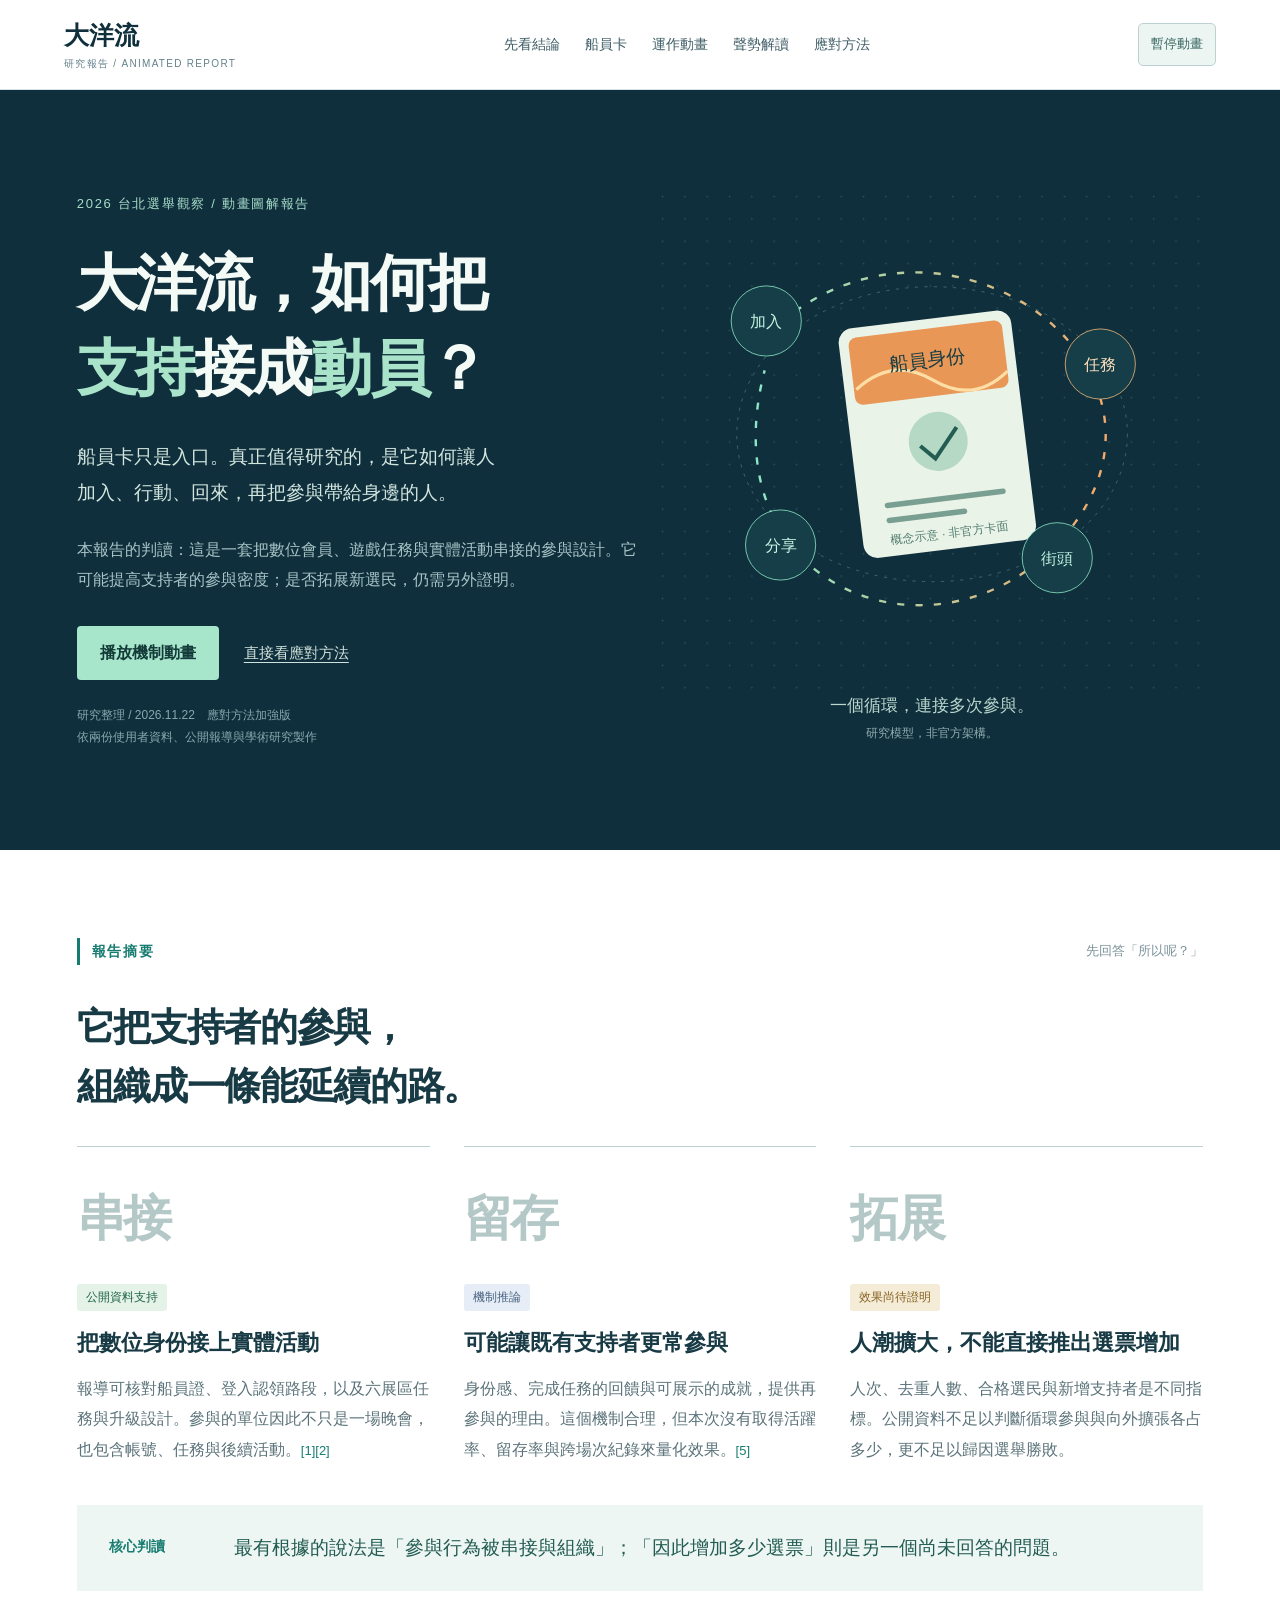
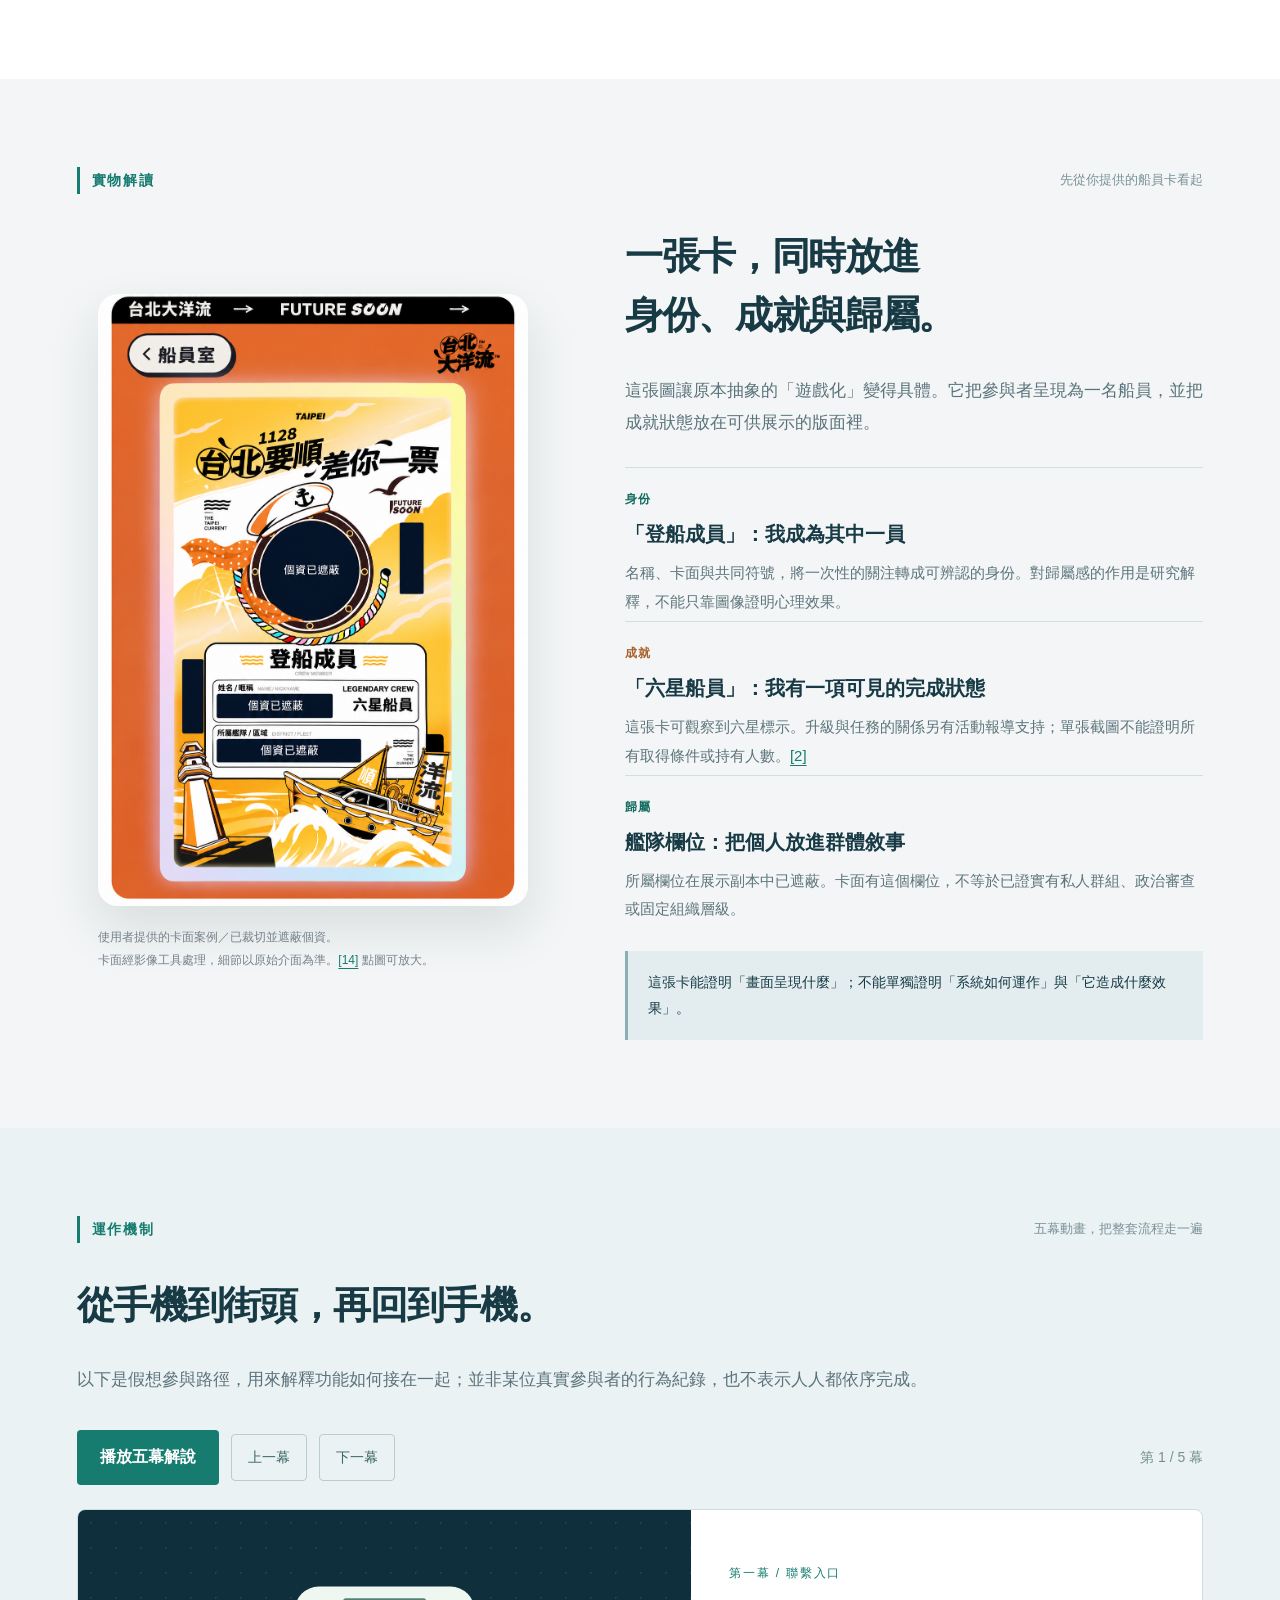
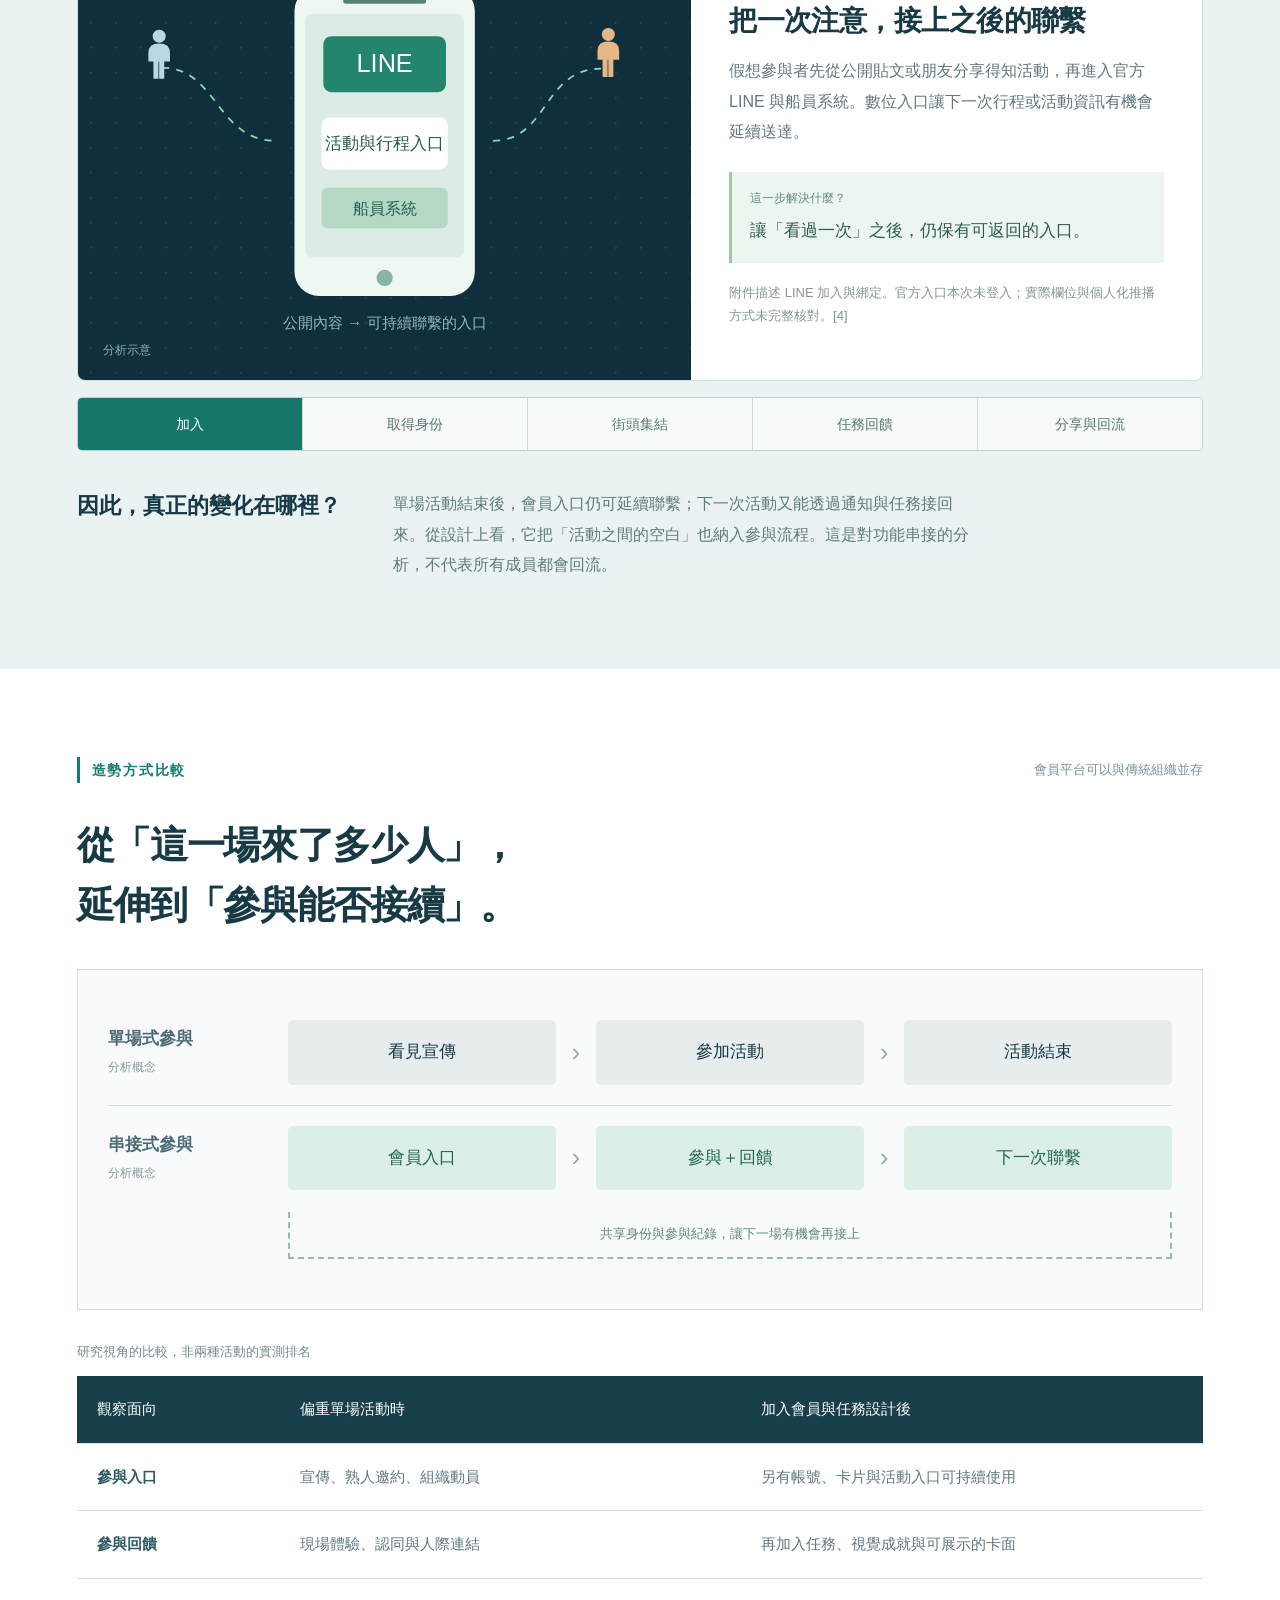
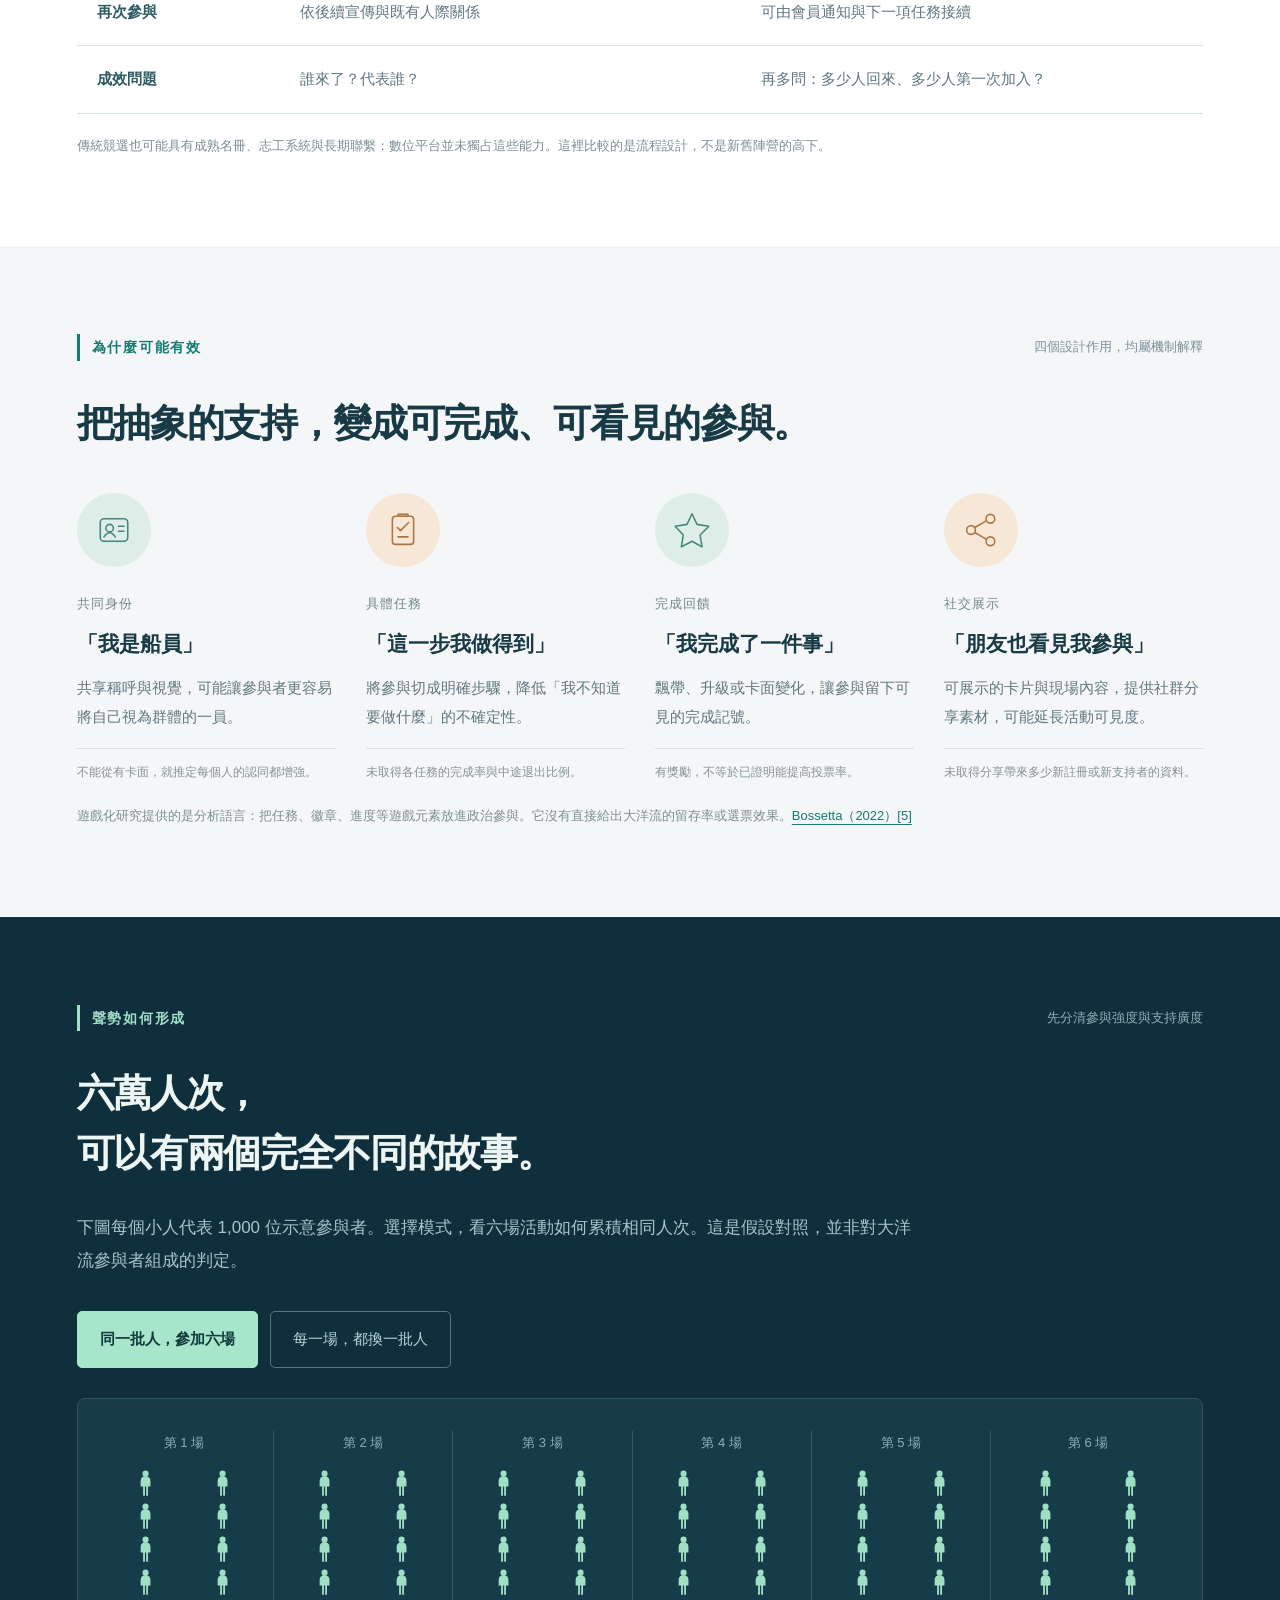
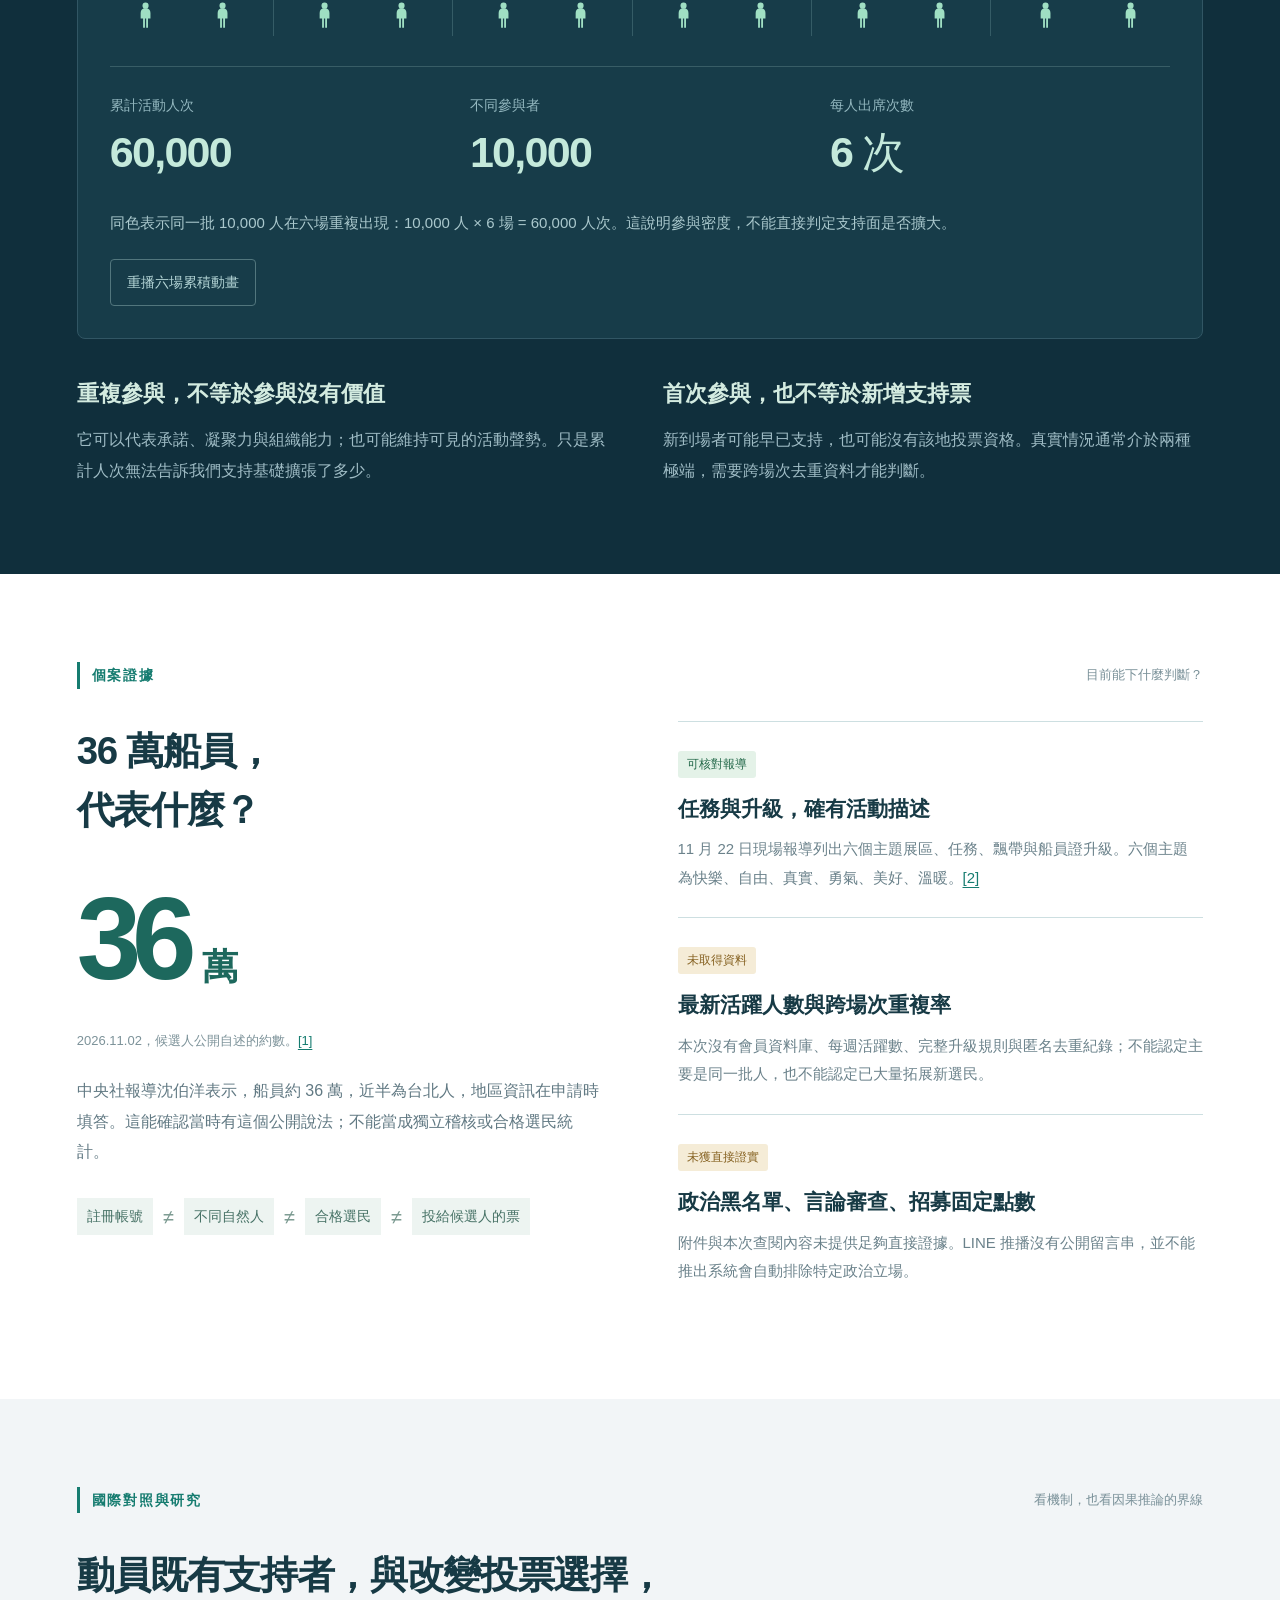
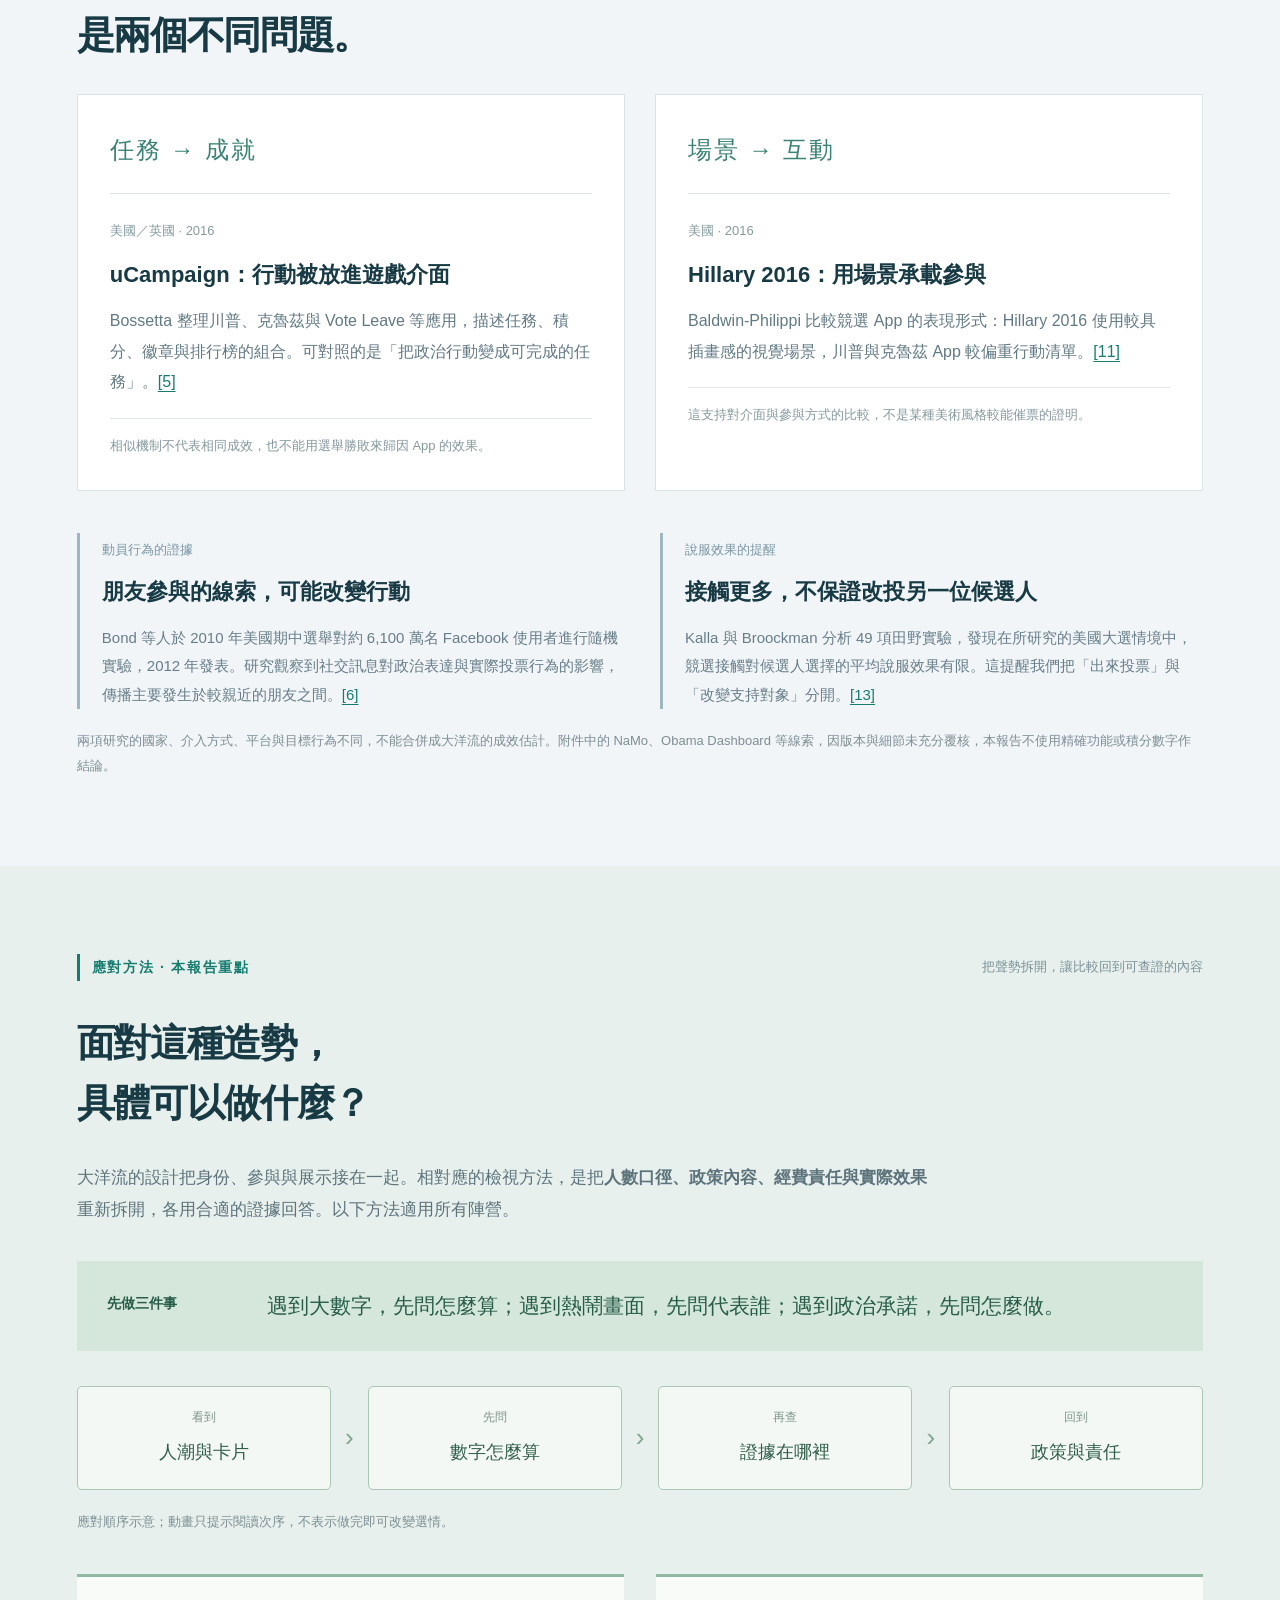
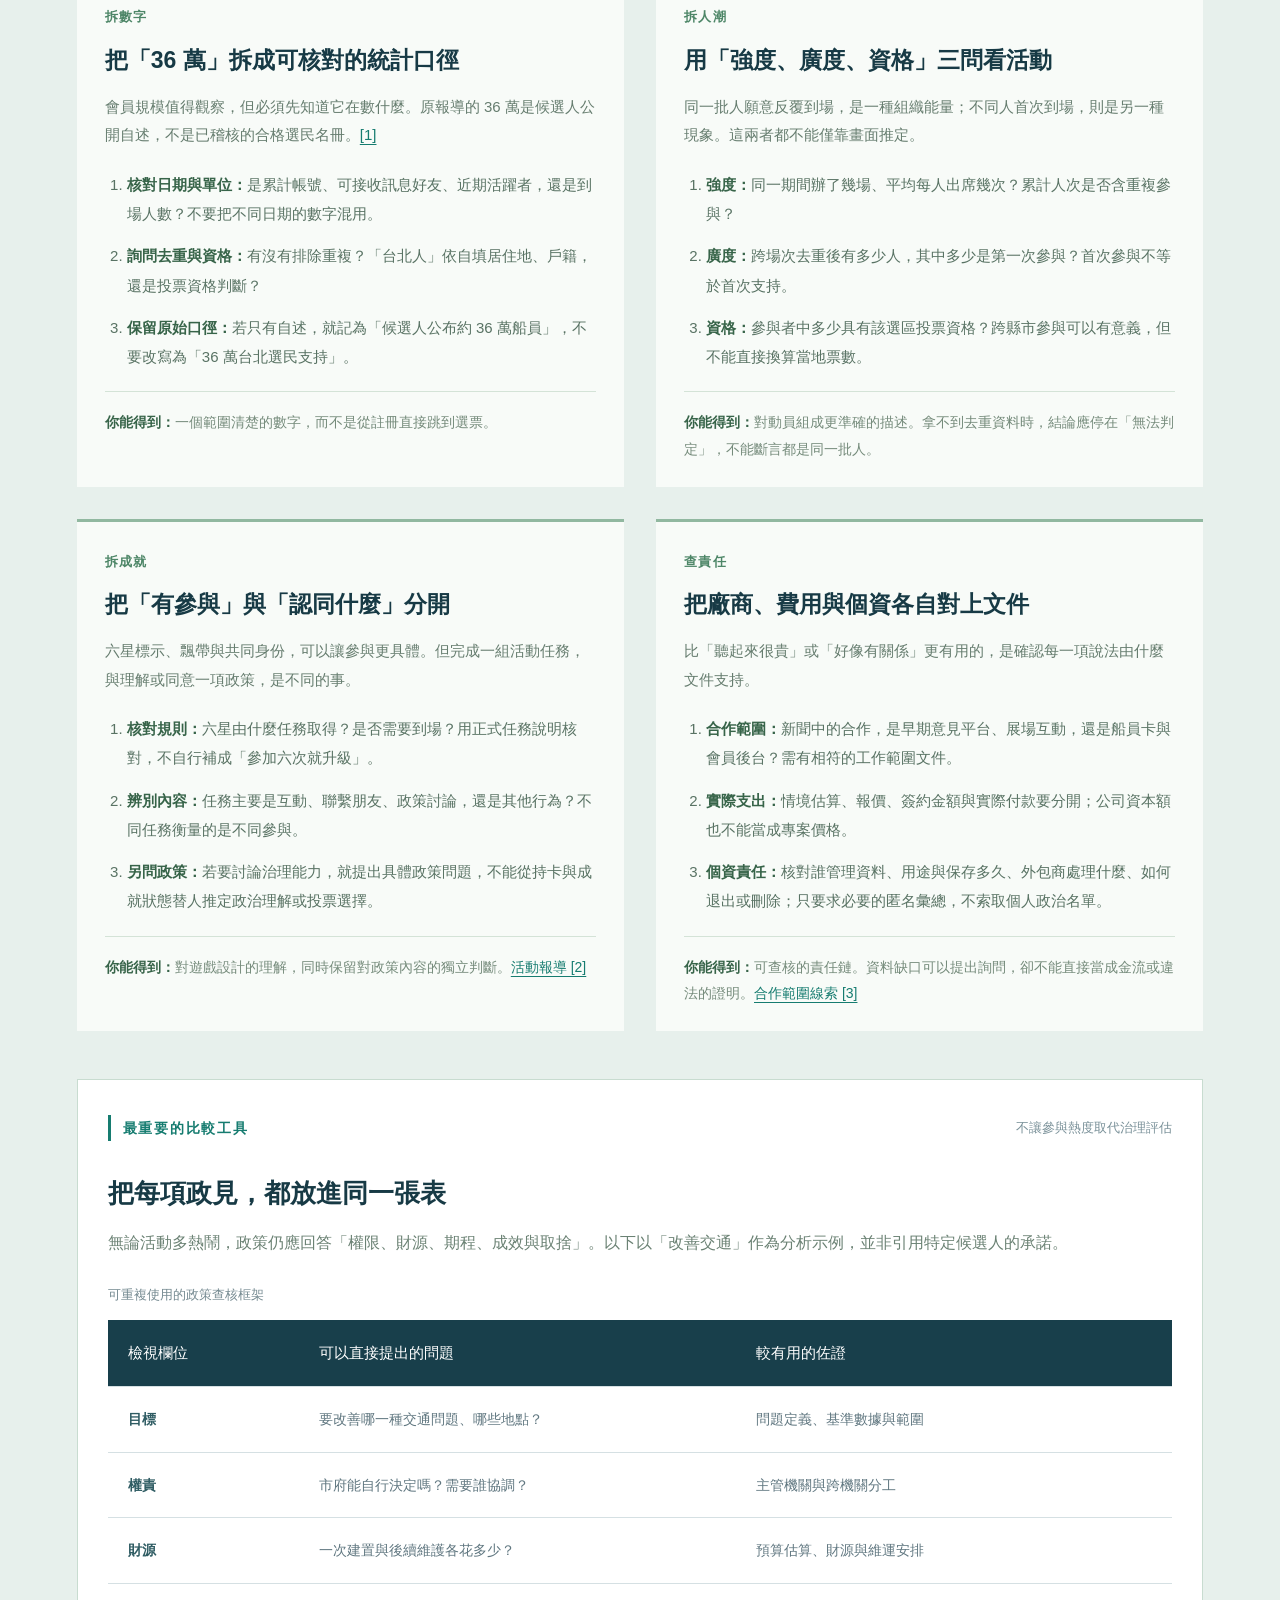
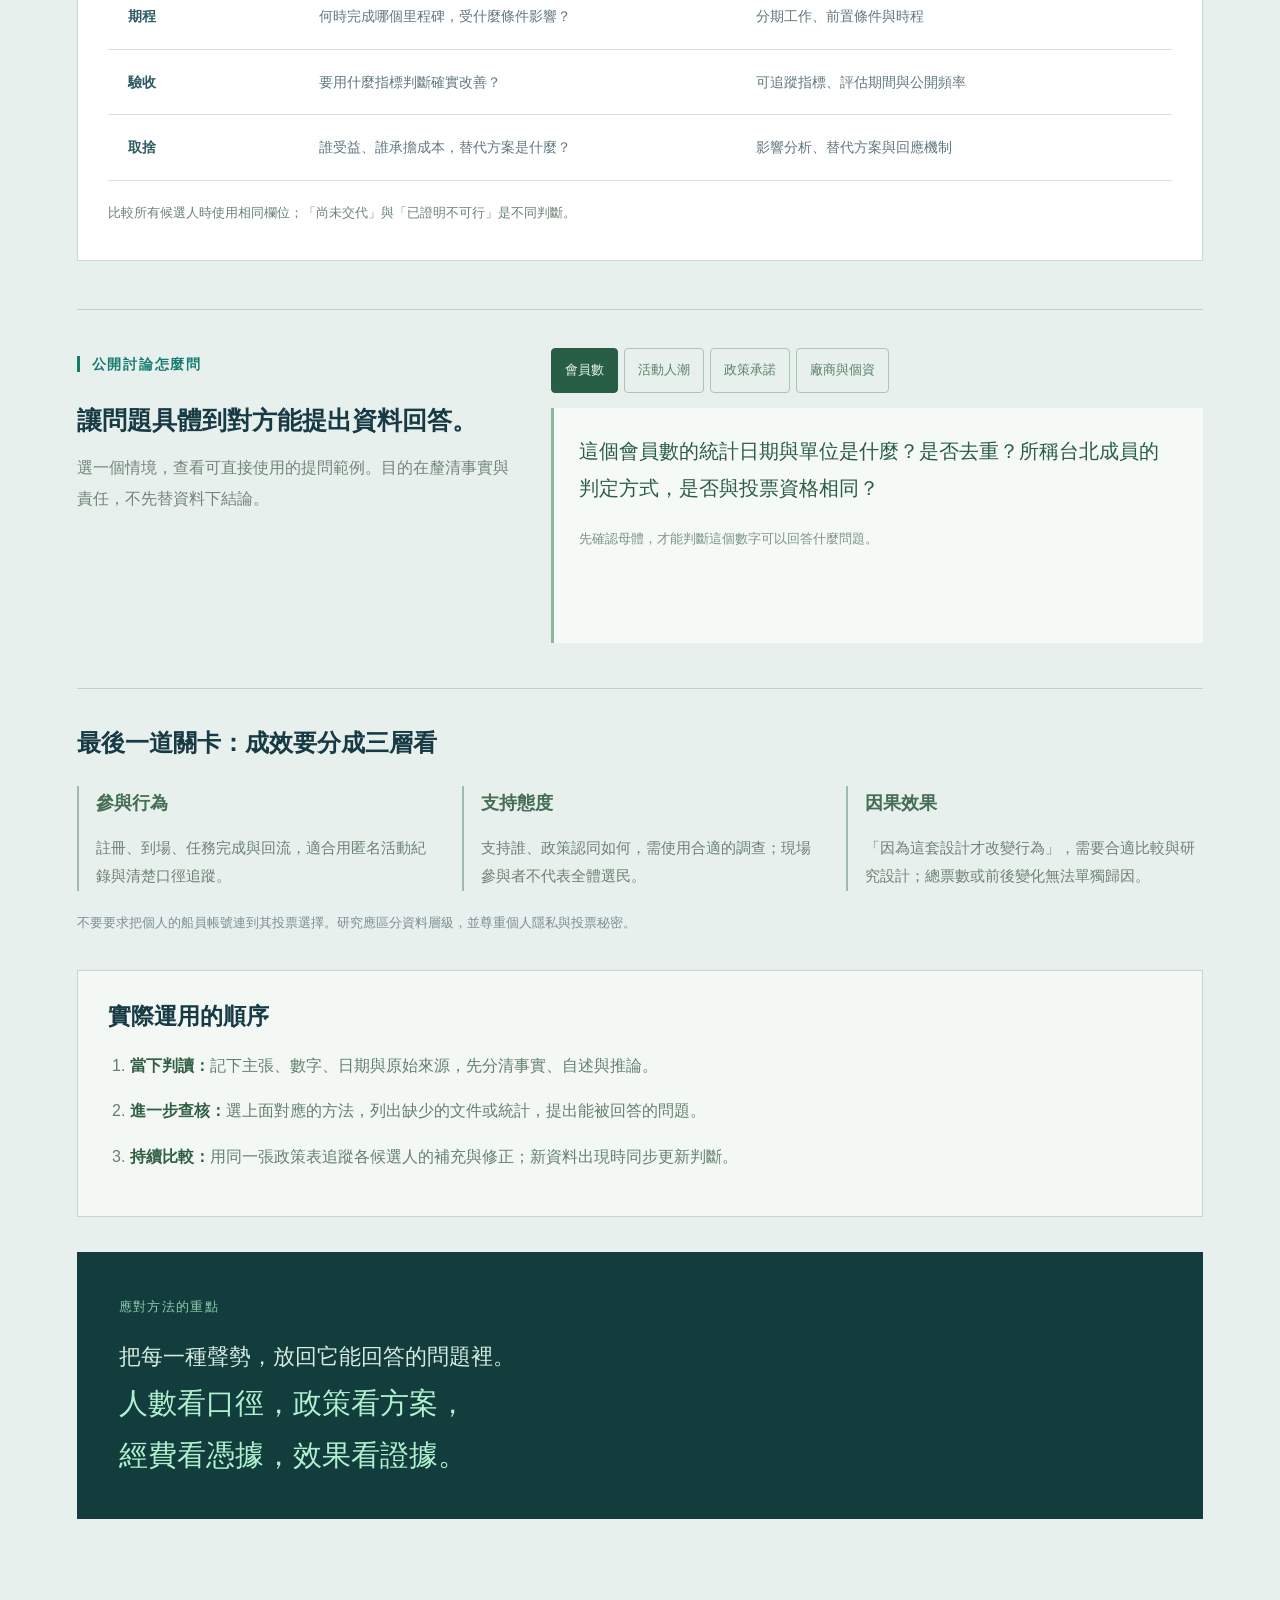
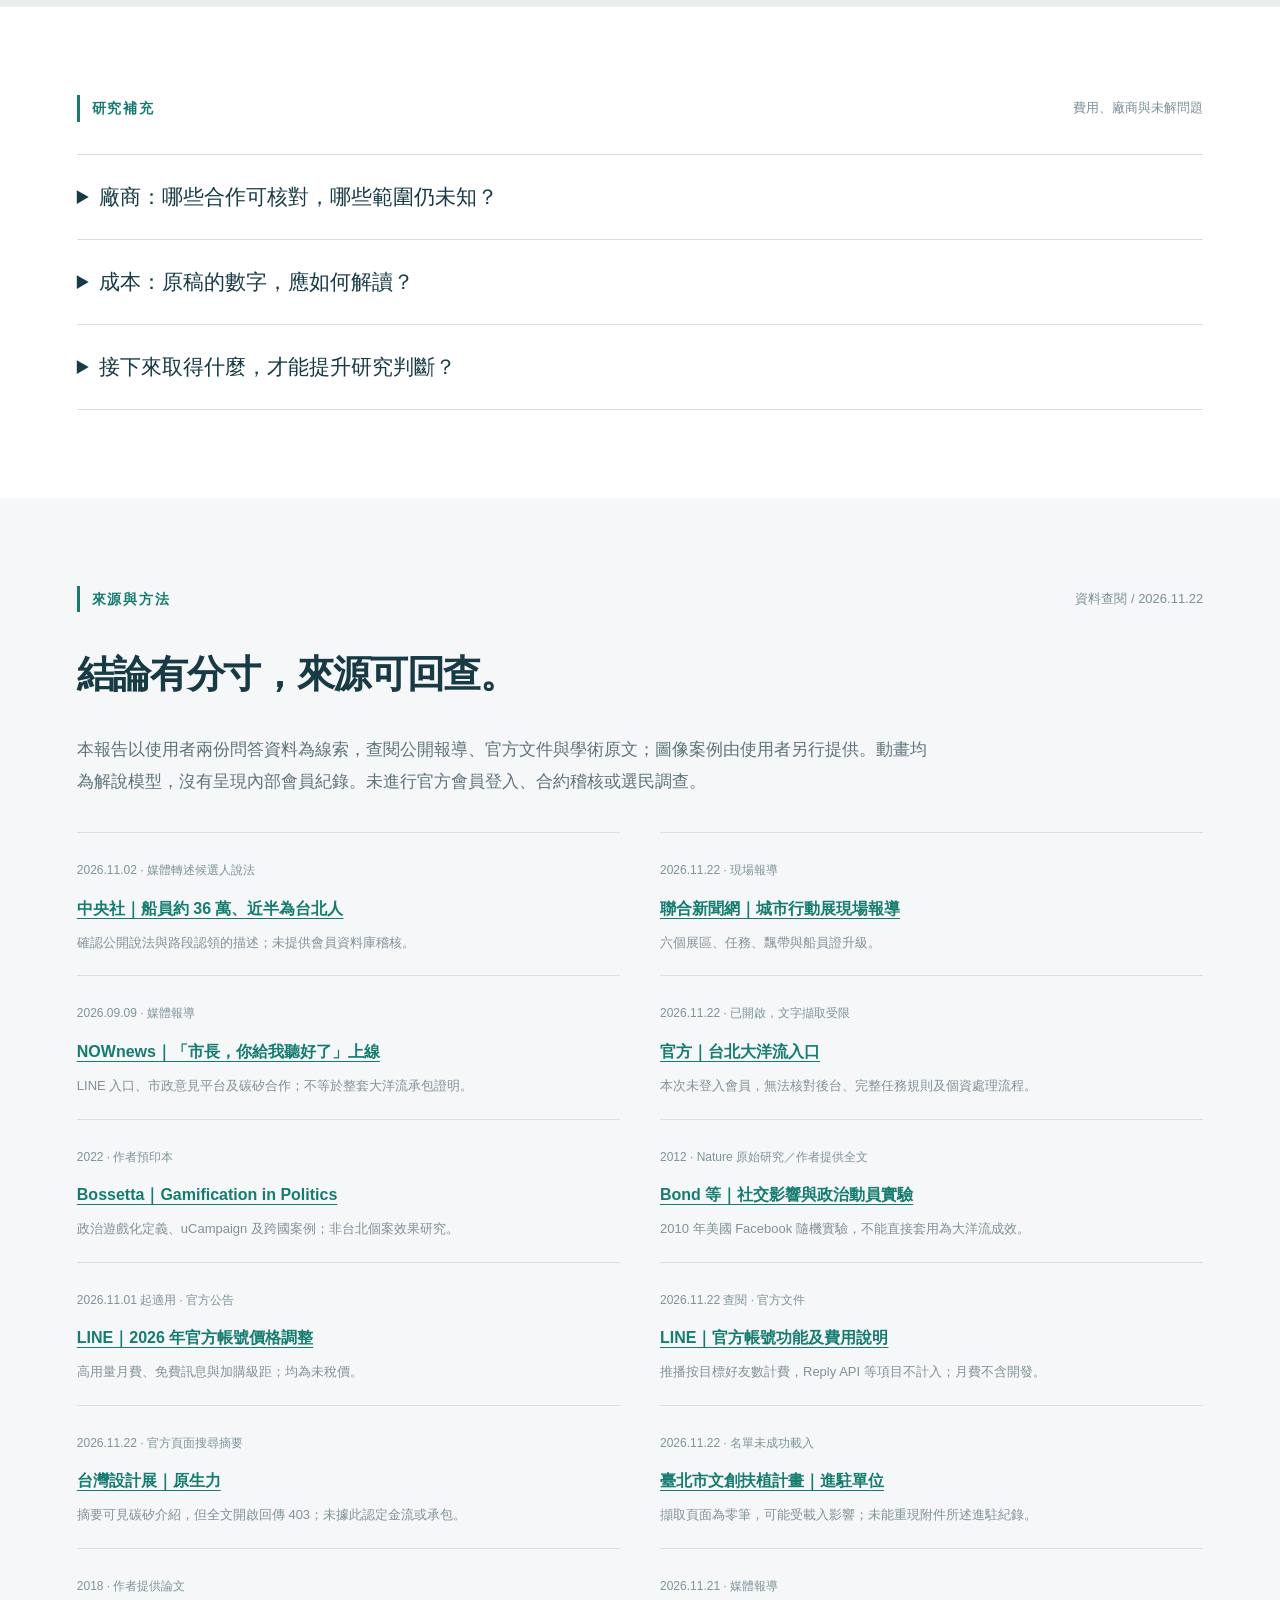
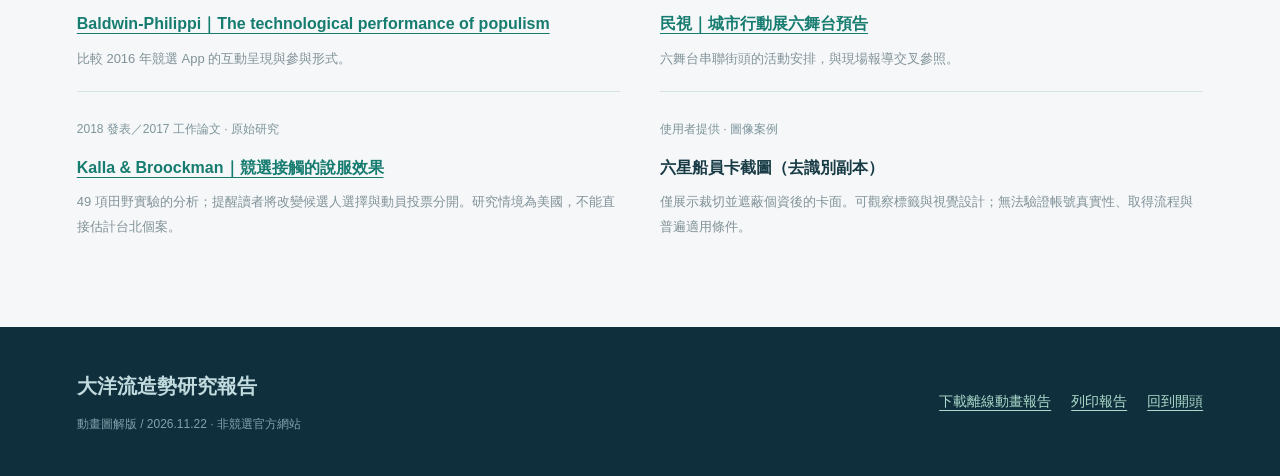
==== index.html @ 0e842930 "feat: publish illustrated ocean-current report with response methods" ====
<!DOCTYPE html><html lang="zh-Hant"><head><meta charset="UTF-8"><meta name="viewport" content="width=device-width,initial-scale=1"><title>大洋流造勢研究報告｜從船員卡到持續動員</title><meta name="description" content="動畫研究報告：從去識別船員卡案例出發，解析身份、任務、街頭與分享如何串接，並區分參與密度、支持廣度與選票效果。"><meta property="og:type" content="website"><meta property="og:title" content="大洋流造勢研究報告｜動畫圖解版"><meta property="og:description" content="動畫拆解大洋流造勢，並提供數字查核、人潮判讀、政策比較、廠商與個資查核的具體應對方法。"><meta property="og:url" content="https://maskywg.github.io/ocean-current-report-20261122/"><meta property="og:image" content="https://maskywg.github.io/ocean-current-report-20261122/assets/share-response-20261122.png"><meta property="og:image:width" content="1200"><meta property="og:image:height" content="630"><meta property="og:image:alt" content="動畫研究報告：從船員卡到身份、任務、街頭與分享循環"><meta name="twitter:card" content="summary_large_image"><meta name="twitter:title" content="大洋流造勢研究報告｜動畫圖解版"><meta name="twitter:description" content="造勢機制與應對方法：查口徑、比政策、核憑據、驗效果。"><meta name="twitter:image" content="https://maskywg.github.io/ocean-current-report-20261122/assets/share-response-20261122.png"><meta name="twitter:image:alt" content="動畫研究報告：船員卡與持續參與循環"><link rel="icon" href="assets/favicon.svg" type="image/svg+xml"><link rel="stylesheet" href="style.css"><script src="app.js" defer></script></head><body><a class="skip" href="#report">跳至報告正文</a><div class="read-progress" aria-hidden="true"><i id="read-progress"></i></div><header><a class="brand" href="#">大洋流<span>研究報告 / ANIMATED REPORT</span></a><nav aria-label="章節導覽"><a href="#verdict">先看結論</a><a href="#card">船員卡</a><a href="#engine">運作動畫</a><a href="#crowd">聲勢解讀</a><a href="#response">應對方法</a></nav><button id="motion-toggle" class="motion-toggle" aria-pressed="false">暫停動畫</button></header><main id="report">
<section class="cover"><div class="cover-copy"><span class="eyebrow">2026 台北選舉觀察 / 動畫圖解報告</span><h1>大洋流，如何把<br><em>支持</em>接成<em>動員</em>？</h1><p class="cover-deck">船員卡只是入口。真正值得研究的，是它如何讓人<br class="desktop">加入、行動、回來，再把參與帶給身邊的人。</p><p class="cover-answer">本報告的判讀：這是一套把數位會員、遊戲任務與實體活動串接的參與設計。它可能提高支持者的參與密度；是否拓展新選民，仍需另外證明。</p><div class="cover-actions"><a class="button" href="#engine" id="start-film">播放機制動畫</a><a class="text-link" href="#response">直接看應對方法</a></div><div class="report-meta">研究整理 / 2026.11.22　應對方法加強版<br>依兩份使用者資料、公開報導與學術研究製作</div></div><div class="cover-visual"><svg viewBox="0 0 680 620" role="img" aria-label="會員身份、任務、街頭與分享構成參與循環的動畫概念圖"><defs><pattern id="dots" width="28" height="28" patternUnits="userSpaceOnUse"><circle cx="2" cy="2" r="1" fill="#285461"/></pattern><linearGradient id="flow-color"><stop stop-color="#8ce7c5"/><stop offset="1" stop-color="#f3aa6b"/></linearGradient></defs><rect width="680" height="620" fill="url(#dots)"/><g class="orbital" fill="none"><ellipse cx="340" cy="300" rx="245" ry="185" stroke="#487477" stroke-dasharray="4 8"/><path class="flow-line" d="M150 160C360-15 665 210 520 410S55 510 130 220" stroke="url(#flow-color)" stroke-width="3"/></g><g transform="translate(237 155) rotate(-7 110 140)" class="hero-card"><rect width="218" height="290" rx="18" fill="#eaf3e8"/><rect x="12" y="12" width="194" height="85" rx="10" fill="#e89756"/><path d="M15 77q50-36 97 0t94 0" fill="none" stroke="#ffdea5" stroke-width="4"/><text x="108" y="59" text-anchor="middle" font-size="24" fill="#173c44">船員身份</text><circle cx="109" cy="154" r="37" fill="#b5d9c5"/><path d="M86 157l17 18 31-36" fill="none" stroke="#235d52" stroke-width="5"/><path d="M36 226h146M36 245h95" stroke="#789f91" stroke-width="7" stroke-linecap="round"/><text x="109" y="275" text-anchor="middle" font-size="15" fill="#527c70">概念示意 · 非官方卡面</text></g><g class="satellite s-a"><circle cx="132" cy="158" r="44" fill="#153e48" stroke="#8ce7c5"/><text x="132" y="166" text-anchor="middle" fill="#c6f5e3" font-size="20">加入</text></g><g class="satellite s-b"><circle cx="551" cy="212" r="44" fill="#153e48" stroke="#f1b679"/><text x="551" y="220" text-anchor="middle" fill="#ffe0bd" font-size="20">任務</text></g><g class="satellite s-c"><circle cx="497" cy="455" r="44" fill="#153e48" stroke="#8ce7c5"/><text x="497" y="463" text-anchor="middle" fill="#c6f5e3" font-size="20">街頭</text></g><g class="satellite s-d"><circle cx="150" cy="439" r="44" fill="#153e48" stroke="#8ce7c5"/><text x="150" y="447" text-anchor="middle" fill="#c6f5e3" font-size="20">分享</text></g></svg><div class="visual-caption">一個循環，連接多次參與。<span>研究模型，非官方架構。</span></div></div></section>
<section id="verdict" class="section verdict"><div class="section-top"><span class="kicker">報告摘要</span><span class="section-note">先回答「所以呢？」</span></div><h2>它把支持者的參與，<br>組織成一條能延續的路。</h2><div class="findings"><article><span class="finding-word">串接</span><span class="badge confirmed">公開資料支持</span><h3>把數位身份接上實體活動</h3><p>報導可核對船員證、登入認領路段，以及六展區任務與升級設計。參與的單位因此不只是一場晚會，也包含帳號、任務與後續活動。<a href="#s1">[1]</a><a href="#s2">[2]</a></p></article><article><span class="finding-word">留存</span><span class="badge analysis">機制推論</span><h3>可能讓既有支持者更常參與</h3><p>身份感、完成任務的回饋與可展示的成就，提供再參與的理由。這個機制合理，但本次沒有取得活躍率、留存率與跨場次紀錄來量化效果。<a href="#s5">[5]</a></p></article><article><span class="finding-word">拓展</span><span class="badge unknown">效果尚待證明</span><h3>人潮擴大，不能直接推出選票增加</h3><p>人次、去重人數、合格選民與新增支持者是不同指標。公開資料不足以判斷循環參與與向外擴張各占多少，更不足以歸因選舉勝敗。</p></article></div><div class="takeaway"><span>核心判讀</span><p>最有根據的說法是「參與行為被串接與組織」；「因此增加多少選票」則是另一個尚未回答的問題。</p></div></section>
<section id="card" class="section card-section"><div class="section-top"><span class="kicker">實物解讀</span><span class="section-note">先從你提供的船員卡看起</span></div><div class="card-layout"><figure class="card-figure"><button class="image-open" id="open-card" aria-label="放大已遮蔽個資的船員卡"><img src="assets/crew-card-redacted.png" alt="使用者提供的六星船員卡去識別副本，個人頭像、姓名、編號、日期及所屬艦隊已遮蔽" width="1051" height="1496"></button><figcaption>使用者提供的卡面案例／已裁切並遮蔽個資。<br>卡面經影像工具處理，細節以原始介面為準。<a href="#s14">[14]</a> 點圖可放大。</figcaption></figure><div class="card-reading"><h2>一張卡，同時放進<br>身份、成就與歸屬。</h2><p>這張圖讓原本抽象的「遊戲化」變得具體。它把參與者呈現為一名船員，並把成就狀態放在可供展示的版面裡。</p><article><span class="card-marker">身份</span><h3>「登船成員」：我成為其中一員</h3><p>名稱、卡面與共同符號，將一次性的關注轉成可辨認的身份。對歸屬感的作用是研究解釋，不能只靠圖像證明心理效果。</p></article><article><span class="card-marker orange">成就</span><h3>「六星船員」：我有一項可見的完成狀態</h3><p>這張卡可觀察到六星標示。升級與任務的關係另有活動報導支持；單張截圖不能證明所有取得條件或持有人數。<a href="#s2">[2]</a></p></article><article><span class="card-marker">歸屬</span><h3>艦隊欄位：把個人放進群體敘事</h3><p>所屬欄位在展示副本中已遮蔽。卡面有這個欄位，不等於已證實有私人群組、政治審查或固定組織層級。</p></article><div class="small-callout">這張卡能證明「畫面呈現什麼」；不能單獨證明「系統如何運作」與「它造成什麼效果」。</div></div></div></section>
<section id="engine" class="section engine-section"><div class="section-top"><span class="kicker">運作機制</span><span class="section-note">五幕動畫，把整套流程走一遍</span></div><h2>從手機到街頭，再回到手機。</h2><p class="section-intro">以下是假想參與路徑，用來解釋功能如何接在一起；並非某位真實參與者的行為紀錄，也不表示人人都依序完成。</p><div class="film-controls"><button class="button" id="film-play" aria-pressed="false">播放五幕解說</button><button id="film-prev" class="sub-button">上一幕</button><button id="film-next" class="sub-button">下一幕</button><span id="film-counter" aria-live="polite">第 1 / 5 幕</span></div><div class="film"><div class="scene-stage" id="scene-stage"><div class="scene-grid" aria-hidden="true"></div><div id="scene-art"></div><div class="scene-label" id="scene-label">分析示意</div></div><div class="scene-text" aria-live="polite"><span class="scene-overline" id="scene-overline"></span><h3 id="scene-title"></h3><p id="scene-description"></p><div class="mechanism-result"><span>這一步解決什麼？</span><strong id="scene-result"></strong></div><p class="scene-boundary" id="scene-boundary"></p></div></div><div class="film-steps" role="group" aria-label="選擇動畫章節"><button data-scene="0" class="active" aria-pressed="true">加入</button><button data-scene="1" aria-pressed="false">取得身份</button><button data-scene="2" aria-pressed="false">街頭集結</button><button data-scene="3" aria-pressed="false">任務回饋</button><button data-scene="4" aria-pressed="false">分享與回流</button></div><div class="analysis-paragraph"><h3>因此，真正的變化在哪裡？</h3><p>單場活動結束後，會員入口仍可延續聯繫；下一次活動又能透過通知與任務接回來。從設計上看，它把「活動之間的空白」也納入參與流程。這是對功能串接的分析，不代表所有成員都會回流。</p></div></section>
<section class="section comparison"><div class="section-top"><span class="kicker">造勢方式比較</span><span class="section-note">會員平台可以與傳統組織並存</span></div><h2>從「這一場來了多少人」，<br>延伸到「參與能否接續」。</h2><div class="comparison-diagram" role="img" aria-label="單場活動的概念路徑為宣傳、到場、散場；串接式路徑在活動間保留會員入口、任務回饋與下次通知"><div class="lane"><span>單場式參與<br><small>分析概念</small></span><div class="lane-nodes"><b>看見宣傳</b><i>›</i><b>參加活動</b><i>›</i><b>活動結束</b></div></div><div class="lane connected"><span>串接式參與<br><small>分析概念</small></span><div class="lane-nodes"><b>會員入口</b><i>›</i><b>參與＋回饋</b><i>›</i><b>下一次聯繫</b></div><div class="return-line">共享身份與參與紀錄，讓下一場有機會再接上</div></div></div><div class="table-wrap"><table><caption>研究視角的比較，非兩種活動的實測排名</caption><thead><tr><th scope="col">觀察面向</th><th scope="col">偏重單場活動時</th><th scope="col">加入會員與任務設計後</th></tr></thead><tbody><tr><th scope="row">參與入口</th><td>宣傳、熟人邀約、組織動員</td><td>另有帳號、卡片與活動入口可持續使用</td></tr><tr><th scope="row">參與回饋</th><td>現場體驗、認同與人際連結</td><td>再加入任務、視覺成就與可展示的卡面</td></tr><tr><th scope="row">再次參與</th><td>依後續宣傳與既有人際關係</td><td>可由會員通知與下一項任務接續</td></tr><tr><th scope="row">成效問題</th><td>誰來了？代表誰？</td><td>再多問：多少人回來、多少人第一次加入？</td></tr></tbody></table></div><p class="caption">傳統競選也可能具有成熟名冊、志工系統與長期聯繫；數位平台並未獨占這些能力。這裡比較的是流程設計，不是新舊陣營的高下。</p></section>
<section class="section psychology"><div class="section-top"><span class="kicker">為什麼可能有效</span><span class="section-note">四個設計作用，均屬機制解釋</span></div><h2>把抽象的支持，變成可完成、可看見的參與。</h2><div class="psych-grid"><article><div class="psych-icon"><svg viewBox="0 0 64 64" aria-hidden="true" fill="none" stroke="currentColor" stroke-width="2.5" stroke-linecap="round" stroke-linejoin="round"><rect x="10" y="14" width="44" height="36" rx="6"/><circle cx="25" cy="29" r="6"/><path d="M16 43q9-13 18 0M39 26h9M39 34h9"/></svg></div><span>共同身份</span><h3>「我是船員」</h3><p>共享稱呼與視覺，可能讓參與者更容易將自己視為群體的一員。</p><small>不能從有卡面，就推定每個人的認同都增強。</small></article><article><div class="psych-icon"><svg viewBox="0 0 64 64" aria-hidden="true" fill="none" stroke="currentColor" stroke-width="2.5" stroke-linecap="round" stroke-linejoin="round"><rect x="15" y="10" width="34" height="45" rx="5"/><path d="M24 10v-3h16v3M23 28l5 5 13-13M24 43h16"/></svg></div><span>具體任務</span><h3>「這一步我做得到」</h3><p>將參與切成明確步驟，降低「我不知道要做什麼」的不確定性。</p><small>未取得各任務的完成率與中途退出比例。</small></article><article><div class="psych-icon"><svg viewBox="0 0 64 64" aria-hidden="true" fill="none" stroke="currentColor" stroke-width="2.5" stroke-linecap="round" stroke-linejoin="round"><path d="M32 6l8 17 19 3-14 14 3 19-16-9-17 9 3-19L5 26l19-3z"/></svg></div><span>完成回饋</span><h3>「我完成了一件事」</h3><p>飄帶、升級或卡面變化，讓參與留下可見的完成記號。</p><small>有獎勵，不等於已證明能提高投票率。</small></article><article><div class="psych-icon"><svg viewBox="0 0 64 64" aria-hidden="true" fill="none" stroke="currentColor" stroke-width="2.5" stroke-linecap="round" stroke-linejoin="round"><circle cx="16" cy="32" r="7"/><circle cx="47" cy="14" r="7"/><circle cx="47" cy="50" r="7"/><path d="M22 28l19-11M22 36l19 11"/></svg></div><span>社交展示</span><h3>「朋友也看見我參與」</h3><p>可展示的卡片與現場內容，提供社群分享素材，可能延長活動可見度。</p><small>未取得分享帶來多少新註冊或新支持者的資料。</small></article></div><p class="caption">遊戲化研究提供的是分析語言：把任務、徽章、進度等遊戲元素放進政治參與。它沒有直接給出大洋流的留存率或選票效果。<a href="#s5">Bossetta（2022）[5]</a></p></section>
<section id="crowd" class="section crowd-section"><div class="section-top"><span class="kicker">聲勢如何形成</span><span class="section-note">先分清參與強度與支持廣度</span></div><h2>六萬人次，<br>可以有兩個完全不同的故事。</h2><p class="section-intro">下圖每個小人代表 1,000 位示意參與者。選擇模式，看六場活動如何累積相同人次。這是假設對照，並非對大洋流參與者組成的判定。</p><div class="mode-switch" role="group" aria-label="人次模型模式"><button data-crowd="repeat" class="active" aria-pressed="true">同一批人，參加六場</button><button data-crowd="expand" aria-pressed="false">每一場，都換一批人</button></div><div class="crowd-simulator"><div class="crowd-chart" id="crowd-chart" aria-label="六場活動參與組成動畫"></div><div class="crowd-totals" aria-live="polite"><div><span>累計活動人次</span><strong>60,000</strong></div><div><span>不同參與者</span><strong id="crowd-unique">10,000</strong></div><div><span>每人出席次數</span><strong id="crowd-visits">6 次</strong></div></div><p id="crowd-caption" class="crowd-caption"></p><button id="crowd-replay" class="sub-button">重播六場累積動畫</button></div><div class="two-conclusions"><article><h3>重複參與，不等於參與沒有價值</h3><p>它可以代表承諾、凝聚力與組織能力；也可能維持可見的活動聲勢。只是累計人次無法告訴我們支持基礎擴張了多少。</p></article><article><h3>首次參與，也不等於新增支持票</h3><p>新到場者可能早已支持，也可能沒有該地投票資格。真實情況通常介於兩種極端，需要跨場次去重資料才能判斷。</p></article></div></section>
<section id="evidence" class="section evidence-section"><div class="section-top"><span class="kicker">個案證據</span><span class="section-note">目前能下什麼判斷？</span></div><div class="evidence-layout"><div><h2>36 萬船員，<br>代表什麼？</h2><div class="member-number">36<small>萬</small></div><p class="number-date">2026.11.02，候選人公開自述的約數。<a href="#s1">[1]</a></p><p>中央社報導沈伯洋表示，船員約 36 萬，近半為台北人，地區資訊在申請時填答。這能確認當時有這個公開說法；不能當成獨立稽核或合格選民統計。</p><div class="stat-bridge"><span>註冊帳號</span><b>≠</b><span>不同自然人</span><b>≠</b><span>合格選民</span><b>≠</b><span>投給候選人的票</span></div></div><div class="evidence-list"><article><span class="badge confirmed">可核對報導</span><h3>任務與升級，確有活動描述</h3><p>11 月 22 日現場報導列出六個主題展區、任務、飄帶與船員證升級。六個主題為快樂、自由、真實、勇氣、美好、溫暖。<a href="#s2">[2]</a></p></article><article><span class="badge unknown">未取得資料</span><h3>最新活躍人數與跨場次重複率</h3><p>本次沒有會員資料庫、每週活躍數、完整升級規則與匿名去重紀錄；不能認定主要是同一批人，也不能認定已大量拓展新選民。</p></article><article><span class="badge unknown">未獲直接證實</span><h3>政治黑名單、言論審查、招募固定點數</h3><p>附件與本次查閱內容未提供足夠直接證據。LINE 推播沒有公開留言串，並不能推出系統會自動排除特定政治立場。</p></article></div></div></section>
<section id="world" class="section world-section"><div class="section-top"><span class="kicker">國際對照與研究</span><span class="section-note">看機制，也看因果推論的界線</span></div><h2>動員既有支持者，與改變投票選擇，<br>是兩個不同問題。</h2><div class="global-cases"><article><div class="case-icon">任務 → 成就</div><span class="case-year">美國／英國 · 2016</span><h3>uCampaign：行動被放進遊戲介面</h3><p>Bossetta 整理川普、克魯茲與 Vote Leave 等應用，描述任務、積分、徽章與排行榜的組合。可對照的是「把政治行動變成可完成的任務」。<a href="#s5">[5]</a></p><p class="case-limit">相似機制不代表相同成效，也不能用選舉勝敗來歸因 App 的效果。</p></article><article><div class="case-icon">場景 → 互動</div><span class="case-year">美國 · 2016</span><h3>Hillary 2016：用場景承載參與</h3><p>Baldwin-Philippi 比較競選 App 的表現形式：Hillary 2016 使用較具插畫感的視覺場景，川普與克魯茲 App 較偏重行動清單。<a href="#s11">[11]</a></p><p class="case-limit">這支持對介面與參與方式的比較，不是某種美術風格較能催票的證明。</p></article></div><div class="study-pair"><article><span class="study-label">動員行為的證據</span><h3>朋友參與的線索，可能改變行動</h3><p>Bond 等人於 2010 年美國期中選舉對約 6,100 萬名 Facebook 使用者進行隨機實驗，2012 年發表。研究觀察到社交訊息對政治表達與實際投票行為的影響，傳播主要發生於較親近的朋友之間。<a href="#s6">[6]</a></p></article><article><span class="study-label">說服效果的提醒</span><h3>接觸更多，不保證改投另一位候選人</h3><p>Kalla 與 Broockman 分析 49 項田野實驗，發現在所研究的美國大選情境中，競選接觸對候選人選擇的平均說服效果有限。這提醒我們把「出來投票」與「改變支持對象」分開。<a href="#s13">[13]</a></p></article></div><p class="caption">兩項研究的國家、介入方式、平台與目標行為不同，不能合併成大洋流的成效估計。附件中的 NaMo、Obama Dashboard 等線索，因版本與細節未充分覆核，本報告不使用精確功能或積分數字作結論。</p></section>
<section id="response" class="section response-section"><div class="section-top"><span class="kicker">應對方法 · 本報告重點</span><span class="section-note">把聲勢拆開，讓比較回到可查證的內容</span></div><h2>面對這種造勢，<br>具體可以做什麼？</h2><p class="section-intro">大洋流的設計把身份、參與與展示接在一起。相對應的檢視方法，是把<strong>人數口徑、政策內容、經費責任與實際效果</strong>重新拆開，各用合適的證據回答。以下方法適用所有陣營。</p><div class="response-priority"><span>先做三件事</span><p>遇到大數字，先問怎麼算；遇到熱鬧畫面，先問代表誰；遇到政治承諾，先問怎麼做。</p></div><div class="response-route" role="img" aria-label="應對順序概念圖：看到聲勢後先釐清統計口徑，再核對證據，接著比較政策與責任。節點依序亮起，並非效果數據。"><div style="--i:0"><small>看到</small><strong>人潮與卡片</strong></div><b aria-hidden="true">›</b><div style="--i:1"><small>先問</small><strong>數字怎麼算</strong></div><b aria-hidden="true">›</b><div style="--i:2"><small>再查</small><strong>證據在哪裡</strong></div><b aria-hidden="true">›</b><div style="--i:3"><small>回到</small><strong>政策與責任</strong></div></div><p class="caption">應對順序示意；動畫只提示閱讀次序，不表示做完即可改變選情。</p>
<div class="response-methods"><article class="response-method"><div class="method-heading"><span>拆數字</span><h3>把「36 萬」拆成可核對的統計口徑</h3></div><p>會員規模值得觀察，但必須先知道它在數什麼。原報導的 36 萬是候選人公開自述，不是已稽核的合格選民名冊。<a href="#s1">[1]</a></p><ol><li><strong>核對日期與單位：</strong>是累計帳號、可接收訊息好友、近期活躍者，還是到場人數？不要把不同日期的數字混用。</li><li><strong>詢問去重與資格：</strong>有沒有排除重複？「台北人」依自填居住地、戶籍，還是投票資格判斷？</li><li><strong>保留原始口徑：</strong>若只有自述，就記為「候選人公布約 36 萬船員」，不要改寫為「36 萬台北選民支持」。</li></ol><div class="method-output"><strong>你能得到：</strong>一個範圍清楚的數字，而不是從註冊直接跳到選票。</div></article>
<article class="response-method"><div class="method-heading"><span>拆人潮</span><h3>用「強度、廣度、資格」三問看活動</h3></div><p>同一批人願意反覆到場，是一種組織能量；不同人首次到場，則是另一種現象。這兩者都不能僅靠畫面推定。</p><ol><li><strong>強度：</strong>同一期間辦了幾場、平均每人出席幾次？累計人次是否含重複參與？</li><li><strong>廣度：</strong>跨場次去重後有多少人，其中多少是第一次參與？首次參與不等於首次支持。</li><li><strong>資格：</strong>參與者中多少具有該選區投票資格？跨縣市參與可以有意義，但不能直接換算當地票數。</li></ol><div class="method-output"><strong>你能得到：</strong>對動員組成更準確的描述。拿不到去重資料時，結論應停在「無法判定」，不能斷言都是同一批人。</div></article>
<article class="response-method"><div class="method-heading"><span>拆成就</span><h3>把「有參與」與「認同什麼」分開</h3></div><p>六星標示、飄帶與共同身份，可以讓參與更具體。但完成一組活動任務，與理解或同意一項政策，是不同的事。</p><ol><li><strong>核對規則：</strong>六星由什麼任務取得？是否需要到場？用正式任務說明核對，不自行補成「參加六次就升級」。</li><li><strong>辨別內容：</strong>任務主要是互動、聯繫朋友、政策討論，還是其他行為？不同任務衡量的是不同參與。</li><li><strong>另問政策：</strong>若要討論治理能力，就提出具體政策問題，不能從持卡與成就狀態替人推定政治理解或投票選擇。</li></ol><div class="method-output"><strong>你能得到：</strong>對遊戲設計的理解，同時保留對政策內容的獨立判斷。<a href="#s2">活動報導 [2]</a></div></article>
<article class="response-method"><div class="method-heading"><span>查責任</span><h3>把廠商、費用與個資各自對上文件</h3></div><p>比「聽起來很貴」或「好像有關係」更有用的，是確認每一項說法由什麼文件支持。</p><ol><li><strong>合作範圍：</strong>新聞中的合作，是早期意見平台、展場互動，還是船員卡與會員後台？需有相符的工作範圍文件。</li><li><strong>實際支出：</strong>情境估算、報價、簽約金額與實際付款要分開；公司資本額也不能當成專案價格。</li><li><strong>個資責任：</strong>核對誰管理資料、用途與保存多久、外包商處理什麼、如何退出或刪除；只要求必要的匿名彙總，不索取個人政治名單。</li></ol><div class="method-output"><strong>你能得到：</strong>可查核的責任鏈。資料缺口可以提出詢問，卻不能直接當成金流或違法的證明。<a href="#s3">合作範圍線索 [3]</a></div></article></div>
<div class="policy-workbench"><div class="section-top"><span class="kicker">最重要的比較工具</span><span class="section-note">不讓參與熱度取代治理評估</span></div><h3>把每項政見，都放進同一張表</h3><p>無論活動多熱鬧，政策仍應回答「權限、財源、期程、成效與取捨」。以下以「改善交通」作為分析示例，並非引用特定候選人的承諾。</p><div class="table-wrap"><table><caption>可重複使用的政策查核框架</caption><thead><tr><th scope="col">檢視欄位</th><th scope="col">可以直接提出的問題</th><th scope="col">較有用的佐證</th></tr></thead><tbody><tr><th scope="row">目標</th><td>要改善哪一種交通問題、哪些地點？</td><td>問題定義、基準數據與範圍</td></tr><tr><th scope="row">權責</th><td>市府能自行決定嗎？需要誰協調？</td><td>主管機關與跨機關分工</td></tr><tr><th scope="row">財源</th><td>一次建置與後續維護各花多少？</td><td>預算估算、財源與維運安排</td></tr><tr><th scope="row">期程</th><td>何時完成哪個里程碑，受什麼條件影響？</td><td>分期工作、前置條件與時程</td></tr><tr><th scope="row">驗收</th><td>要用什麼指標判斷確實改善？</td><td>可追蹤指標、評估期間與公開頻率</td></tr><tr><th scope="row">取捨</th><td>誰受益、誰承擔成本，替代方案是什麼？</td><td>影響分析、替代方案與回應機制</td></tr></tbody></table></div><p class="caption">比較所有候選人時使用相同欄位；「尚未交代」與「已證明不可行」是不同判斷。</p></div>
<div class="response-example"><div><span class="kicker">公開討論怎麼問</span><h3>讓問題具體到對方能提出資料回答。</h3><p>選一個情境，查看可直接使用的提問範例。目的在釐清事實與責任，不先替資料下結論。</p></div><div class="response-example-body"><div class="question-tabs" role="group" aria-label="選擇應對提問情境"><button data-question="0" class="active" aria-pressed="true">會員數</button><button data-question="1" aria-pressed="false">活動人潮</button><button data-question="2" aria-pressed="false">政策承諾</button><button data-question="3" aria-pressed="false">廠商與個資</button></div><div class="question-content" aria-live="polite"><blockquote id="response-question">這個會員數的統計日期與單位是什麼？是否去重？所稱台北成員的判定方式，是否與投票資格相同？</blockquote><p id="response-reason">先確認母體，才能判斷這個數字可以回答什麼問題。</p></div></div></div>
<div class="effect-check"><h3>最後一道關卡：成效要分成三層看</h3><div class="effect-levels"><article><span>參與行為</span><p>註冊、到場、任務完成與回流，適合用匿名活動紀錄與清楚口徑追蹤。</p></article><article><span>支持態度</span><p>支持誰、政策認同如何，需使用合適的調查；現場參與者不代表全體選民。</p></article><article><span>因果效果</span><p>「因為這套設計才改變行為」，需要合適比較與研究設計；總票數或前後變化無法單獨歸因。</p></article></div><p class="caption">不要要求把個人的船員帳號連到其投票選擇。研究應區分資料層級，並尊重個人隱私與投票秘密。</p></div>
<div class="response-action-strip"><h3>實際運用的順序</h3><ol><li><strong>當下判讀：</strong>記下主張、數字、日期與原始來源，先分清事實、自述與推論。</li><li><strong>進一步查核：</strong>選上面對應的方法，列出缺少的文件或統計，提出能被回答的問題。</li><li><strong>持續比較：</strong>用同一張政策表追蹤各候選人的補充與修正；新資料出現時同步更新判斷。</li></ol></div><div class="closing-thesis"><span>應對方法的重點</span><p>把每一種聲勢，放回它能回答的問題裡。<br><em>人數看口徑，政策看方案，<br>經費看憑據，效果看證據。</em></p></div></section>
<section class="section appendix"><div class="section-top"><span class="kicker">研究補充</span><span class="section-note">費用、廠商與未解問題</span></div><details><summary>廠商：哪些合作可核對，哪些範圍仍未知？</summary><div class="details-body"><p>9 月 9 日報導提及碳矽與「市長，你給我聽好了」互動平台合作。這不等於整套船員卡、GPS、任務或會員後台都由該公司承包；本次未取得整案合約與維護權責文件。<a href="#s3">[3]</a></p><p>設計展頁面摘要可見碳矽介紹，但本次全文存取受限；文創進駐名單未成功載入。展覽或扶植計畫線索，不能直接當成得標、現金補助或競選資金流向的證明。<a href="#s9">[9]</a><a href="#s10">[10]</a></p></div></details><details><summary>成本：原稿的數字，應如何解讀？</summary><div class="details-body"><p>附件的純開發 300–800 萬元、整體 2,000–5,200 萬元，都是既有對話的情境估算。本次未取得報價、合約或支出紀錄，不將這些金額認定為候選人或廠商實際收付。</p><div class="mini-calc"><h3>LINE 每月訊息費：公開牌價試算</h3><p>高用量月費 1,400 元，含 6,000 則；加購前 50,000 則每則 0.2 元，之後 0.15 元，均為未稅價。<a href="#s7">[7]</a></p><div class="calc-fields"><label>每次計費接收人數<input id="friends" type="number" min="0" max="10000000" step="1" value="360000"></label><label>每月發送次數<input id="sends" type="number" min="0" max="1000" step="1" value="12"></label></div><output id="cost-total"></output><p id="cost-detail" class="caption"></p><p class="caption">36 萬為假設的接收人數，非已知好友數；不含稅、折抵、素材與系統費。Reply API 等另有不計費規則。<a href="#s8">[8]</a></p></div></div></details><details><summary>接下來取得什麼，才能提升研究判斷？</summary><div class="details-body"><p>需要完整任務規則、匿名去重參與統計、首次參與率、留存率、會員退出與資料保存辦法，以及合約或支出文件。涉及個人的資料應採最小化處理，不公開個人政治傾向名單。</p><p>若要估計因果效果，還需預先定義行為指標、合適比較組與倫理規範。僅做活動前後比較，容易混入新聞、選期與活動規模的變化。</p></div></details></section>
<section id="sources" class="section sources"><div class="section-top"><span class="kicker">來源與方法</span><span class="section-note">資料查閱 / 2026.11.22</span></div><h2>結論有分寸，來源可回查。</h2><p class="section-intro">本報告以使用者兩份問答資料為線索，查閱公開報導、官方文件與學術原文；圖像案例由使用者另行提供。動畫均為解說模型，沒有呈現內部會員紀錄。未進行官方會員登入、合約稽核或選民調查。</p><div class="source-grid"><article id="s1" class="source"><span>2026.11.02 · 媒體轉述候選人說法</span><h3><a href="https://www.cna.com.tw/news/aipl/202611020290.aspx" target="_blank" rel="noopener noreferrer">中央社｜船員約 36 萬、近半為台北人</a></h3><p>確認公開說法與路段認領的描述；未提供會員資料庫稽核。</p></article><article id="s2" class="source"><span>2026.11.22 · 現場報導</span><h3><a href="https://udn.com/news/story/124652/9894725" target="_blank" rel="noopener noreferrer">聯合新聞網｜城市行動展現場報導</a></h3><p>六個展區、任務、飄帶與船員證升級。</p></article><article id="s3" class="source"><span>2026.09.09 · 媒體報導</span><h3><a href="https://www.nownews.com/news/6873466" target="_blank" rel="noopener noreferrer">NOWnews｜「市長，你給我聽好了」上線</a></h3><p>LINE 入口、市政意見平台及碳矽合作；不等於整套大洋流承包證明。</p></article><article id="s4" class="source"><span>2026.11.22 · 已開啟，文字擷取受限</span><h3><a href="https://current.puma.taipei/" target="_blank" rel="noopener noreferrer">官方｜台北大洋流入口</a></h3><p>本次未登入會員，無法核對後台、完整任務規則及個資處理流程。</p></article><article id="s5" class="source"><span>2022 · 作者預印本</span><h3><a href="https://michaelbossetta.com/wp-content/uploads/2022/11/Gamification_in_Politics_Bossetta_Pre_Print_Final.pdf" target="_blank" rel="noopener noreferrer">Bossetta｜Gamification in Politics</a></h3><p>政治遊戲化定義、uCampaign 及跨國案例；非台北個案效果研究。</p></article><article id="s6" class="source"><span>2012 · Nature 原始研究／作者提供全文</span><h3><a href="https://jsettle.people.wm.edu/documents/61million_turnout_nature.pdf" target="_blank" rel="noopener noreferrer">Bond 等｜社交影響與政治動員實驗</a></h3><p>2010 年美國 Facebook 隨機實驗，不能直接套用為大洋流成效。</p></article><article id="s7" class="source"><span>2026.11.01 起適用 · 官方公告</span><h3><a href="https://tw.linebiz.com/column/LINEOA-2026-Price-Plan/" target="_blank" rel="noopener noreferrer">LINE｜2026 年官方帳號價格調整</a></h3><p>高用量月費、免費訊息與加購級距；均為未稅價。</p></article><article id="s8" class="source"><span>2026.11.22 查閱 · 官方文件</span><h3><a href="https://tw.linebiz.com/service/account-solutions/line-official-account/" target="_blank" rel="noopener noreferrer">LINE｜官方帳號功能及費用說明</a></h3><p>推播按目標好友數計費，Reply API 等項目不計入；月費不含開發。</p></article><article id="s9" class="source"><span>2026.11.22 · 官方頁面搜尋摘要</span><h3><a href="https://designexpo.org.tw/designexpo/zh-TW/exhibition/22" target="_blank" rel="noopener noreferrer">台灣設計展｜原生力</a></h3><p>摘要可見碳矽介紹，但全文開啟回傳 403；未據此認定金流或承包。</p></article><article id="s10" class="source"><span>2026.11.22 · 名單未成功載入</span><h3><a href="https://www.taipeicdd.taipei/resident_list.aspx?pid=44" target="_blank" rel="noopener noreferrer">臺北市文創扶植計畫｜進駐單位</a></h3><p>擷取頁面為零筆，可能受載入影響；未能重現附件所述進駐紀錄。</p></article><article id="s11" class="source"><span>2018 · 作者提供論文</span><h3><a href="https://jessebp.com/wp-content/uploads/2018/09/a-2018_nms_digperformancepopulism.pdf" target="_blank" rel="noopener noreferrer">Baldwin-Philippi｜The technological performance of populism</a></h3><p>比較 2016 年競選 App 的互動呈現與參與形式。</p></article><article id="s12" class="source"><span>2026.11.21 · 媒體報導</span><h3><a href="https://www.ftvnews.com.tw/news/detail/2026B21P10M1" target="_blank" rel="noopener noreferrer">民視｜城市行動展六舞台預告</a></h3><p>六舞台串聯街頭的活動安排，與現場報導交叉參照。</p></article><article id="s13" class="source"><span>2018 發表／2017 工作論文 · 原始研究</span><h3><a href="https://escholarship.org/content/qt103775sx/qt103775sx.pdf" target="_blank" rel="noopener noreferrer">Kalla & Broockman｜競選接觸的說服效果</a></h3><p>49 項田野實驗的分析；提醒讀者將改變候選人選擇與動員投票分開。研究情境為美國，不能直接估計台北個案。</p></article><article id="s14" class="source"><span>使用者提供 · 圖像案例</span><h3>六星船員卡截圖（去識別副本）</h3><p>僅展示裁切並遮蔽個資後的卡面。可觀察標籤與視覺設計；無法驗證帳號真實性、取得流程與普遍適用條件。</p></article></div></section><footer><div><strong>大洋流造勢研究報告</strong><p>動畫圖解版 / 2026.11.22 · 非競選官方網站</p></div><div class="footer-actions"><a href="assets/ocean-current-report-standalone.html" download>下載離線動畫報告</a><button id="print-report">列印報告</button><a href="#">回到開頭</a></div></footer></main><dialog id="card-dialog"><button id="close-card">關閉大圖</button><img src="assets/crew-card-redacted.png" alt="已遮蔽個資的六星船員卡放大圖"></dialog></body></html>
---- style.css ----
:root{--navy:#102f3c;--ink:#173a45;--muted:#5d737c;--teal:#167c70;--mint:#a7e6cb;--orange:#d48546;--line:#d6e1e5;--pale:#f1f5f7}*{box-sizing:border-box}html{scroll-padding-top:110px}body{margin:0;background:#fff;color:var(--ink);font-family:-apple-system,BlinkMacSystemFont,'PingFang TC','Noto Sans TC','Microsoft JhengHei',sans-serif;font-size:17px;line-height:1.9}h1,h2,h3,p,figure{margin:0}p+p{margin-top:15px}a{color:var(--teal);text-underline-offset:4px}a:hover{color:#b66a36}button,input{font:inherit}button{cursor:pointer}a,button,input,summary{-webkit-tap-highlight-color:transparent}a:focus-visible,button:focus-visible,input:focus-visible,summary:focus-visible{outline:3px solid #e9a04f;outline-offset:5px}header{height:90px;position:sticky;top:0;z-index:30;display:flex;align-items:center;justify-content:space-between;padding:0 5%;background:#fff;border-bottom:1px solid var(--line);gap:25px}.read-progress{position:fixed;z-index:40;top:0;left:0;width:100%;height:3px;pointer-events:none}.read-progress i{display:block;background:var(--teal);height:100%;width:0}.brand{font-size:25px;line-height:1.3;color:var(--navy);text-decoration:none;font-weight:700;white-space:nowrap}.brand span{font-size:10px;letter-spacing:.13em;display:block;margin-top:5px;font-weight:500;color:#64818b}nav{display:flex;gap:25px}nav a{text-decoration:none;font-size:14px;color:#3d5c65;white-space:nowrap}.motion-toggle{border:1px solid #bed1d2;background:#edf5f2;color:#35645e;font-size:13px;border-radius:5px;padding:8px 12px;white-space:nowrap}.cover{display:grid;grid-template-columns:1.05fr 1fr;background:var(--navy);color:#f4faf6;padding:65px max(6%,calc((100vw - 1240px)/2));min-height:760px;gap:15px;align-items:center}.eyebrow{font-size:13px;letter-spacing:.13em;color:#a7ddc9;display:block;margin-bottom:25px}h1{font-size:clamp(39px,4.8vw,67px);line-height:1.38;letter-spacing:-.04em;font-weight:650;margin-bottom:28px}em{font-style:normal}h1 em{color:#a9e4ca}.cover-deck{font-size:19px;color:#d2e6df;line-height:1.9}.cover-answer{font-size:16px;color:#a7c4c6;max-width:560px;margin-top:24px}.cover-actions{display:flex;align-items:center;gap:25px;margin-top:30px}.button{background:var(--teal);color:white;border:0;border-radius:4px;padding:12px 23px;font-size:16px;font-weight:600;text-decoration:none;display:inline-block}.button:hover{background:#105a51;color:white}.cover .button{background:var(--mint);color:#143b39}.cover .text-link{color:#d0e2dc;font-size:15px}.report-meta{font-size:12px;color:#85a9ae;margin-top:25px;line-height:1.8}.cover-visual{min-width:0}.cover-visual svg{width:100%;display:block}.visual-caption{font-size:17px;color:#bad8cf;text-align:center}.visual-caption span{font-size:12px;display:block;color:#8dadaf}.section{padding:88px max(6%,calc((100vw - 1200px)/2))}.section-top{display:flex;align-items:center;gap:20px;justify-content:space-between;margin-bottom:32px}.kicker{font-size:14px;letter-spacing:.12em;font-weight:650;color:var(--teal);border-left:3px solid var(--teal);padding-left:12px}.section-note{font-size:13px;color:#7a9199}h2{font-size:clamp(29px,3vw,43px);line-height:1.55;letter-spacing:-.035em;font-weight:650;margin-bottom:30px}h3{font-size:22px;line-height:1.55;font-weight:650;margin-bottom:14px}.section-intro{max-width:850px;font-size:17px;color:var(--muted);margin-bottom:34px}.findings{display:grid;grid-template-columns:repeat(3,1fr);gap:34px}.findings article{border-top:1px solid #bcd1d2;padding-top:25px}.finding-word{display:block;font-size:49px;letter-spacing:-.05em;color:#b4c9c7;font-weight:650;margin-bottom:15px}.badge{font-size:12px;line-height:1.6;border-radius:3px;padding:4px 9px;display:inline-block;margin-bottom:15px}.confirmed{background:#e4f2e8;color:#206647}.analysis{background:#e6edf6;color:#486382}.unknown{background:#f5ecd7;color:#866222}.findings p{font-size:16px;color:#5b737a}.findings a{font-size:13px;text-decoration:none}.takeaway{margin-top:40px;background:#edf6f3;padding:25px 32px;display:grid;grid-template-columns:100px 1fr;gap:25px;align-items:start}.takeaway>span{font-size:14px;font-weight:600;color:var(--teal);padding-top:3px}.takeaway p{font-size:19px;color:#235c52;font-weight:500}.card-section{background:#f3f5f6}.card-layout{display:grid;grid-template-columns:.9fr 1.1fr;gap:75px;align-items:center}.card-figure{max-width:430px;margin:auto}.image-open{border:0;padding:0;background:transparent;display:block;box-shadow:0 22px 50px #1d3e4020;border-radius:20px;overflow:hidden;line-height:0}.image-open img{width:100%;height:auto;display:block}.card-figure figcaption{font-size:12px;color:#75828b;line-height:1.9;margin-top:20px}.card-reading>p{color:#5a737b;font-size:17px;margin-bottom:28px}.card-reading article{border-top:1px solid #d2dfe0;padding:20px 0 5px}.card-marker{font-size:12px;color:#166c60;font-weight:650;letter-spacing:.12em;display:block;margin-bottom:8px}.card-marker.orange{color:#aa622d}.card-reading h3{font-size:20px;margin-bottom:9px}.card-reading article p{font-size:15px;color:#5d757c}.small-callout{font-size:14px;padding:18px 20px;background:#e3edef;border-left:3px solid #8aaeb4;margin-top:22px}.engine-section{background:#eaf2f3}.film-controls{display:flex;align-items:center;gap:12px;margin:25px 0 24px;flex-wrap:wrap}.sub-button{border:1px solid #b8cdcd;border-radius:4px;background:transparent;color:#3e6967;padding:9px 16px;font-size:14px}.sub-button:hover{background:#dcece6}.film-controls>span{font-size:14px;color:#78918f;margin-left:auto}.film{display:grid;grid-template-columns:1.2fr 1fr;background:white;border:1px solid #ccdfe0;border-radius:8px;overflow:hidden}.scene-stage{position:relative;min-height:470px;background:#102f3c;display:flex;align-items:center;justify-content:center}.scene-grid{position:absolute;inset:0;background-image:radial-gradient(#436270 1px,transparent 1px);background-size:25px 25px;opacity:.4}#scene-art{position:relative;width:100%}#scene-art svg{width:100%;display:block}.scene-label{position:absolute;bottom:18px;left:25px;color:#8cafba;font-size:12px}.scene-text{padding:45px 38px;display:flex;flex-direction:column;justify-content:center;min-height:470px}.scene-overline{font-size:12px;letter-spacing:.15em;color:var(--teal);margin-bottom:14px}.scene-text h3{font-size:28px;letter-spacing:-.02em}.scene-text>p{font-size:16px;color:#62777e}.mechanism-result{background:#edf5f1;border-left:3px solid #a0c5b1;padding:15px 18px;margin:24px 0 18px}.mechanism-result span{display:block;font-size:12px;color:#66887b;margin-bottom:6px}.mechanism-result strong{font-size:17px;color:#315e4b;font-weight:550}.scene-text .scene-boundary{font-size:13px;color:#869498;line-height:1.8}.film-steps{display:flex;gap:0;border:1px solid #bbd2d1;background:white;margin-top:16px;border-radius:5px;overflow:hidden}.film-steps button{flex:1;background:#f6faf8;color:#5a7775;border:0;border-right:1px solid #c9ddd7;padding:13px 7px;font-size:14px}.film-steps button:last-child{border:0}.film-steps button.active{background:#17766a;color:white}.analysis-paragraph{max-width:900px;margin-top:38px;display:grid;grid-template-columns:.65fr 1.35fr;gap:35px}.analysis-paragraph h3{font-size:22px}.analysis-paragraph p{font-size:16px;color:#607c7d}.comparison-diagram{border:1px solid #cfdee0;margin:35px 0 30px;padding:30px;background:#f8fafb}.lane{display:grid;grid-template-columns:150px 1fr;gap:30px;align-items:center;padding:20px 0}.lane>span{font-size:17px;color:#4d6b75;font-weight:600;line-height:1.6}.lane small{font-size:12px;font-weight:400;color:#8a9b9e}.lane-nodes{display:flex;align-items:center;justify-content:space-between;gap:16px;position:relative}.lane b{font-size:17px;font-weight:500;padding:16px 25px;background:#e7edef;border-radius:5px;text-align:center;flex:1;white-space:nowrap}.lane i{font-style:normal;color:#94a9ae;font-size:25px}.connected{border-top:1px solid #d0dfdf}.connected b{background:#dbefe6;color:#236655}.return-line{grid-column:2;font-size:13px;color:#608b7a;border-bottom:2px dashed #93bda8;border-left:2px dashed #93bda8;border-right:2px dashed #93bda8;padding:10px;text-align:center;margin-top:-8px;animation:lineglow 4s infinite}.table-wrap{overflow:auto}table{border-collapse:collapse;width:100%;font-size:15px;text-align:left}caption{text-align:left;color:#758a91;font-size:13px;margin-bottom:12px}th,td{padding:19px 20px;border-bottom:1px solid #d5e0e3;vertical-align:top}thead{background:#183f4b;color:white}thead th{font-weight:500}tbody th{width:18%;color:#2f5c63}tbody td{color:#607780;width:41%}.caption{font-size:13px;color:#7c8e94;line-height:1.9;margin-top:20px}.psychology{background:#f4f6f7}.psych-grid{display:grid;grid-template-columns:repeat(4,1fr);gap:30px}.psych-grid article{padding-top:10px}.psych-icon{color:#44887b;background:#deede7;width:74px;height:74px;border-radius:50%;padding:17px;margin-bottom:20px}.psych-icon svg{width:100%;height:100%}.psych-grid article:nth-child(even) .psych-icon{background:#f7e7d7;color:#ac7642}.psych-grid article>span{font-size:13px;color:#71888b;letter-spacing:.08em}.psych-grid h3{font-size:21px;margin-top:9px}.psych-grid p{font-size:15px;color:#5f777e}.psych-grid small{display:block;font-size:12px;color:#839396;margin-top:17px;border-top:1px solid #d7e1e2;padding-top:12px}.crowd-section{background:#102f3c;color:#edf6f2}.crowd-section .kicker{color:#a2dfc7;border-color:#a2dfc7}.crowd-section .section-note{color:#8fb0b9}.crowd-section .section-intro{color:#aac4cc}.mode-switch{display:flex;gap:12px;margin:30px 0}.mode-switch button{padding:13px 22px;font-size:15px;border-radius:5px;border:1px solid #52757e;background:transparent;color:#b6d3d8}.mode-switch button.active{background:#a7e6cb;border-color:#a7e6cb;color:#123d3c;font-weight:600}.crowd-simulator{background:#173c49;border:1px solid #315664;border-radius:8px;padding:32px}.crowd-chart{display:grid;grid-template-columns:repeat(6,1fr);gap:15px;min-height:205px}.crowd-event>span{font-size:13px;color:#8db1b9;display:block;text-align:center;margin-bottom:15px}.crowd-people{display:grid;grid-template-columns:repeat(2,1fr);gap:6px}.crowd-people svg{width:100%;height:27px;color:#9fdfc3;opacity:1;animation:personin .6s both;animation-delay:calc(var(--event)*.28s + var(--person)*.025s)}.crowd-event:not(:last-child){border-right:1px solid #355c66;padding-right:15px}.crowd-totals{display:grid;grid-template-columns:repeat(3,1fr);gap:20px;border-top:1px solid #385d66;margin-top:30px;padding-top:25px}.crowd-totals span{display:block;font-size:14px;color:#93b7bf}.crowd-totals strong{font-size:43px;line-height:1.6;color:#c4e9db;font-weight:550;letter-spacing:-.04em}.crowd-caption{color:#aac8cd;font-size:15px;max-width:850px;margin:22px 0}.crowd-simulator .sub-button{border-color:#52767d;color:#b5d6d7}.crowd-simulator .sub-button:hover{background:#27515b}.two-conclusions{display:grid;grid-template-columns:1fr 1fr;gap:45px;margin-top:38px}.two-conclusions h3{font-size:22px;color:#d3ebe0}.two-conclusions p{font-size:16px;color:#9fbcc5}.evidence-layout{display:grid;grid-template-columns:1fr 1fr;gap:75px}.member-number{font-size:116px;line-height:1.2;font-weight:650;letter-spacing:-.08em;color:#1d685d;margin:20px 0}.member-number small{font-size:36px;letter-spacing:0;margin-left:15px}.number-date{font-size:13px;color:#7c9299;margin-bottom:23px}.evidence-layout>div>p:not(.number-date){font-size:16px;color:#617983}.stat-bridge{display:flex;align-items:center;flex-wrap:wrap;gap:8px 10px;margin-top:30px;font-size:14px}.stat-bridge span{padding:5px 10px;background:#edf4f1;color:#477266}.stat-bridge b{font-size:20px;font-weight:400;color:#7a9990}.evidence-list article{border-top:1px solid #cddfe1;padding:25px 0}.evidence-list h3{font-size:21px;margin-bottom:10px}.evidence-list p{font-size:15px;color:#6b828b}.world-section{background:#f2f5f7}.global-cases{display:grid;grid-template-columns:1fr 1fr;gap:30px}.global-cases article{background:white;border:1px solid #d9e4e6;padding:32px}.case-icon{font-size:24px;color:#3a8275;letter-spacing:.08em;border-bottom:1px solid #d9e6df;padding-bottom:20px;margin-bottom:20px}.case-year{font-size:13px;color:#859b9f}.global-cases h3{font-size:22px;margin-top:12px}.global-cases p{font-size:16px;color:#617984}.global-cases .case-limit{font-size:13px;border-top:1px solid #e0e9ea;padding-top:15px;margin-top:20px;color:#85999f}.study-pair{display:grid;grid-template-columns:1fr 1fr;gap:40px;margin-top:42px}.study-pair article{padding-left:22px;border-left:3px solid #9db7c1}.study-label{font-size:13px;color:#7b97a5}.study-pair h3{font-size:22px;margin-top:10px}.study-pair p{font-size:15px;color:#667e89}.response-section{background:#e7f0ec}.response-rows article{display:grid;grid-template-columns:140px 1fr;gap:30px;border-top:1px solid #c3d5ca;padding:27px 0}.response-rows article>span{font-size:17px;color:#50806b;font-weight:600}.response-rows h3{font-size:22px;margin-bottom:9px}.response-rows p{font-size:16px;color:#617d72}.closing-thesis{margin-top:35px;background:#123d3c;color:#d6ece1;padding:38px 42px}.closing-thesis>span{font-size:13px;color:#8dcbb0;letter-spacing:.1em}.closing-thesis p{font-size:22px;line-height:1.8;margin-top:15px}.closing-thesis em{font-size:29px;color:#aff0cf}.appendix details{border-top:1px solid #d4e0e2;padding:22px 0}.appendix details:last-child{border-bottom:1px solid #d4e0e2}.appendix summary{font-size:21px;cursor:pointer}.details-body{padding:20px 25px 0;max-width:1000px;color:#647c85;font-size:16px}.mini-calc{background:#eff5f5;padding:25px;margin-top:25px;max-width:750px}.mini-calc h3{font-size:21px}.mini-calc>p{font-size:14px}.calc-fields{display:grid;grid-template-columns:1fr 1fr;gap:20px;margin:20px 0}.calc-fields label{font-size:14px;color:#52786f}.calc-fields input{display:block;width:100%;border:1px solid #bacfca;background:white;color:#285f54;border-radius:4px;padding:10px 15px;margin-top:8px}#cost-total{display:block;font-size:32px;font-weight:600;color:#206f5a}.sources{background:#f5f7f8}.source-grid{display:grid;grid-template-columns:1fr 1fr;gap:20px 40px}.source{border-top:1px solid #d5e1e3;padding-top:20px;scroll-margin-top:110px}.source>span{font-size:12px;color:#7d949b}.source h3{font-size:16px;line-height:1.7;margin:9px 0}.source p{font-size:13px;line-height:1.9;color:#819299}.source h3 a{text-decoration-thickness:1px}footer{padding:40px 6%;background:var(--navy);color:#c2dbdf;display:flex;justify-content:space-between;gap:30px}footer strong{font-size:20px}footer p{font-size:12px;color:#7fa2ac;margin-top:8px}.footer-actions{display:flex;gap:20px;align-items:center;font-size:14px}footer a{color:#acdbcb}.footer-actions button{background:transparent;color:#acdbcb;border:0;padding:0;text-decoration:underline;font-size:14px;text-underline-offset:4px}dialog{max-width:min(94vw,850px);max-height:94vh;border:0;border-radius:10px;padding:15px;background:#edf2f3}dialog::backdrop{background:#051a24db}dialog>button{display:block;margin:0 0 10px auto;padding:8px 20px;background:#173e49;color:white;border:0;border-radius:4px}dialog img{display:block;max-width:100%;max-height:82vh;width:auto;margin:auto}.skip{position:fixed;z-index:100;top:-100px;background:white;padding:10px}.skip:focus{top:10px}.flow-line{stroke-dasharray:9 14;animation:flow 12s linear infinite}.hero-card{animation:float 7s ease-in-out infinite}.satellite{animation:breathe 4s ease-in-out infinite}.s-b{animation-delay:1s}.s-c{animation-delay:2s}.s-d{animation-delay:3s}.diagram-path{stroke-dasharray:8 8;animation:flow 4s linear infinite}.signal{animation:breathe 2.4s ease-in-out infinite}.badge-pop{animation:badgepop 3s infinite;animation-delay:calc(var(--i)*.25s);transform-box:fill-box;transform-origin:center}.traveller{animation:travel 7s ease-in-out infinite}.scene-enter{animation:sceneenter .6s ease-out both}.scene-text.scene-enter{animation-duration:.4s}.motion-paused *, .motion-paused *:before,.motion-paused *:after{animation-play-state:paused!important}.motion-paused .scene-enter{animation:none!important}.motion-paused .crowd-people svg{animation:none!important;opacity:1}.reduced .scene-enter{animation:none!important}@keyframes flow{to{stroke-dashoffset:-200}}@keyframes float{50%{transform:translateY(-10px) rotate(-3deg)}}@keyframes breathe{50%{opacity:.6}}@keyframes lineglow{50%{border-color:#3d8f71}}@keyframes personin{from{opacity:0;transform:translateY(9px)}to{opacity:1;transform:translateY(0)}}@keyframes badgepop{0%,75%,100%{transform:scale(1)}85%{transform:scale(1.13)}}@keyframes travel{0%,12%{transform:translateX(0)}75%,100%{transform:translateX(300px)}}@keyframes sceneenter{from{opacity:.2;transform:translateY(9px)}to{opacity:1;transform:translateY(0)}}@media(max-width:1020px){header{gap:15px;padding:0 4%}nav{gap:15px}nav a{font-size:13px}.cover{padding:50px 5%;min-height:700px;grid-template-columns:1.1fr 1fr}.cover-deck{font-size:17px}.cover-answer{font-size:15px}.cover-visual{margin-right:-20px}h1{font-size:49px}.section{padding:65px 5%}.card-layout{gap:40px}.scene-stage,.scene-text{min-height:460px}.scene-text{padding:30px 25px}.scene-text h3{font-size:25px}.scene-text>p{font-size:15px}.psych-grid{gap:22px}.psych-grid h3{font-size:19px}.lane{grid-template-columns:125px 1fr;gap:20px}.lane b{padding:15px;font-size:15px}.evidence-layout{gap:45px}.crowd-totals strong{font-size:36px}.global-cases article{padding:25px}}@media(max-width:720px){html{scroll-padding-top:112px}header{height:auto;min-height:100px;display:grid;grid-template-columns:1fr auto;padding:13px 5% 10px;gap:9px 10px}.brand{font-size:21px}.brand span{font-size:9px}.motion-toggle{font-size:12px;padding:6px 9px}nav{grid-row:2;grid-column:1/-1;gap:22px;overflow-x:auto;padding-top:3px}nav a{font-size:13px;flex-shrink:0}.cover{display:block;padding:36px 6% 28px;min-height:0}.eyebrow{font-size:11px;letter-spacing:.07em;margin-bottom:23px}h1{font-size:clamp(32px,8.4vw,54px);letter-spacing:-.04em;line-height:1.42}.cover-deck{font-size:17px}.desktop{display:none}.cover-answer{font-size:15px;line-height:1.95;margin-top:20px}.cover-actions{gap:20px;margin-top:25px}.cover .button{font-size:14px;padding:11px 18px}.cover .text-link{font-size:13px}.report-meta{font-size:11px}.cover-visual{max-width:440px;margin:20px auto 0}.cover-visual svg{max-height:350px}.visual-caption{font-size:14px}.visual-caption span{font-size:11px}.section{padding:48px 6%}.section-top{display:block;margin-bottom:24px}.kicker{font-size:13px}.section-note{display:block;font-size:12px;margin-top:10px;padding-left:15px}h2{font-size:29px;line-height:1.55;margin-bottom:25px}h3{font-size:21px}.findings{grid-template-columns:1fr;gap:26px}.finding-word{float:right;font-size:34px;margin:0}.findings h3{font-size:21px}.findings p{font-size:16px}.takeaway{display:block;padding:23px}.takeaway>span{display:block;margin-bottom:12px}.takeaway p{font-size:18px}.card-layout{grid-template-columns:1fr;gap:32px}.card-figure{width:min(100%,380px)}.card-figure figcaption{font-size:12px}.card-reading h2{font-size:29px}.card-reading h2 br{display:none}.card-reading>p{font-size:16px}.card-reading article p{font-size:15px}.section-intro{font-size:16px}.film-controls{gap:8px}.film-controls .button{padding:10px 14px;font-size:14px}.sub-button{padding:8px 11px;font-size:13px}.film-controls>span{font-size:12px;margin-left:0;width:100%}.film{grid-template-columns:1fr}.scene-stage{min-height:0;padding:10px 0 22px}#scene-art svg{max-height:340px}.scene-label{bottom:9px;left:17px;font-size:10px}.scene-text{padding:25px;min-height:390px}.scene-text h3{font-size:25px}.scene-text>p{font-size:16px}.scene-text .scene-boundary{font-size:13px}.scene-overline{font-size:11px}.mechanism-result strong{font-size:16px}.film-steps button{font-size:12px;padding:12px 4px;line-height:1.6}.analysis-paragraph{display:block;margin-top:30px}.analysis-paragraph h3{font-size:22px;margin-bottom:15px}.analysis-paragraph p{font-size:16px}.comparison-diagram{padding:20px 15px}.lane{display:block;padding:15px 0}.lane>span{display:block;font-size:16px;margin-bottom:15px}.lane small{font-size:11px;margin-left:10px}.lane>span br{display:none}.lane-nodes{gap:6px}.lane b{font-size:12px;padding:12px 6px;line-height:1.6;white-space:normal}.lane i{font-size:18px}.return-line{font-size:11px;margin-top:15px;padding:10px 4px}table{font-size:13px;min-width:550px}th,td{padding:14px}.caption{font-size:12px}.psych-grid{grid-template-columns:1fr 1fr;gap:30px 22px}.psych-icon{width:60px;height:60px;padding:14px;margin-bottom:14px}.psych-grid h3{font-size:19px}.psych-grid p{font-size:14px}.psych-grid small{font-size:12px}.mode-switch{gap:8px}.mode-switch button{padding:11px 10px;font-size:13px;line-height:1.6;flex:1}.crowd-simulator{padding:20px 15px}.crowd-chart{gap:5px;min-height:190px}.crowd-event:not(:last-child){padding-right:5px}.crowd-event>span{font-size:11px}.crowd-people{gap:4px}.crowd-people svg{height:23px}.crowd-totals{grid-template-columns:1fr;gap:10px;margin-top:20px;padding-top:20px}.crowd-totals>div{display:flex;align-items:center;justify-content:space-between;gap:12px}.crowd-totals strong{font-size:30px}.crowd-totals span{font-size:13px}.crowd-caption{font-size:14px}.two-conclusions{grid-template-columns:1fr;gap:25px}.two-conclusions h3{font-size:21px}.two-conclusions p{font-size:15px}.evidence-layout{grid-template-columns:1fr;gap:35px}.member-number{font-size:93px}.number-date{font-size:12px}.evidence-list article{padding:23px 0}.evidence-list h3{font-size:21px}.stat-bridge{font-size:12px}.global-cases{grid-template-columns:1fr;gap:22px}.global-cases article{padding:24px}.global-cases h3{font-size:21px}.global-cases p{font-size:15px}.case-icon{font-size:23px}.study-pair{grid-template-columns:1fr;gap:30px}.study-pair h3{font-size:21px}.response-rows article{display:block;padding:25px 0}.response-rows article>span{display:block;font-size:13px;margin-bottom:12px}.response-rows h3{font-size:21px}.response-rows p{font-size:15px}.closing-thesis{padding:28px 24px}.closing-thesis p{font-size:18px}.closing-thesis em{font-size:23px}.closing-thesis br{display:none}.appendix summary{font-size:18px}.details-body{padding:18px 0 0;font-size:15px}.mini-calc{padding:20px}.calc-fields{grid-template-columns:1fr;gap:15px}.source-grid{grid-template-columns:1fr;gap:20px}.source{scroll-margin-top:120px}.source h3{font-size:16px}.source p{font-size:13px}footer{display:block;padding:30px 6%}.footer-actions{margin-top:20px;flex-wrap:wrap;gap:14px 20px;font-size:13px}dialog{padding:10px}.hero-card{animation-duration:8s}}@media(prefers-reduced-motion:reduce){*,*:before,*:after{animation:none!important;transition:none!important}}@media print{header,.cover-actions,.motion-toggle,.read-progress,.film-controls,.film-steps,.mode-switch,#crowd-replay,.footer-actions,.skip,dialog{display:none!important}body{font-size:11pt;color:#153c45}main .section{padding:20pt 0;break-inside:auto}h2{font-size:22pt;break-after:avoid}h3{font-size:14pt;break-after:avoid}.cover{display:block;padding:20pt;background:white;color:#173c45;min-height:0}.cover h1{font-size:32pt}.cover em,.cover p,.eyebrow{color:#174f49}.cover-visual{display:none}.findings,.card-layout,.evidence-layout,.global-cases,.study-pair,.two-conclusions{gap:20pt}.card-figure{max-width:220pt}.scene-stage{min-height:200pt}.scene-text{min-height:0;padding:15pt}.scene-text h3{font-size:16pt}.film{break-inside:avoid}.psych-grid{grid-template-columns:1fr 1fr}.crowd-section,.crowd-simulator,.crowd-section *{background:white!important;color:#174f49!important}.crowd-people svg{color:#174f49!important}.sources .source-grid{grid-template-columns:1fr 1fr}.source{break-inside:avoid}.source p{font-size:9pt}footer{background:white;color:#173c45;padding:15pt 0}a{color:#146b60}*{animation:none!important}details{break-inside:avoid}.section-top{margin-bottom:12pt}.section-note{display:none}}
.print-scenes{display:none}@media print{.print-scenes{display:block}.print-scenes article{margin:15pt 0;break-inside:avoid}.print-scenes h3{font-size:14pt}.print-scenes p{font-size:10pt}.film{display:none}}
.response-priority{display:grid;grid-template-columns:135px 1fr;gap:25px;background:#d4e7da;padding:25px 30px;margin:30px 0;color:#275c49}.response-priority>span{font-size:14px;font-weight:650;padding-top:4px}.response-priority p{font-size:21px;font-weight:550}.response-route{display:flex;align-items:center;gap:14px;margin:35px 0 15px}.response-route>div{flex:1;border:1px solid #a9c7b4;background:#f3f8f4;padding:19px 14px;text-align:center;border-radius:5px;animation:responseglow 12s infinite;animation-delay:calc(var(--i)*2.2s)}.response-route small{display:block;font-size:12px;color:#7c9589;margin-bottom:7px}.response-route strong{font-size:18px;font-weight:550;color:#315f4a}.response-route>b{color:#80a58f;font-size:26px;font-weight:400}.response-methods{display:grid;grid-template-columns:1fr 1fr;gap:32px;margin-top:40px}.response-method{background:#f8fbf8;border-top:3px solid #91b8a0;padding:28px 28px 24px}.method-heading>span{font-size:13px;letter-spacing:.1em;color:#4d8667;font-weight:600;display:block;margin-bottom:12px}.response-method h3{font-size:23px;line-height:1.6}.response-method>p{font-size:15px;color:#667d6f}.response-method ol{padding-left:22px;font-size:15px;color:#597364;line-height:1.95;margin:20px 0}.response-method li+li{margin-top:13px}.response-method strong{color:#376449;font-weight:600}.method-output{border-top:1px solid #d4e3d7;padding-top:17px;font-size:14px;line-height:1.9;color:#758b7b}.policy-workbench{margin-top:48px;background:#fff;padding:35px 30px;border:1px solid #c8dcd0}.policy-workbench h3{font-size:26px}.policy-workbench>p{font-size:16px;color:#6b8274;margin-bottom:25px}.policy-workbench .caption{font-size:13px;margin:20px 0 0}.policy-workbench th:first-child{width:18%}.policy-workbench td{width:41%;font-size:14px}.policy-workbench tbody th{font-size:14px}.response-example{display:grid;grid-template-columns:.8fr 1.2fr;gap:40px;margin-top:48px;padding-top:38px;border-top:1px solid #bfD4c6}.response-example h3{font-size:25px;margin-top:20px}.response-example>div>p{font-size:16px;color:#718679}.question-tabs{display:flex;gap:6px;flex-wrap:wrap;margin-bottom:15px}.question-tabs button{font-size:13px;padding:9px 13px;border:1px solid #aac7b4;background:transparent;color:#5d8069;border-radius:4px}.question-tabs button.active{background:#285d46;color:#e6f4e9;border-color:#285d46}.question-content{background:#f5faf6;padding:25px;min-height:235px;border-left:3px solid #8ab99c}.question-content blockquote{font-size:20px;line-height:1.85;color:#2a5d43;margin:0}.question-content p{font-size:13px;color:#7b9283;margin-top:20px}.effect-check{margin-top:45px;padding-top:35px;border-top:1px solid #bfd4c6}.effect-check h3{font-size:24px}.effect-levels{display:grid;grid-template-columns:repeat(3,1fr);gap:28px;margin-top:25px}.effect-levels article{padding-left:17px;border-left:2px solid #9fbcaa}.effect-levels span{font-size:18px;font-weight:600;color:#466e56}.effect-levels p{font-size:15px;color:#6d8273;margin-top:13px}.response-action-strip{background:#f3f8f4;border:1px solid #c4d8ca;padding:28px 30px;margin-top:35px}.response-action-strip h3{font-size:23px}.response-action-strip ol{padding-left:22px;color:#64816d;font-size:16px}.response-action-strip li+li{margin-top:15px}.response-action-strip strong{color:#315f43}.response-print-questions{display:none}@keyframes responseglow{0%,16%,100%{background:#f3f8f4;border-color:#a9c7b4}6%,12%{background:#c6e4cf;border-color:#4d9367}}@media(max-width:720px){.response-priority{display:block;padding:22px}.response-priority>span{display:block;margin-bottom:10px;font-size:13px}.response-priority p{font-size:18px}.response-route{display:grid;grid-template-columns:1fr 18px 1fr;gap:9px}.response-route>div{padding:15px 8px}.response-route>div:nth-of-type(3){grid-column:1}.response-route>b:nth-of-type(2){display:none}.response-route strong{font-size:15px}.response-route small{font-size:11px}.response-route>b{text-align:center;font-size:23px}.response-methods{grid-template-columns:1fr;gap:25px;margin-top:30px}.response-method{padding:24px 22px}.response-method h3{font-size:22px}.response-method ol{font-size:15px}.response-method>p{font-size:15px}.method-output{font-size:13px}.policy-workbench{padding:25px 20px;margin-top:35px}.policy-workbench h3{font-size:23px}.policy-workbench>p{font-size:15px}.response-example{grid-template-columns:1fr;gap:22px;margin-top:35px;padding-top:30px}.response-example h3{font-size:23px}.response-example>div>p{font-size:15px}.question-tabs{gap:6px}.question-tabs button{font-size:12px;padding:8px 9px}.question-content{padding:23px;min-height:235px}.question-content blockquote{font-size:18px}.effect-check{margin-top:35px;padding-top:28px}.effect-check h3{font-size:23px}.effect-levels{grid-template-columns:1fr;gap:25px}.effect-levels p{font-size:15px;margin-top:9px}.response-action-strip{padding:23px}.response-action-strip ol{font-size:15px}}@media print{.response-methods{gap:15pt}.response-method{padding:12pt;break-inside:avoid}.response-method h3{font-size:14pt}.response-method ol,.response-method>p,.method-output{font-size:10pt}.policy-workbench{padding:15pt}.response-route{break-inside:avoid}.response-route strong{font-size:12pt}.response-example{display:none}.response-print-questions{display:block}.response-print-questions article{margin:15pt 0;break-inside:avoid}.effect-levels{gap:15pt}.effect-levels p,.response-action-strip ol{font-size:10pt}.response-priority p{font-size:14pt}.closing-thesis{break-inside:avoid}}
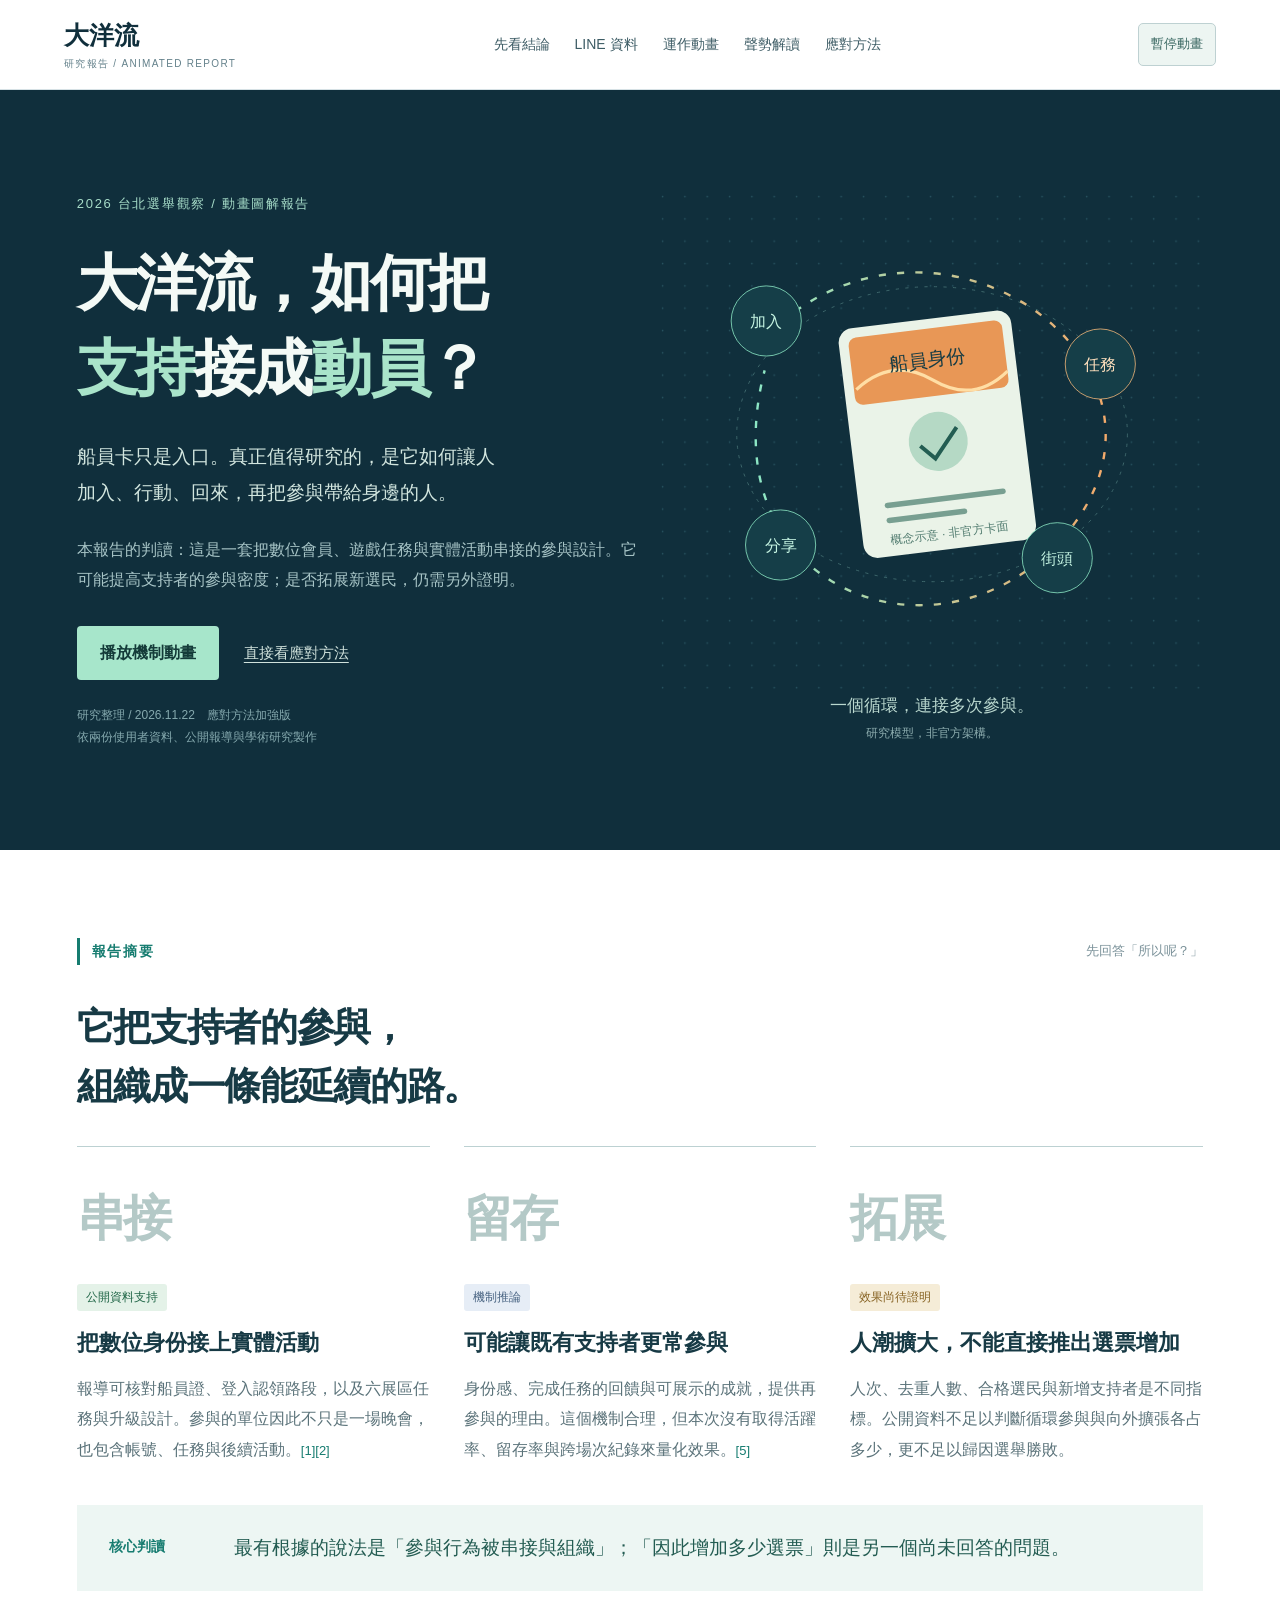
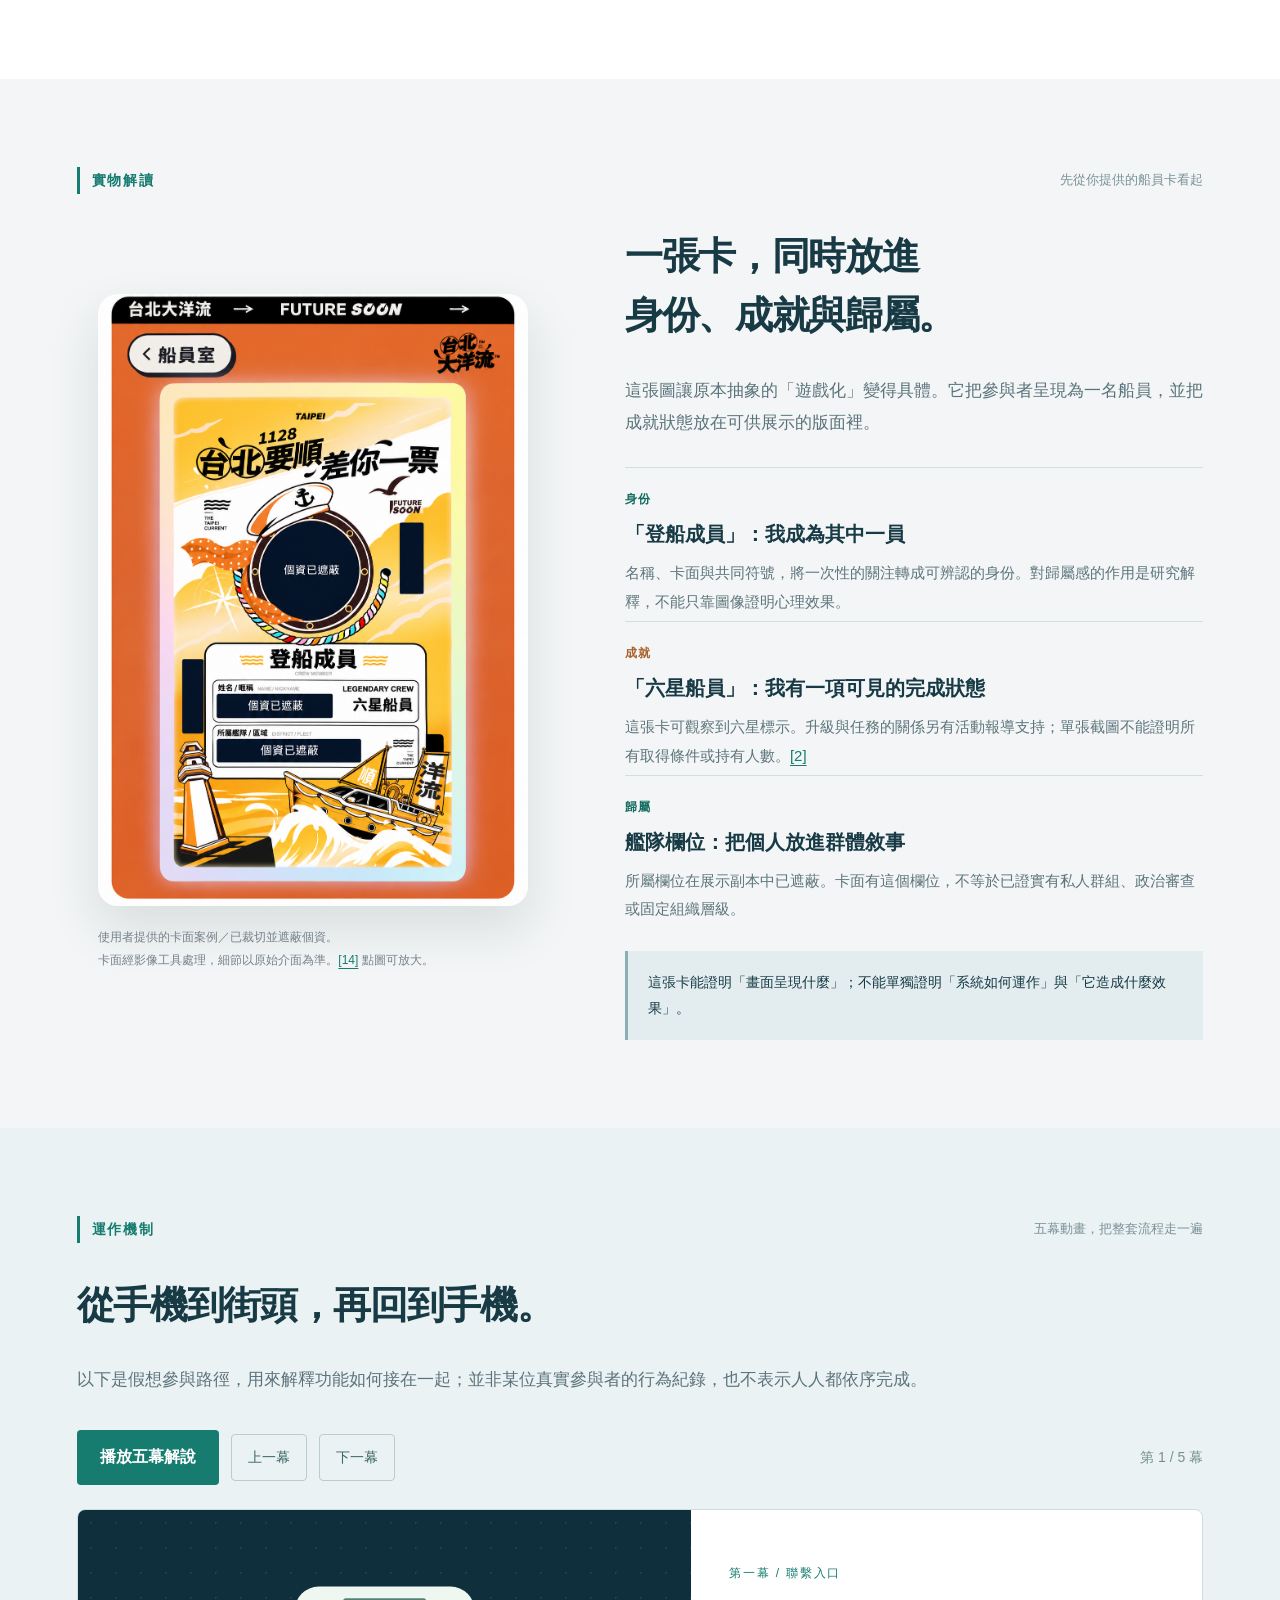
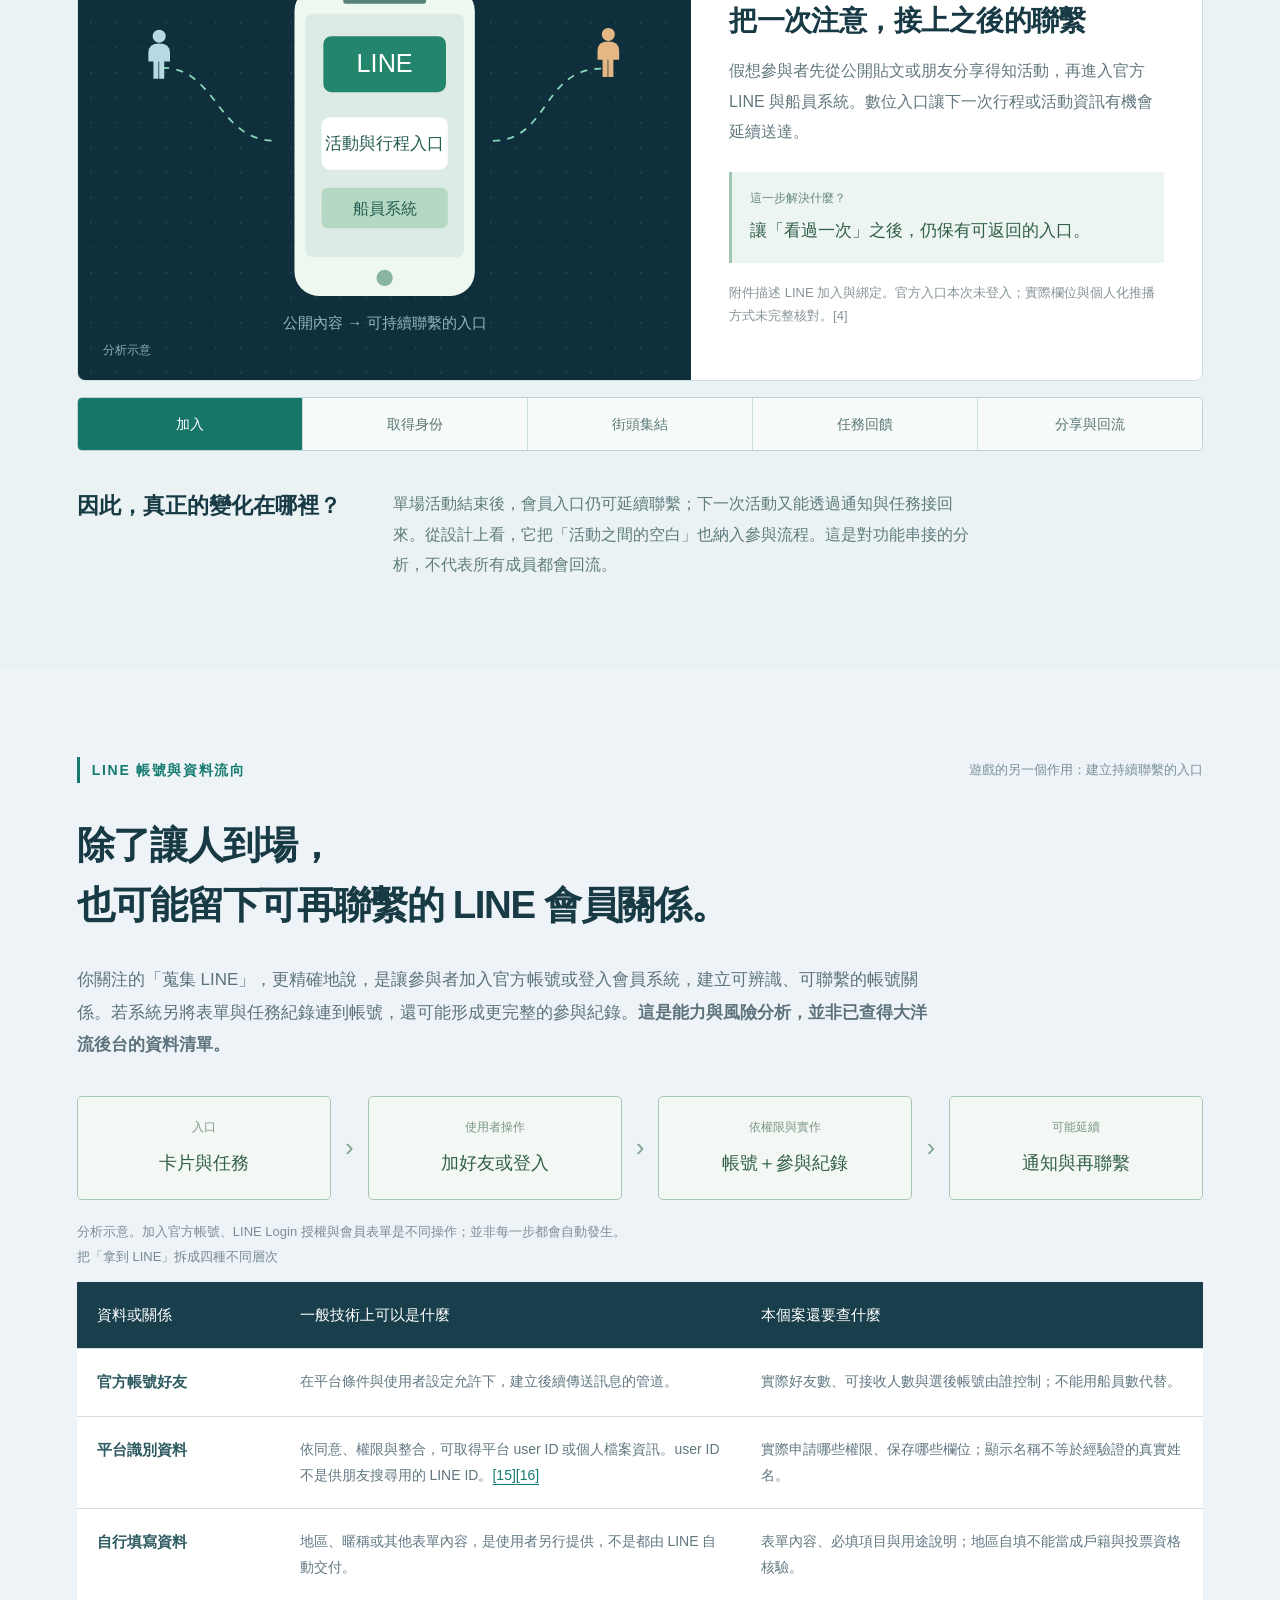
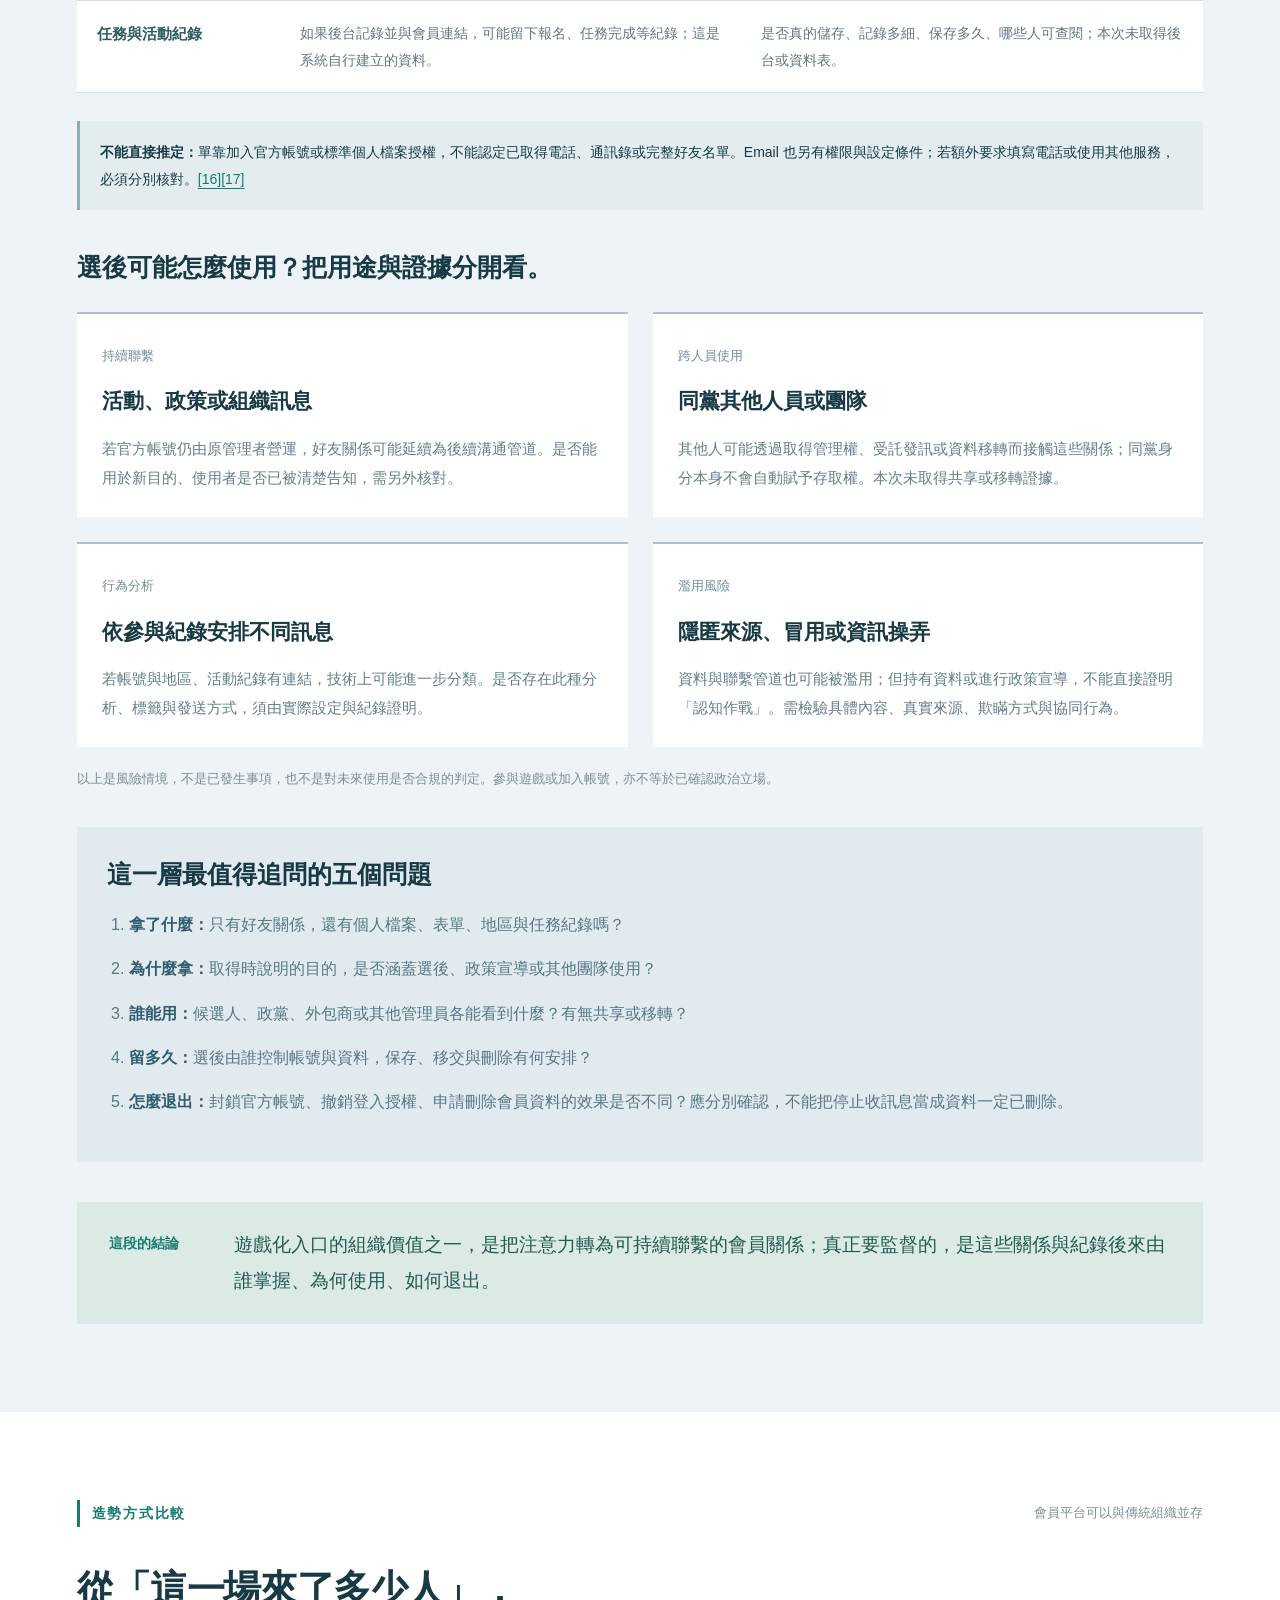
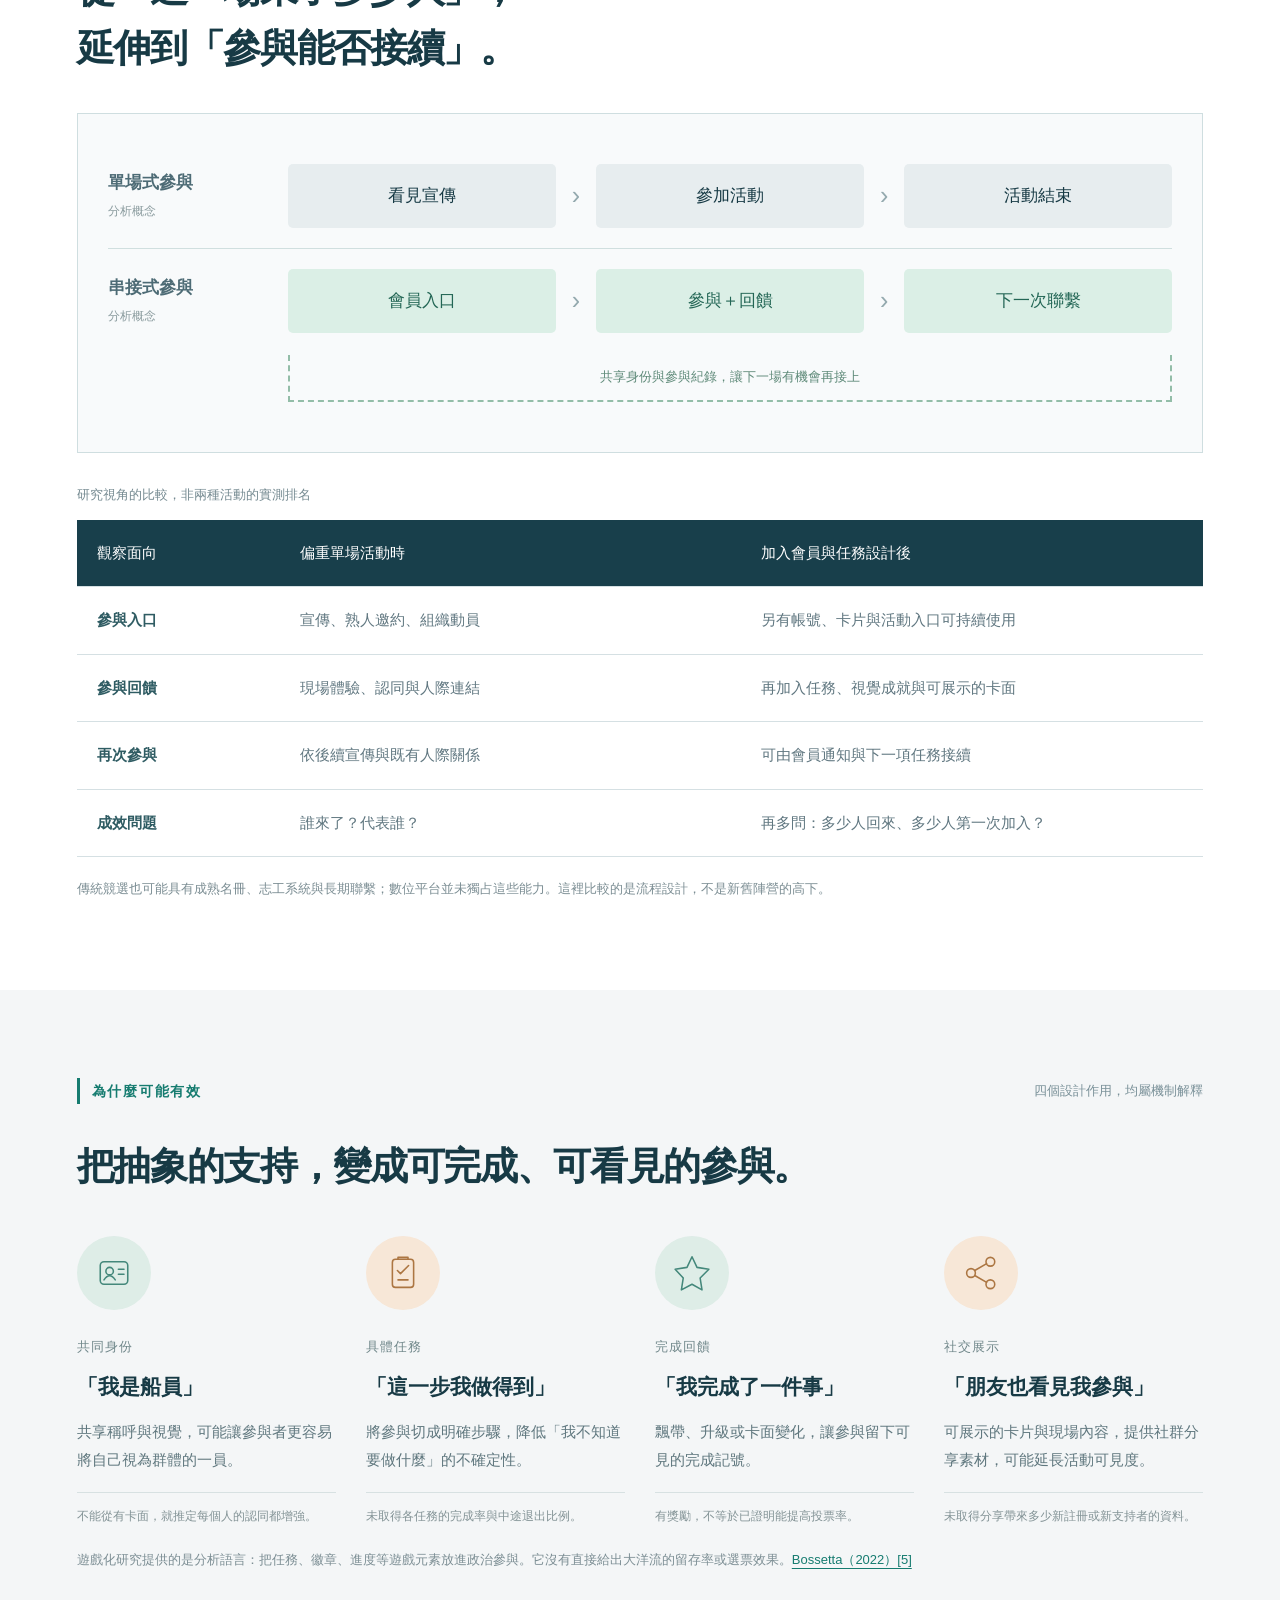
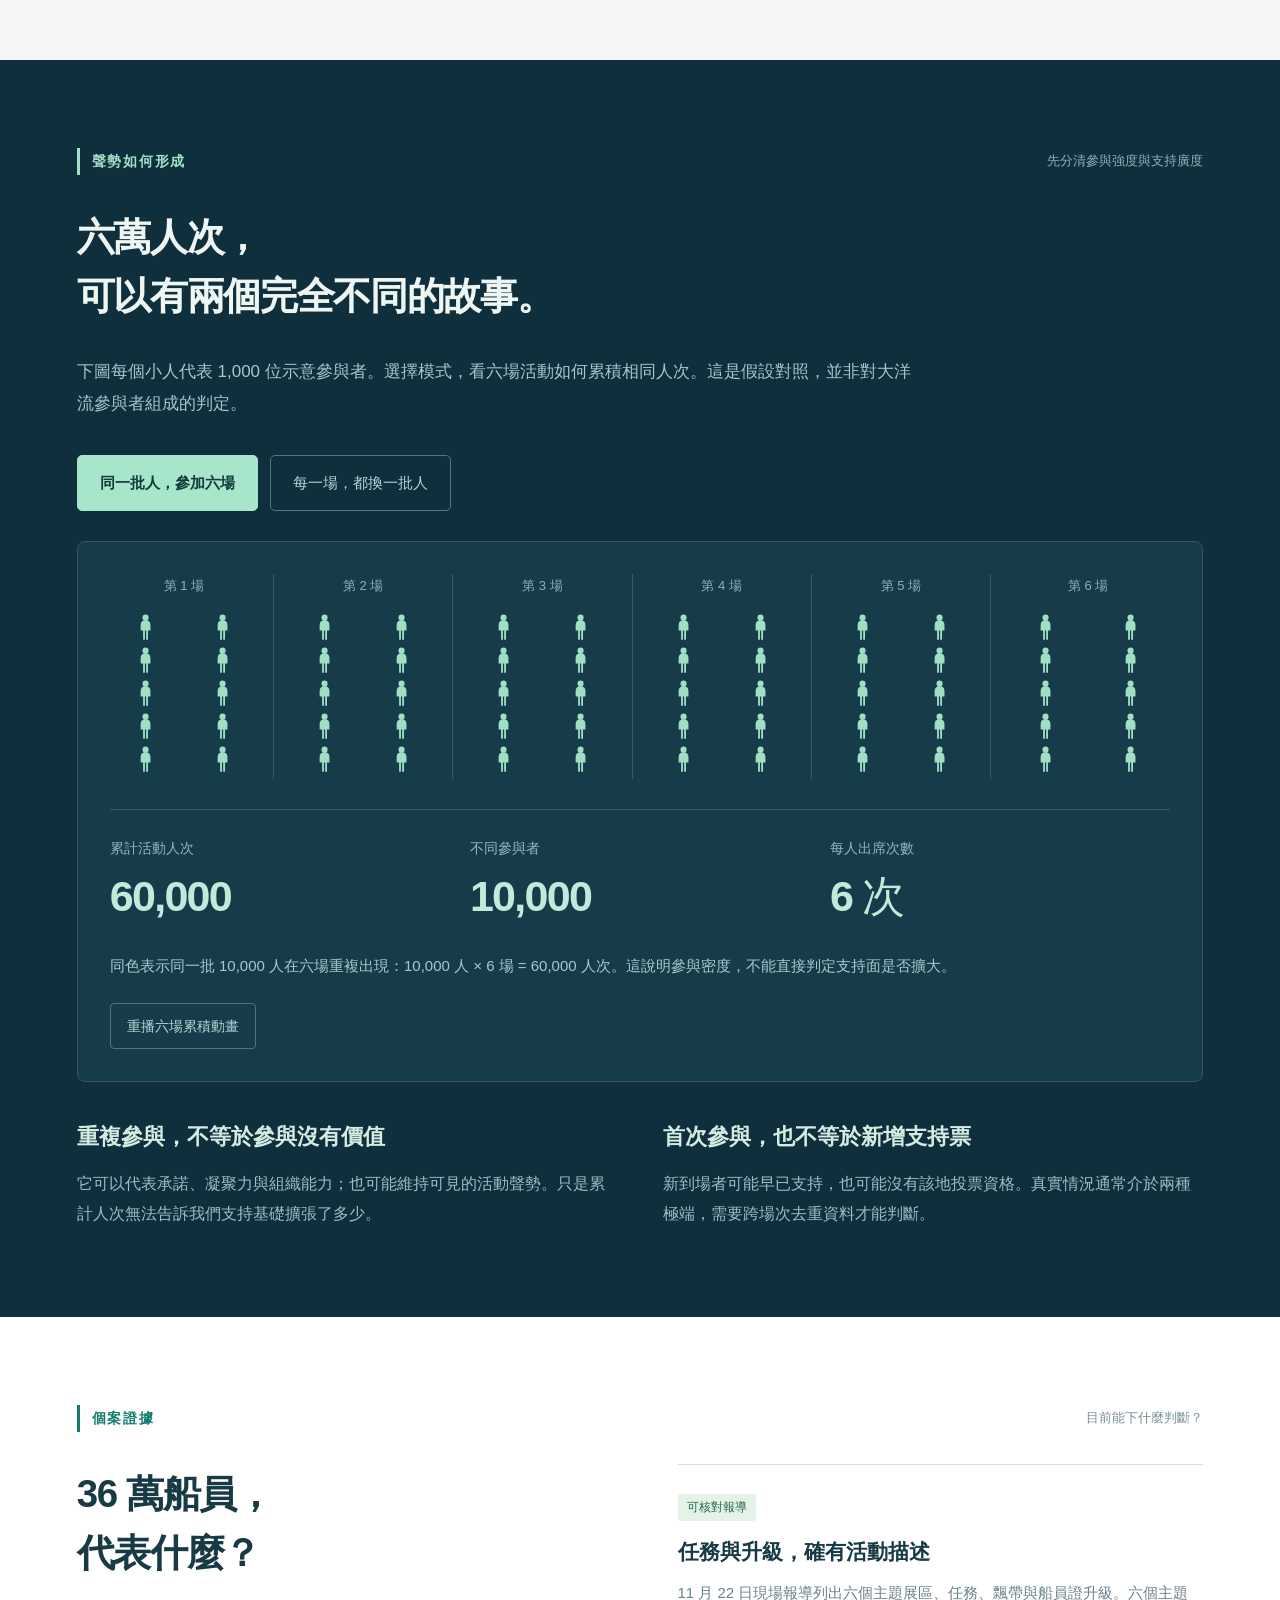
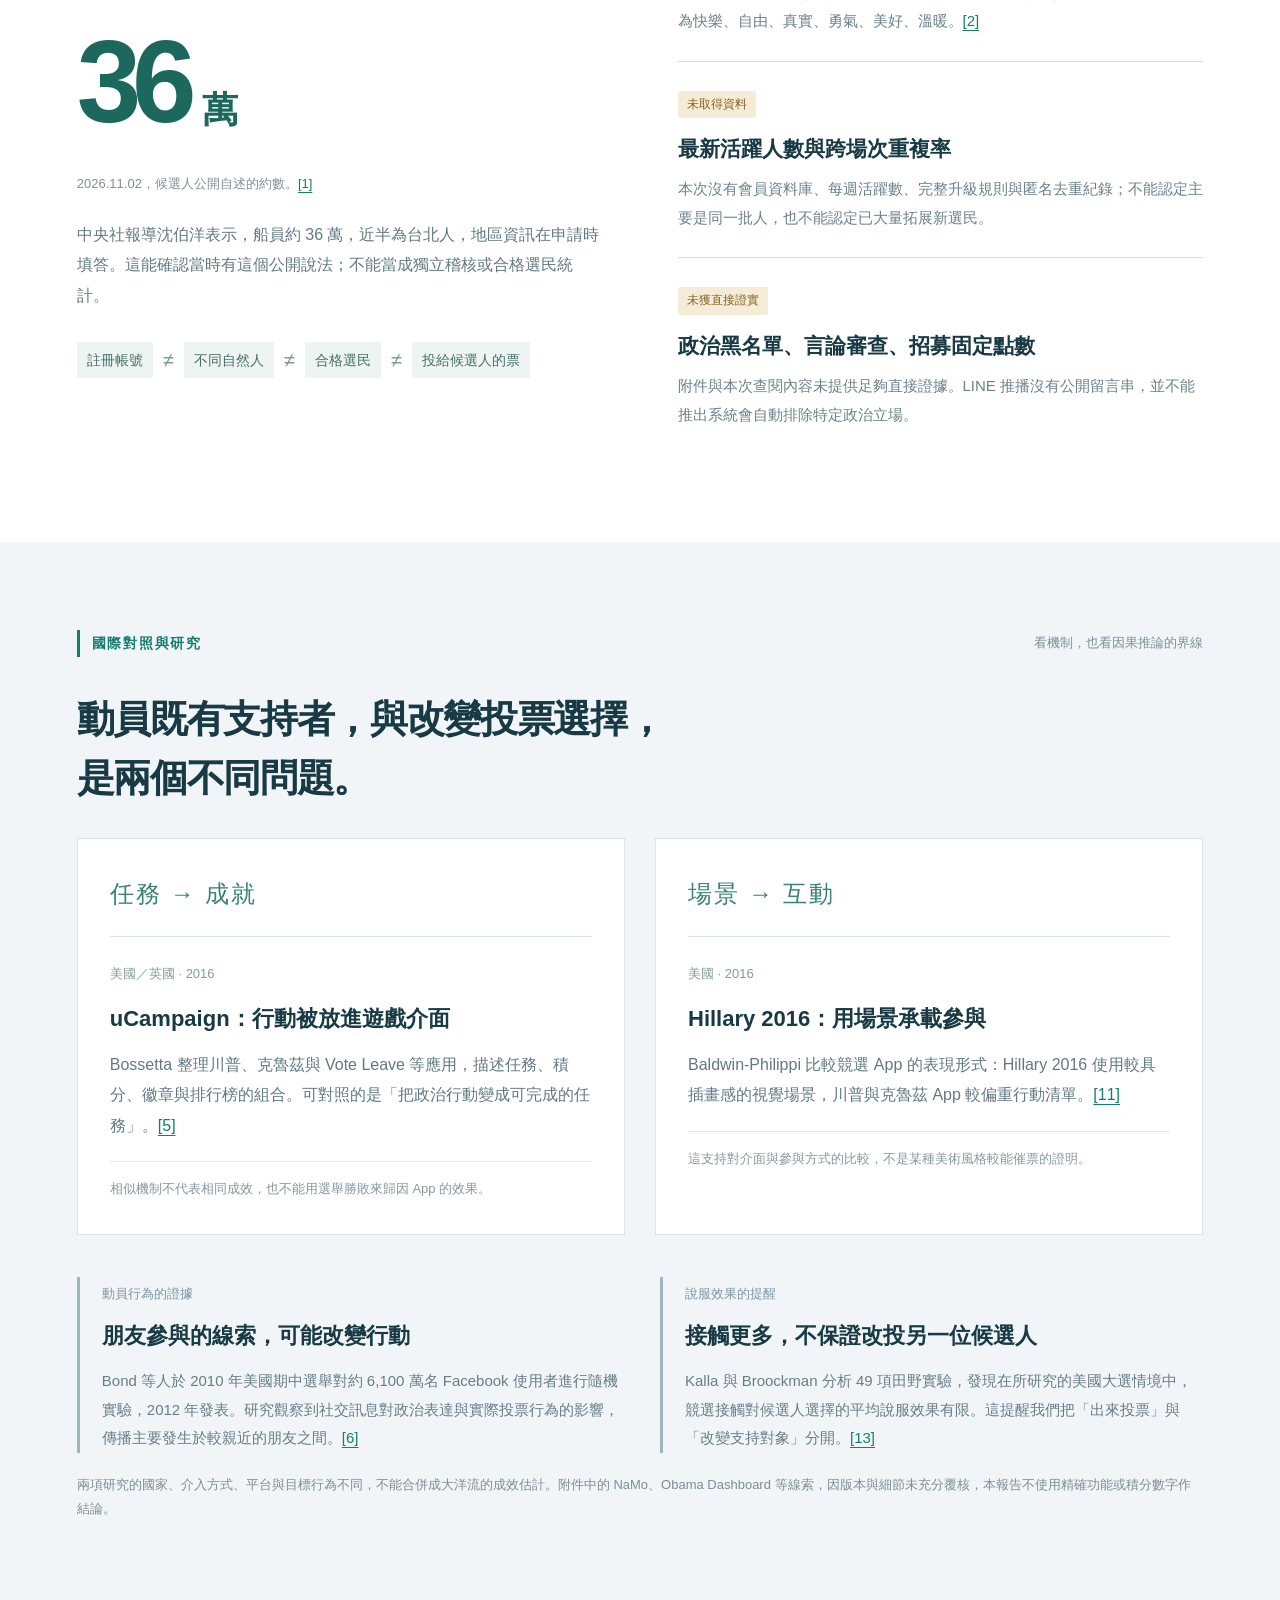
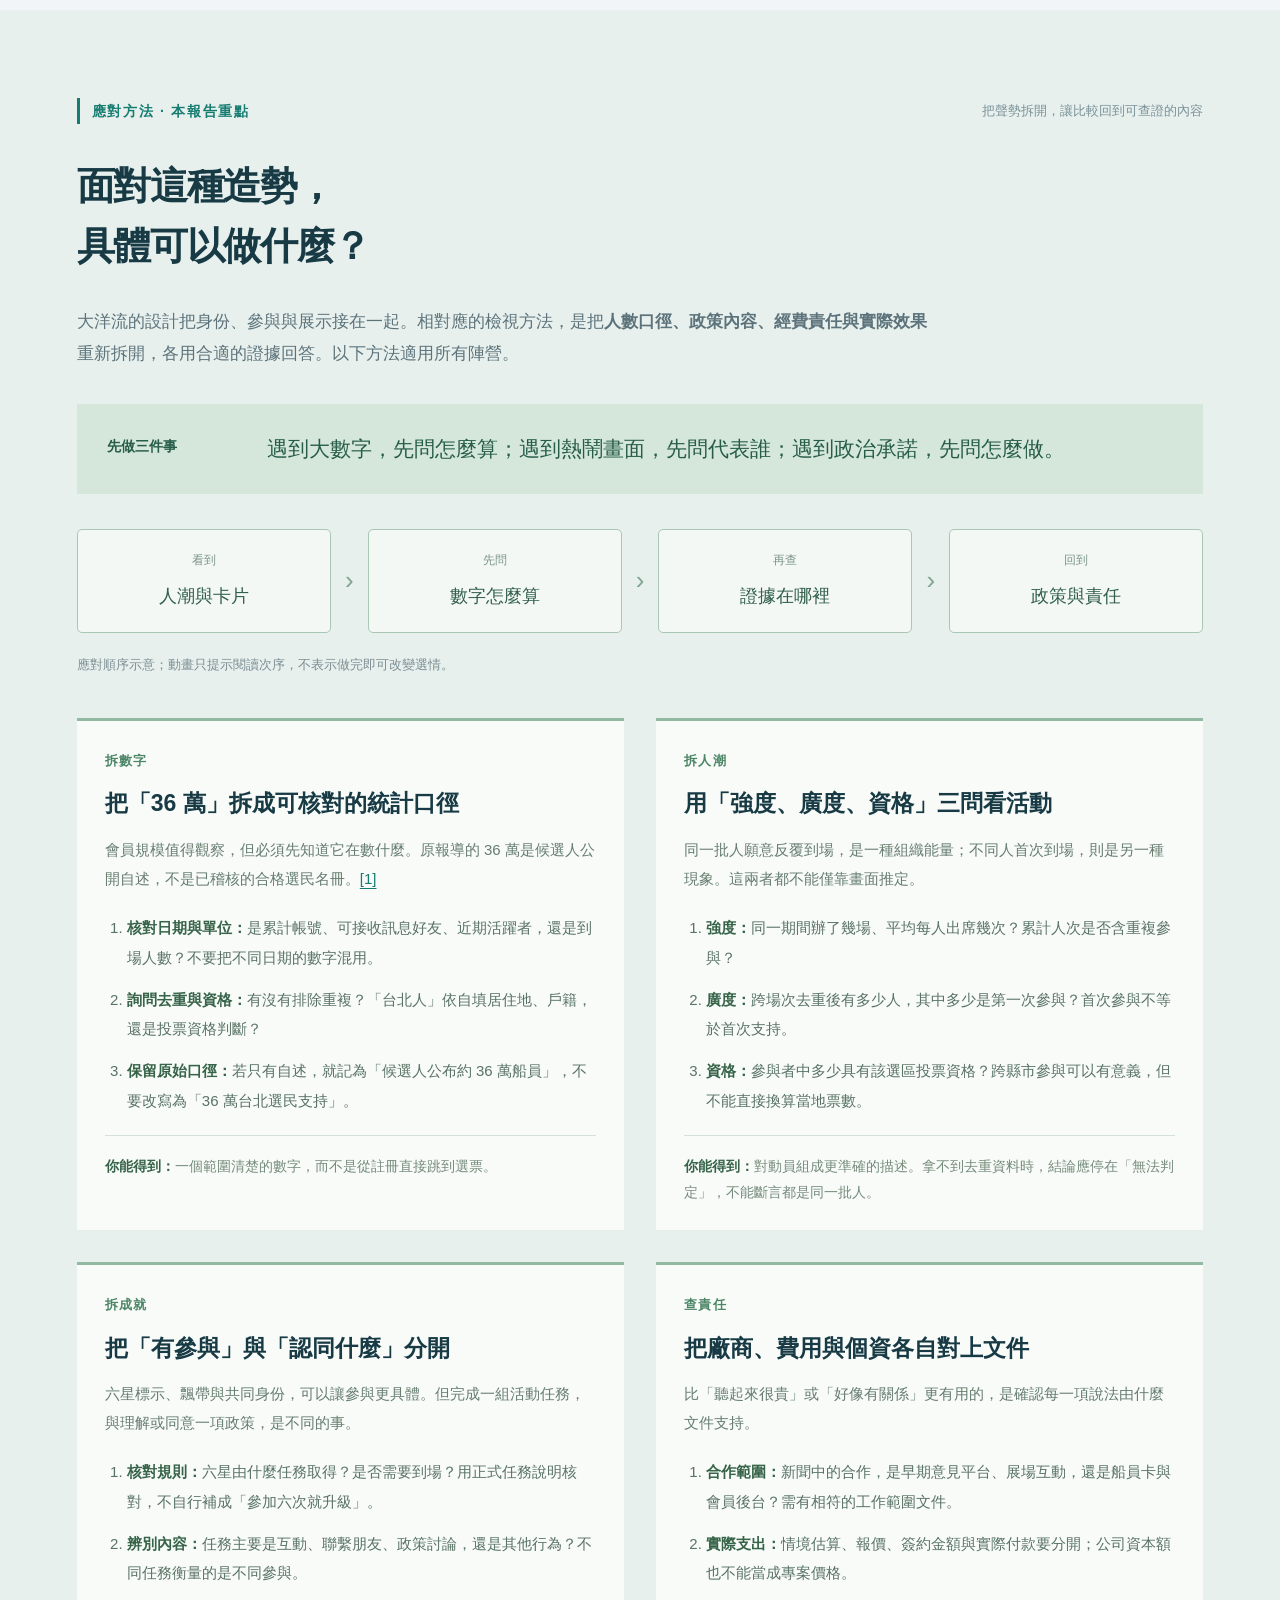
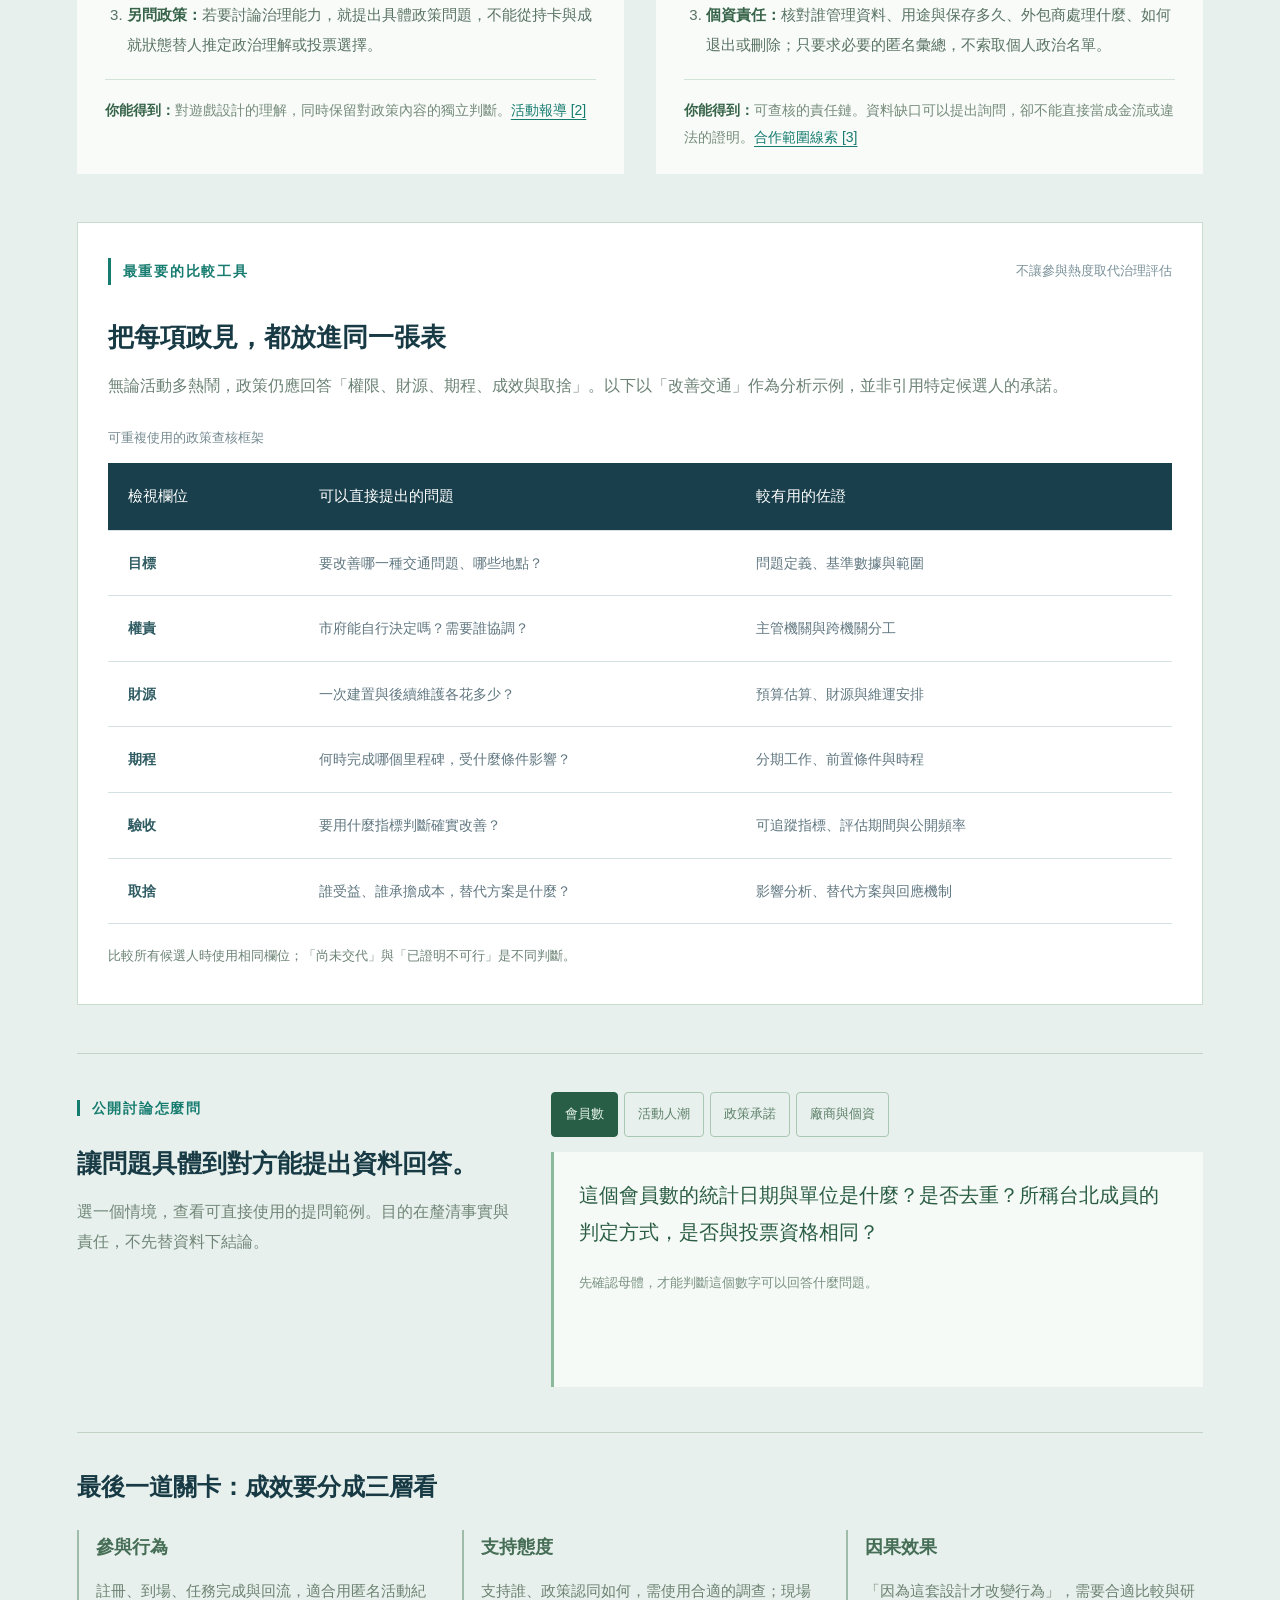
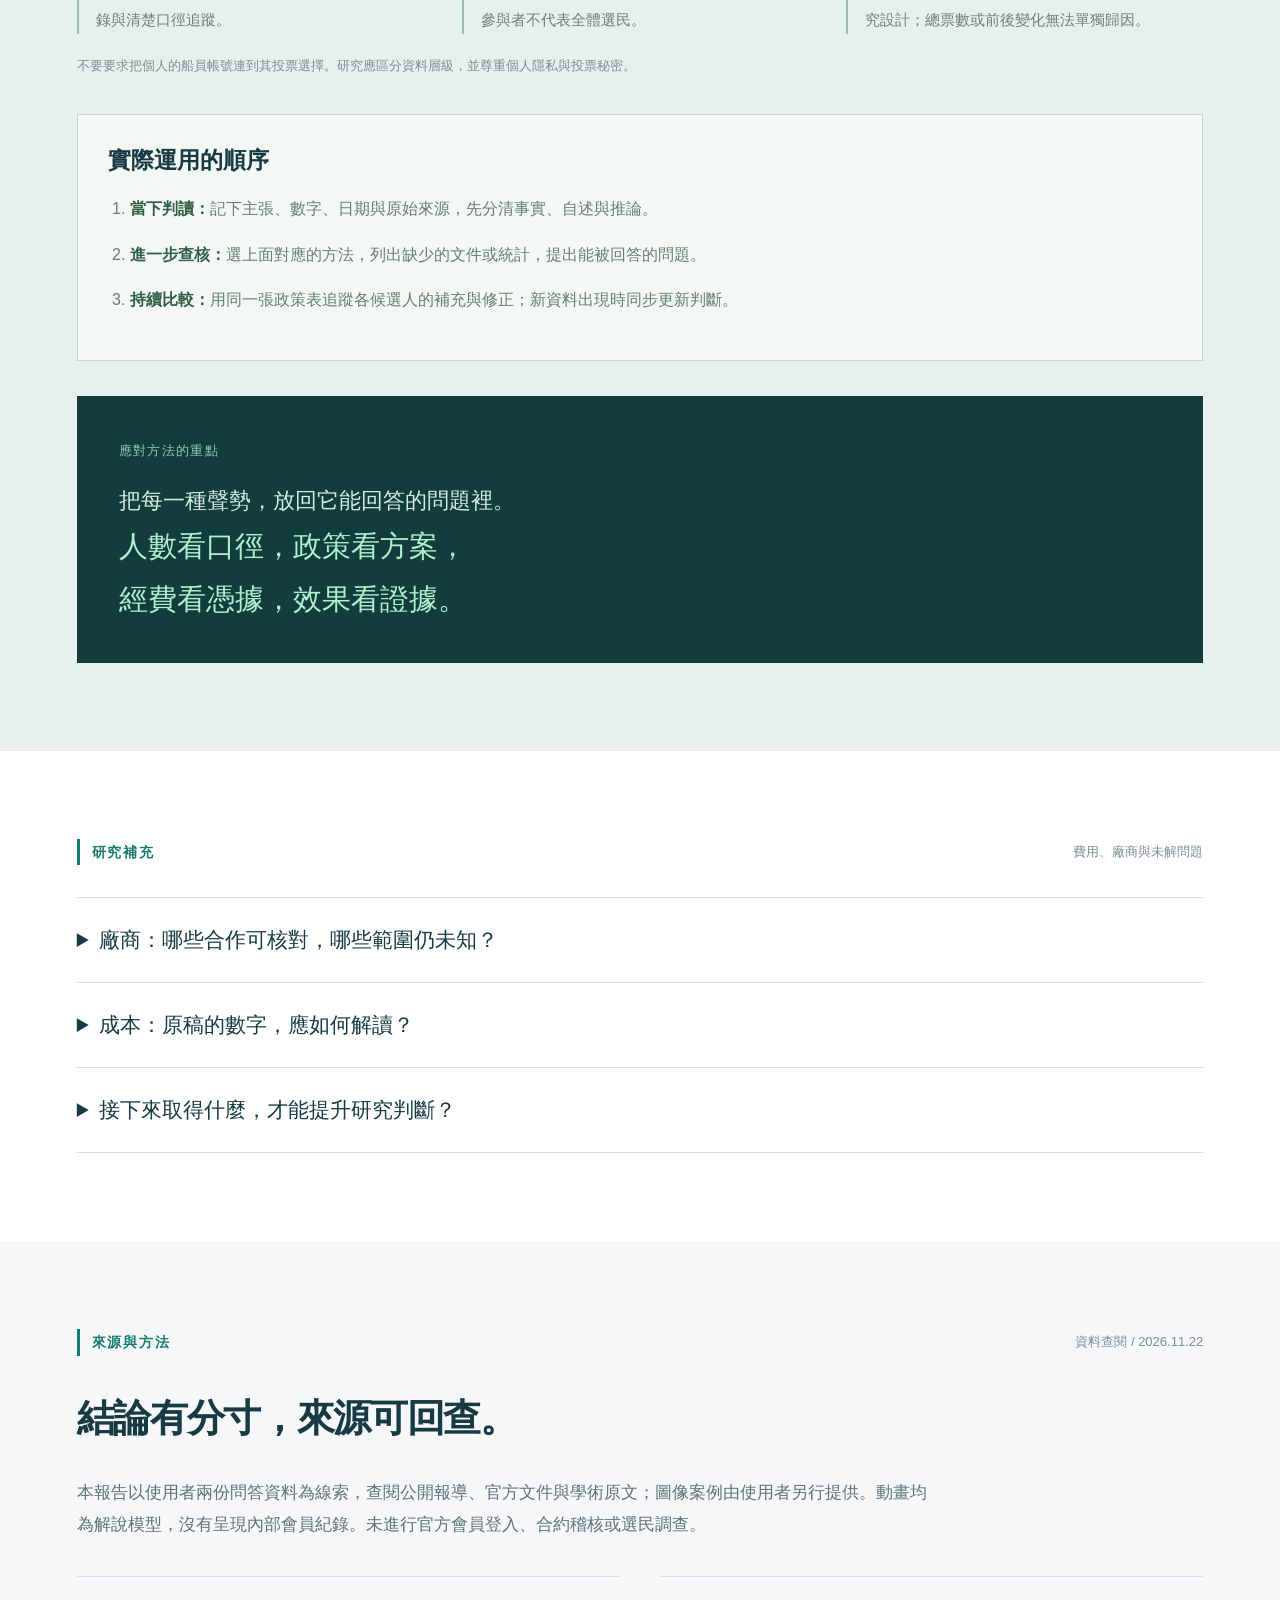
==== commit 75dc966d: "docs: explain LINE data collection and post-election use risks" ====
--- a/index.html
+++ b/index.html
@@ -1,9 +1,10 @@
-<!DOCTYPE html><html lang="zh-Hant"><head><meta charset="UTF-8"><meta name="viewport" content="width=device-width,initial-scale=1"><title>大洋流造勢研究報告｜從船員卡到持續動員</title><meta name="description" content="動畫研究報告：從去識別船員卡案例出發，解析身份、任務、街頭與分享如何串接，並區分參與密度、支持廣度與選票效果。"><meta property="og:type" content="website"><meta property="og:title" content="大洋流造勢研究報告｜動畫圖解版"><meta property="og:description" content="動畫拆解大洋流造勢，並提供數字查核、人潮判讀、政策比較、廠商與個資查核的具體應對方法。"><meta property="og:url" content="https://maskywg.github.io/ocean-current-report-20261122/"><meta property="og:image" content="https://maskywg.github.io/ocean-current-report-20261122/assets/share-response-20261122.png"><meta property="og:image:width" content="1200"><meta property="og:image:height" content="630"><meta property="og:image:alt" content="動畫研究報告：從船員卡到身份、任務、街頭與分享循環"><meta name="twitter:card" content="summary_large_image"><meta name="twitter:title" content="大洋流造勢研究報告｜動畫圖解版"><meta name="twitter:description" content="造勢機制與應對方法：查口徑、比政策、核憑據、驗效果。"><meta name="twitter:image" content="https://maskywg.github.io/ocean-current-report-20261122/assets/share-response-20261122.png"><meta name="twitter:image:alt" content="動畫研究報告：船員卡與持續參與循環"><link rel="icon" href="assets/favicon.svg" type="image/svg+xml"><link rel="stylesheet" href="style.css"><script src="app.js" defer></script></head><body><a class="skip" href="#report">跳至報告正文</a><div class="read-progress" aria-hidden="true"><i id="read-progress"></i></div><header><a class="brand" href="#">大洋流<span>研究報告 / ANIMATED REPORT</span></a><nav aria-label="章節導覽"><a href="#verdict">先看結論</a><a href="#card">船員卡</a><a href="#engine">運作動畫</a><a href="#crowd">聲勢解讀</a><a href="#response">應對方法</a></nav><button id="motion-toggle" class="motion-toggle" aria-pressed="false">暫停動畫</button></header><main id="report">
+<!DOCTYPE html><html lang="zh-Hant"><head><meta charset="UTF-8"><meta name="viewport" content="width=device-width,initial-scale=1"><title>大洋流造勢研究報告｜從船員卡到持續動員</title><meta name="description" content="動畫研究報告：從去識別船員卡案例出發，解析身份、任務、街頭與分享如何串接，並區分參與密度、支持廣度與選票效果。"><meta property="og:type" content="website"><meta property="og:title" content="大洋流造勢研究報告｜動畫圖解版"><meta property="og:description" content="動畫解析造勢與應對方法，新增 LINE 帳號蒐集、授權資料、選後宣導、跨團隊使用及資訊操弄風險的分層分析。"><meta property="og:url" content="https://maskywg.github.io/ocean-current-report-20261122/"><meta property="og:image" content="https://maskywg.github.io/ocean-current-report-20261122/assets/share-line-data-20261122.png"><meta property="og:image:width" content="1200"><meta property="og:image:height" content="630"><meta property="og:image:alt" content="動畫研究報告：從船員卡到身份、任務、街頭與分享循環"><meta name="twitter:card" content="summary_large_image"><meta name="twitter:title" content="大洋流造勢研究報告｜動畫圖解版"><meta name="twitter:description" content="造勢機制與應對方法：查口徑、比政策、核憑據、驗效果。"><meta name="twitter:image" content="https://maskywg.github.io/ocean-current-report-20261122/assets/share-line-data-20261122.png"><meta name="twitter:image:alt" content="動畫研究報告：船員卡與持續參與循環"><link rel="icon" href="assets/favicon.svg" type="image/svg+xml"><link rel="stylesheet" href="style.css"><script src="app.js" defer></script></head><body><a class="skip" href="#report">跳至報告正文</a><div class="read-progress" aria-hidden="true"><i id="read-progress"></i></div><header><a class="brand" href="#">大洋流<span>研究報告 / ANIMATED REPORT</span></a><nav aria-label="章節導覽"><a href="#verdict">先看結論</a><a href="#line-data">LINE 資料</a><a href="#engine">運作動畫</a><a href="#crowd">聲勢解讀</a><a href="#response">應對方法</a></nav><button id="motion-toggle" class="motion-toggle" aria-pressed="false">暫停動畫</button></header><main id="report">
 <section class="cover"><div class="cover-copy"><span class="eyebrow">2026 台北選舉觀察 / 動畫圖解報告</span><h1>大洋流，如何把<br><em>支持</em>接成<em>動員</em>？</h1><p class="cover-deck">船員卡只是入口。真正值得研究的，是它如何讓人<br class="desktop">加入、行動、回來，再把參與帶給身邊的人。</p><p class="cover-answer">本報告的判讀：這是一套把數位會員、遊戲任務與實體活動串接的參與設計。它可能提高支持者的參與密度；是否拓展新選民，仍需另外證明。</p><div class="cover-actions"><a class="button" href="#engine" id="start-film">播放機制動畫</a><a class="text-link" href="#response">直接看應對方法</a></div><div class="report-meta">研究整理 / 2026.11.22　應對方法加強版<br>依兩份使用者資料、公開報導與學術研究製作</div></div><div class="cover-visual"><svg viewBox="0 0 680 620" role="img" aria-label="會員身份、任務、街頭與分享構成參與循環的動畫概念圖"><defs><pattern id="dots" width="28" height="28" patternUnits="userSpaceOnUse"><circle cx="2" cy="2" r="1" fill="#285461"/></pattern><linearGradient id="flow-color"><stop stop-color="#8ce7c5"/><stop offset="1" stop-color="#f3aa6b"/></linearGradient></defs><rect width="680" height="620" fill="url(#dots)"/><g class="orbital" fill="none"><ellipse cx="340" cy="300" rx="245" ry="185" stroke="#487477" stroke-dasharray="4 8"/><path class="flow-line" d="M150 160C360-15 665 210 520 410S55 510 130 220" stroke="url(#flow-color)" stroke-width="3"/></g><g transform="translate(237 155) rotate(-7 110 140)" class="hero-card"><rect width="218" height="290" rx="18" fill="#eaf3e8"/><rect x="12" y="12" width="194" height="85" rx="10" fill="#e89756"/><path d="M15 77q50-36 97 0t94 0" fill="none" stroke="#ffdea5" stroke-width="4"/><text x="108" y="59" text-anchor="middle" font-size="24" fill="#173c44">船員身份</text><circle cx="109" cy="154" r="37" fill="#b5d9c5"/><path d="M86 157l17 18 31-36" fill="none" stroke="#235d52" stroke-width="5"/><path d="M36 226h146M36 245h95" stroke="#789f91" stroke-width="7" stroke-linecap="round"/><text x="109" y="275" text-anchor="middle" font-size="15" fill="#527c70">概念示意 · 非官方卡面</text></g><g class="satellite s-a"><circle cx="132" cy="158" r="44" fill="#153e48" stroke="#8ce7c5"/><text x="132" y="166" text-anchor="middle" fill="#c6f5e3" font-size="20">加入</text></g><g class="satellite s-b"><circle cx="551" cy="212" r="44" fill="#153e48" stroke="#f1b679"/><text x="551" y="220" text-anchor="middle" fill="#ffe0bd" font-size="20">任務</text></g><g class="satellite s-c"><circle cx="497" cy="455" r="44" fill="#153e48" stroke="#8ce7c5"/><text x="497" y="463" text-anchor="middle" fill="#c6f5e3" font-size="20">街頭</text></g><g class="satellite s-d"><circle cx="150" cy="439" r="44" fill="#153e48" stroke="#8ce7c5"/><text x="150" y="447" text-anchor="middle" fill="#c6f5e3" font-size="20">分享</text></g></svg><div class="visual-caption">一個循環，連接多次參與。<span>研究模型，非官方架構。</span></div></div></section>
 <section id="verdict" class="section verdict"><div class="section-top"><span class="kicker">報告摘要</span><span class="section-note">先回答「所以呢？」</span></div><h2>它把支持者的參與，<br>組織成一條能延續的路。</h2><div class="findings"><article><span class="finding-word">串接</span><span class="badge confirmed">公開資料支持</span><h3>把數位身份接上實體活動</h3><p>報導可核對船員證、登入認領路段，以及六展區任務與升級設計。參與的單位因此不只是一場晚會，也包含帳號、任務與後續活動。<a href="#s1">[1]</a><a href="#s2">[2]</a></p></article><article><span class="finding-word">留存</span><span class="badge analysis">機制推論</span><h3>可能讓既有支持者更常參與</h3><p>身份感、完成任務的回饋與可展示的成就，提供再參與的理由。這個機制合理，但本次沒有取得活躍率、留存率與跨場次紀錄來量化效果。<a href="#s5">[5]</a></p></article><article><span class="finding-word">拓展</span><span class="badge unknown">效果尚待證明</span><h3>人潮擴大，不能直接推出選票增加</h3><p>人次、去重人數、合格選民與新增支持者是不同指標。公開資料不足以判斷循環參與與向外擴張各占多少，更不足以歸因選舉勝敗。</p></article></div><div class="takeaway"><span>核心判讀</span><p>最有根據的說法是「參與行為被串接與組織」；「因此增加多少選票」則是另一個尚未回答的問題。</p></div></section>
 <section id="card" class="section card-section"><div class="section-top"><span class="kicker">實物解讀</span><span class="section-note">先從你提供的船員卡看起</span></div><div class="card-layout"><figure class="card-figure"><button class="image-open" id="open-card" aria-label="放大已遮蔽個資的船員卡"><img src="assets/crew-card-redacted.png" alt="使用者提供的六星船員卡去識別副本，個人頭像、姓名、編號、日期及所屬艦隊已遮蔽" width="1051" height="1496"></button><figcaption>使用者提供的卡面案例／已裁切並遮蔽個資。<br>卡面經影像工具處理，細節以原始介面為準。<a href="#s14">[14]</a> 點圖可放大。</figcaption></figure><div class="card-reading"><h2>一張卡，同時放進<br>身份、成就與歸屬。</h2><p>這張圖讓原本抽象的「遊戲化」變得具體。它把參與者呈現為一名船員，並把成就狀態放在可供展示的版面裡。</p><article><span class="card-marker">身份</span><h3>「登船成員」：我成為其中一員</h3><p>名稱、卡面與共同符號，將一次性的關注轉成可辨認的身份。對歸屬感的作用是研究解釋，不能只靠圖像證明心理效果。</p></article><article><span class="card-marker orange">成就</span><h3>「六星船員」：我有一項可見的完成狀態</h3><p>這張卡可觀察到六星標示。升級與任務的關係另有活動報導支持；單張截圖不能證明所有取得條件或持有人數。<a href="#s2">[2]</a></p></article><article><span class="card-marker">歸屬</span><h3>艦隊欄位：把個人放進群體敘事</h3><p>所屬欄位在展示副本中已遮蔽。卡面有這個欄位，不等於已證實有私人群組、政治審查或固定組織層級。</p></article><div class="small-callout">這張卡能證明「畫面呈現什麼」；不能單獨證明「系統如何運作」與「它造成什麼效果」。</div></div></div></section>
 <section id="engine" class="section engine-section"><div class="section-top"><span class="kicker">運作機制</span><span class="section-note">五幕動畫，把整套流程走一遍</span></div><h2>從手機到街頭，再回到手機。</h2><p class="section-intro">以下是假想參與路徑，用來解釋功能如何接在一起；並非某位真實參與者的行為紀錄，也不表示人人都依序完成。</p><div class="film-controls"><button class="button" id="film-play" aria-pressed="false">播放五幕解說</button><button id="film-prev" class="sub-button">上一幕</button><button id="film-next" class="sub-button">下一幕</button><span id="film-counter" aria-live="polite">第 1 / 5 幕</span></div><div class="film"><div class="scene-stage" id="scene-stage"><div class="scene-grid" aria-hidden="true"></div><div id="scene-art"></div><div class="scene-label" id="scene-label">分析示意</div></div><div class="scene-text" aria-live="polite"><span class="scene-overline" id="scene-overline"></span><h3 id="scene-title"></h3><p id="scene-description"></p><div class="mechanism-result"><span>這一步解決什麼？</span><strong id="scene-result"></strong></div><p class="scene-boundary" id="scene-boundary"></p></div></div><div class="film-steps" role="group" aria-label="選擇動畫章節"><button data-scene="0" class="active" aria-pressed="true">加入</button><button data-scene="1" aria-pressed="false">取得身份</button><button data-scene="2" aria-pressed="false">街頭集結</button><button data-scene="3" aria-pressed="false">任務回饋</button><button data-scene="4" aria-pressed="false">分享與回流</button></div><div class="analysis-paragraph"><h3>因此，真正的變化在哪裡？</h3><p>單場活動結束後，會員入口仍可延續聯繫；下一次活動又能透過通知與任務接回來。從設計上看，它把「活動之間的空白」也納入參與流程。這是對功能串接的分析，不代表所有成員都會回流。</p></div></section>
-<section class="section comparison"><div class="section-top"><span class="kicker">造勢方式比較</span><span class="section-note">會員平台可以與傳統組織並存</span></div><h2>從「這一場來了多少人」，<br>延伸到「參與能否接續」。</h2><div class="comparison-diagram" role="img" aria-label="單場活動的概念路徑為宣傳、到場、散場；串接式路徑在活動間保留會員入口、任務回饋與下次通知"><div class="lane"><span>單場式參與<br><small>分析概念</small></span><div class="lane-nodes"><b>看見宣傳</b><i>›</i><b>參加活動</b><i>›</i><b>活動結束</b></div></div><div class="lane connected"><span>串接式參與<br><small>分析概念</small></span><div class="lane-nodes"><b>會員入口</b><i>›</i><b>參與＋回饋</b><i>›</i><b>下一次聯繫</b></div><div class="return-line">共享身份與參與紀錄，讓下一場有機會再接上</div></div></div><div class="table-wrap"><table><caption>研究視角的比較，非兩種活動的實測排名</caption><thead><tr><th scope="col">觀察面向</th><th scope="col">偏重單場活動時</th><th scope="col">加入會員與任務設計後</th></tr></thead><tbody><tr><th scope="row">參與入口</th><td>宣傳、熟人邀約、組織動員</td><td>另有帳號、卡片與活動入口可持續使用</td></tr><tr><th scope="row">參與回饋</th><td>現場體驗、認同與人際連結</td><td>再加入任務、視覺成就與可展示的卡面</td></tr><tr><th scope="row">再次參與</th><td>依後續宣傳與既有人際關係</td><td>可由會員通知與下一項任務接續</td></tr><tr><th scope="row">成效問題</th><td>誰來了？代表誰？</td><td>再多問：多少人回來、多少人第一次加入？</td></tr></tbody></table></div><p class="caption">傳統競選也可能具有成熟名冊、志工系統與長期聯繫；數位平台並未獨占這些能力。這裡比較的是流程設計，不是新舊陣營的高下。</p></section>
+<section id="line-data" class="section line-data-section"><div class="section-top"><span class="kicker">LINE 帳號與資料流向</span><span class="section-note">遊戲的另一個作用：建立持續聯繫的入口</span></div><h2>除了讓人到場，<br>也可能留下可再聯繫的 LINE 會員關係。</h2><p class="section-intro">你關注的「蒐集 LINE」，更精確地說，是讓參與者加入官方帳號或登入會員系統，建立可辨識、可聯繫的帳號關係。若系統另將表單與任務紀錄連到帳號，還可能形成更完整的參與紀錄。<strong>這是能力與風險分析，並非已查得大洋流後台的資料清單。</strong></p><div class="response-route" role="img" aria-label="LINE 資料關係概念圖：遊戲吸引參與，使用者加入或授權，可能形成會員與紀錄連結，再供後續聯繫；各步驟需核對實際系統與權限"><div style="--i:0"><small>入口</small><strong>卡片與任務</strong></div><b aria-hidden="true">›</b><div style="--i:1"><small>使用者操作</small><strong>加好友或登入</strong></div><b aria-hidden="true">›</b><div style="--i:2"><small>依權限與實作</small><strong>帳號＋參與紀錄</strong></div><b aria-hidden="true">›</b><div style="--i:3"><small>可能延續</small><strong>通知與再聯繫</strong></div></div><p class="caption">分析示意。加入官方帳號、LINE Login 授權與會員表單是不同操作；並非每一步都會自動發生。</p><div class="table-wrap"><table><caption>把「拿到 LINE」拆成四種不同層次</caption><thead><tr><th scope="col">資料或關係</th><th scope="col">一般技術上可以是什麼</th><th scope="col">本個案還要查什麼</th></tr></thead><tbody><tr><th scope="row">官方帳號好友</th><td>在平台條件與使用者設定允許下，建立後續傳送訊息的管道。</td><td>實際好友數、可接收人數與選後帳號由誰控制；不能用船員數代替。</td></tr><tr><th scope="row">平台識別資料</th><td>依同意、權限與整合，可取得平台 user ID 或個人檔案資訊。user ID 不是供朋友搜尋用的 LINE ID。<a href="#s15">[15]</a><a href="#s16">[16]</a></td><td>實際申請哪些權限、保存哪些欄位；顯示名稱不等於經驗證的真實姓名。</td></tr><tr><th scope="row">自行填寫資料</th><td>地區、暱稱或其他表單內容，是使用者另行提供，不是都由 LINE 自動交付。</td><td>表單內容、必填項目與用途說明；地區自填不能當成戶籍與投票資格核驗。</td></tr><tr><th scope="row">任務與活動紀錄</th><td>如果後台記錄並與會員連結，可能留下報名、任務完成等紀錄；這是系統自行建立的資料。</td><td>是否真的儲存、記錄多細、保存多久、哪些人可查閱；本次未取得後台或資料表。</td></tr></tbody></table></div><div class="small-callout"><strong>不能直接推定：</strong>單靠加入官方帳號或標準個人檔案授權，不能認定已取得電話、通訊錄或完整好友名單。Email 也另有權限與設定條件；若額外要求填寫電話或使用其他服務，必須分別核對。<a href="#s16">[16]</a><a href="#s17">[17]</a></div>
+<div class="data-futures"><h3>選後可能怎麼使用？把用途與證據分開看。</h3><div class="future-grid"><article><span>持續聯繫</span><h4>活動、政策或組織訊息</h4><p>若官方帳號仍由原管理者營運，好友關係可能延續為後續溝通管道。是否能用於新目的、使用者是否已被清楚告知，需另外核對。</p></article><article><span>跨人員使用</span><h4>同黨其他人員或團隊</h4><p>其他人可能透過取得管理權、受託發訊或資料移轉而接觸這些關係；同黨身分本身不會自動賦予存取權。本次未取得共享或移轉證據。</p></article><article><span>行為分析</span><h4>依參與紀錄安排不同訊息</h4><p>若帳號與地區、活動紀錄有連結，技術上可能進一步分類。是否存在此種分析、標籤與發送方式，須由實際設定與紀錄證明。</p></article><article><span>濫用風險</span><h4>隱匿來源、冒用或資訊操弄</h4><p>資料與聯繫管道也可能被濫用；但持有資料或進行政策宣導，不能直接證明「認知作戰」。需檢驗具體內容、真實來源、欺瞞方式與協同行為。</p></article></div><p class="caption">以上是風險情境，不是已發生事項，也不是對未來使用是否合規的判定。參與遊戲或加入帳號，亦不等於已確認政治立場。</p></div><div class="data-questions"><h3>這一層最值得追問的五個問題</h3><ol><li><strong>拿了什麼：</strong>只有好友關係，還有個人檔案、表單、地區與任務紀錄嗎？</li><li><strong>為什麼拿：</strong>取得時說明的目的，是否涵蓋選後、政策宣導或其他團隊使用？</li><li><strong>誰能用：</strong>候選人、政黨、外包商或其他管理員各能看到什麼？有無共享或移轉？</li><li><strong>留多久：</strong>選後由誰控制帳號與資料，保存、移交與刪除有何安排？</li><li><strong>怎麼退出：</strong>封鎖官方帳號、撤銷登入授權、申請刪除會員資料的效果是否不同？應分別確認，不能把停止收訊息當成資料一定已刪除。</li></ol></div><div class="takeaway"><span>這段的結論</span><p>遊戲化入口的組織價值之一，是把注意力轉為可持續聯繫的會員關係；真正要監督的，是這些關係與紀錄後來由誰掌握、為何使用、如何退出。</p></div></section><section class="section comparison"><div class="section-top"><span class="kicker">造勢方式比較</span><span class="section-note">會員平台可以與傳統組織並存</span></div><h2>從「這一場來了多少人」，<br>延伸到「參與能否接續」。</h2><div class="comparison-diagram" role="img" aria-label="單場活動的概念路徑為宣傳、到場、散場；串接式路徑在活動間保留會員入口、任務回饋與下次通知"><div class="lane"><span>單場式參與<br><small>分析概念</small></span><div class="lane-nodes"><b>看見宣傳</b><i>›</i><b>參加活動</b><i>›</i><b>活動結束</b></div></div><div class="lane connected"><span>串接式參與<br><small>分析概念</small></span><div class="lane-nodes"><b>會員入口</b><i>›</i><b>參與＋回饋</b><i>›</i><b>下一次聯繫</b></div><div class="return-line">共享身份與參與紀錄，讓下一場有機會再接上</div></div></div><div class="table-wrap"><table><caption>研究視角的比較，非兩種活動的實測排名</caption><thead><tr><th scope="col">觀察面向</th><th scope="col">偏重單場活動時</th><th scope="col">加入會員與任務設計後</th></tr></thead><tbody><tr><th scope="row">參與入口</th><td>宣傳、熟人邀約、組織動員</td><td>另有帳號、卡片與活動入口可持續使用</td></tr><tr><th scope="row">參與回饋</th><td>現場體驗、認同與人際連結</td><td>再加入任務、視覺成就與可展示的卡面</td></tr><tr><th scope="row">再次參與</th><td>依後續宣傳與既有人際關係</td><td>可由會員通知與下一項任務接續</td></tr><tr><th scope="row">成效問題</th><td>誰來了？代表誰？</td><td>再多問：多少人回來、多少人第一次加入？</td></tr></tbody></table></div><p class="caption">傳統競選也可能具有成熟名冊、志工系統與長期聯繫；數位平台並未獨占這些能力。這裡比較的是流程設計，不是新舊陣營的高下。</p></section>
 <section class="section psychology"><div class="section-top"><span class="kicker">為什麼可能有效</span><span class="section-note">四個設計作用，均屬機制解釋</span></div><h2>把抽象的支持，變成可完成、可看見的參與。</h2><div class="psych-grid"><article><div class="psych-icon"><svg viewBox="0 0 64 64" aria-hidden="true" fill="none" stroke="currentColor" stroke-width="2.5" stroke-linecap="round" stroke-linejoin="round"><rect x="10" y="14" width="44" height="36" rx="6"/><circle cx="25" cy="29" r="6"/><path d="M16 43q9-13 18 0M39 26h9M39 34h9"/></svg></div><span>共同身份</span><h3>「我是船員」</h3><p>共享稱呼與視覺，可能讓參與者更容易將自己視為群體的一員。</p><small>不能從有卡面，就推定每個人的認同都增強。</small></article><article><div class="psych-icon"><svg viewBox="0 0 64 64" aria-hidden="true" fill="none" stroke="currentColor" stroke-width="2.5" stroke-linecap="round" stroke-linejoin="round"><rect x="15" y="10" width="34" height="45" rx="5"/><path d="M24 10v-3h16v3M23 28l5 5 13-13M24 43h16"/></svg></div><span>具體任務</span><h3>「這一步我做得到」</h3><p>將參與切成明確步驟，降低「我不知道要做什麼」的不確定性。</p><small>未取得各任務的完成率與中途退出比例。</small></article><article><div class="psych-icon"><svg viewBox="0 0 64 64" aria-hidden="true" fill="none" stroke="currentColor" stroke-width="2.5" stroke-linecap="round" stroke-linejoin="round"><path d="M32 6l8 17 19 3-14 14 3 19-16-9-17 9 3-19L5 26l19-3z"/></svg></div><span>完成回饋</span><h3>「我完成了一件事」</h3><p>飄帶、升級或卡面變化，讓參與留下可見的完成記號。</p><small>有獎勵，不等於已證明能提高投票率。</small></article><article><div class="psych-icon"><svg viewBox="0 0 64 64" aria-hidden="true" fill="none" stroke="currentColor" stroke-width="2.5" stroke-linecap="round" stroke-linejoin="round"><circle cx="16" cy="32" r="7"/><circle cx="47" cy="14" r="7"/><circle cx="47" cy="50" r="7"/><path d="M22 28l19-11M22 36l19 11"/></svg></div><span>社交展示</span><h3>「朋友也看見我參與」</h3><p>可展示的卡片與現場內容，提供社群分享素材，可能延長活動可見度。</p><small>未取得分享帶來多少新註冊或新支持者的資料。</small></article></div><p class="caption">遊戲化研究提供的是分析語言：把任務、徽章、進度等遊戲元素放進政治參與。它沒有直接給出大洋流的留存率或選票效果。<a href="#s5">Bossetta（2022）[5]</a></p></section>
 <section id="crowd" class="section crowd-section"><div class="section-top"><span class="kicker">聲勢如何形成</span><span class="section-note">先分清參與強度與支持廣度</span></div><h2>六萬人次，<br>可以有兩個完全不同的故事。</h2><p class="section-intro">下圖每個小人代表 1,000 位示意參與者。選擇模式，看六場活動如何累積相同人次。這是假設對照，並非對大洋流參與者組成的判定。</p><div class="mode-switch" role="group" aria-label="人次模型模式"><button data-crowd="repeat" class="active" aria-pressed="true">同一批人，參加六場</button><button data-crowd="expand" aria-pressed="false">每一場，都換一批人</button></div><div class="crowd-simulator"><div class="crowd-chart" id="crowd-chart" aria-label="六場活動參與組成動畫"></div><div class="crowd-totals" aria-live="polite"><div><span>累計活動人次</span><strong>60,000</strong></div><div><span>不同參與者</span><strong id="crowd-unique">10,000</strong></div><div><span>每人出席次數</span><strong id="crowd-visits">6 次</strong></div></div><p id="crowd-caption" class="crowd-caption"></p><button id="crowd-replay" class="sub-button">重播六場累積動畫</button></div><div class="two-conclusions"><article><h3>重複參與，不等於參與沒有價值</h3><p>它可以代表承諾、凝聚力與組織能力；也可能維持可見的活動聲勢。只是累計人次無法告訴我們支持基礎擴張了多少。</p></article><article><h3>首次參與，也不等於新增支持票</h3><p>新到場者可能早已支持，也可能沒有該地投票資格。真實情況通常介於兩種極端，需要跨場次去重資料才能判斷。</p></article></div></section>
 <section id="evidence" class="section evidence-section"><div class="section-top"><span class="kicker">個案證據</span><span class="section-note">目前能下什麼判斷？</span></div><div class="evidence-layout"><div><h2>36 萬船員，<br>代表什麼？</h2><div class="member-number">36<small>萬</small></div><p class="number-date">2026.11.02，候選人公開自述的約數。<a href="#s1">[1]</a></p><p>中央社報導沈伯洋表示，船員約 36 萬，近半為台北人，地區資訊在申請時填答。這能確認當時有這個公開說法；不能當成獨立稽核或合格選民統計。</p><div class="stat-bridge"><span>註冊帳號</span><b>≠</b><span>不同自然人</span><b>≠</b><span>合格選民</span><b>≠</b><span>投給候選人的票</span></div></div><div class="evidence-list"><article><span class="badge confirmed">可核對報導</span><h3>任務與升級，確有活動描述</h3><p>11 月 22 日現場報導列出六個主題展區、任務、飄帶與船員證升級。六個主題為快樂、自由、真實、勇氣、美好、溫暖。<a href="#s2">[2]</a></p></article><article><span class="badge unknown">未取得資料</span><h3>最新活躍人數與跨場次重複率</h3><p>本次沒有會員資料庫、每週活躍數、完整升級規則與匿名去重紀錄；不能認定主要是同一批人，也不能認定已大量拓展新選民。</p></article><article><span class="badge unknown">未獲直接證實</span><h3>政治黑名單、言論審查、招募固定點數</h3><p>附件與本次查閱內容未提供足夠直接證據。LINE 推播沒有公開留言串，並不能推出系統會自動排除特定政治立場。</p></article></div></div></section>
@@ -18,4 +19,4 @@
 <div class="effect-check"><h3>最後一道關卡：成效要分成三層看</h3><div class="effect-levels"><article><span>參與行為</span><p>註冊、到場、任務完成與回流，適合用匿名活動紀錄與清楚口徑追蹤。</p></article><article><span>支持態度</span><p>支持誰、政策認同如何，需使用合適的調查；現場參與者不代表全體選民。</p></article><article><span>因果效果</span><p>「因為這套設計才改變行為」，需要合適比較與研究設計；總票數或前後變化無法單獨歸因。</p></article></div><p class="caption">不要要求把個人的船員帳號連到其投票選擇。研究應區分資料層級，並尊重個人隱私與投票秘密。</p></div>
 <div class="response-action-strip"><h3>實際運用的順序</h3><ol><li><strong>當下判讀：</strong>記下主張、數字、日期與原始來源，先分清事實、自述與推論。</li><li><strong>進一步查核：</strong>選上面對應的方法，列出缺少的文件或統計，提出能被回答的問題。</li><li><strong>持續比較：</strong>用同一張政策表追蹤各候選人的補充與修正；新資料出現時同步更新判斷。</li></ol></div><div class="closing-thesis"><span>應對方法的重點</span><p>把每一種聲勢，放回它能回答的問題裡。<br><em>人數看口徑，政策看方案，<br>經費看憑據，效果看證據。</em></p></div></section>
 <section class="section appendix"><div class="section-top"><span class="kicker">研究補充</span><span class="section-note">費用、廠商與未解問題</span></div><details><summary>廠商：哪些合作可核對，哪些範圍仍未知？</summary><div class="details-body"><p>9 月 9 日報導提及碳矽與「市長，你給我聽好了」互動平台合作。這不等於整套船員卡、GPS、任務或會員後台都由該公司承包；本次未取得整案合約與維護權責文件。<a href="#s3">[3]</a></p><p>設計展頁面摘要可見碳矽介紹，但本次全文存取受限；文創進駐名單未成功載入。展覽或扶植計畫線索，不能直接當成得標、現金補助或競選資金流向的證明。<a href="#s9">[9]</a><a href="#s10">[10]</a></p></div></details><details><summary>成本：原稿的數字，應如何解讀？</summary><div class="details-body"><p>附件的純開發 300–800 萬元、整體 2,000–5,200 萬元，都是既有對話的情境估算。本次未取得報價、合約或支出紀錄，不將這些金額認定為候選人或廠商實際收付。</p><div class="mini-calc"><h3>LINE 每月訊息費：公開牌價試算</h3><p>高用量月費 1,400 元，含 6,000 則；加購前 50,000 則每則 0.2 元，之後 0.15 元，均為未稅價。<a href="#s7">[7]</a></p><div class="calc-fields"><label>每次計費接收人數<input id="friends" type="number" min="0" max="10000000" step="1" value="360000"></label><label>每月發送次數<input id="sends" type="number" min="0" max="1000" step="1" value="12"></label></div><output id="cost-total"></output><p id="cost-detail" class="caption"></p><p class="caption">36 萬為假設的接收人數，非已知好友數；不含稅、折抵、素材與系統費。Reply API 等另有不計費規則。<a href="#s8">[8]</a></p></div></div></details><details><summary>接下來取得什麼，才能提升研究判斷？</summary><div class="details-body"><p>需要完整任務規則、匿名去重參與統計、首次參與率、留存率、會員退出與資料保存辦法，以及合約或支出文件。涉及個人的資料應採最小化處理，不公開個人政治傾向名單。</p><p>若要估計因果效果，還需預先定義行為指標、合適比較組與倫理規範。僅做活動前後比較，容易混入新聞、選期與活動規模的變化。</p></div></details></section>
-<section id="sources" class="section sources"><div class="section-top"><span class="kicker">來源與方法</span><span class="section-note">資料查閱 / 2026.11.22</span></div><h2>結論有分寸，來源可回查。</h2><p class="section-intro">本報告以使用者兩份問答資料為線索，查閱公開報導、官方文件與學術原文；圖像案例由使用者另行提供。動畫均為解說模型，沒有呈現內部會員紀錄。未進行官方會員登入、合約稽核或選民調查。</p><div class="source-grid"><article id="s1" class="source"><span>2026.11.02 · 媒體轉述候選人說法</span><h3><a href="https://www.cna.com.tw/news/aipl/202611020290.aspx" target="_blank" rel="noopener noreferrer">中央社｜船員約 36 萬、近半為台北人</a></h3><p>確認公開說法與路段認領的描述；未提供會員資料庫稽核。</p></article><article id="s2" class="source"><span>2026.11.22 · 現場報導</span><h3><a href="https://udn.com/news/story/124652/9894725" target="_blank" rel="noopener noreferrer">聯合新聞網｜城市行動展現場報導</a></h3><p>六個展區、任務、飄帶與船員證升級。</p></article><article id="s3" class="source"><span>2026.09.09 · 媒體報導</span><h3><a href="https://www.nownews.com/news/6873466" target="_blank" rel="noopener noreferrer">NOWnews｜「市長，你給我聽好了」上線</a></h3><p>LINE 入口、市政意見平台及碳矽合作；不等於整套大洋流承包證明。</p></article><article id="s4" class="source"><span>2026.11.22 · 已開啟，文字擷取受限</span><h3><a href="https://current.puma.taipei/" target="_blank" rel="noopener noreferrer">官方｜台北大洋流入口</a></h3><p>本次未登入會員，無法核對後台、完整任務規則及個資處理流程。</p></article><article id="s5" class="source"><span>2022 · 作者預印本</span><h3><a href="https://michaelbossetta.com/wp-content/uploads/2022/11/Gamification_in_Politics_Bossetta_Pre_Print_Final.pdf" target="_blank" rel="noopener noreferrer">Bossetta｜Gamification in Politics</a></h3><p>政治遊戲化定義、uCampaign 及跨國案例；非台北個案效果研究。</p></article><article id="s6" class="source"><span>2012 · Nature 原始研究／作者提供全文</span><h3><a href="https://jsettle.people.wm.edu/documents/61million_turnout_nature.pdf" target="_blank" rel="noopener noreferrer">Bond 等｜社交影響與政治動員實驗</a></h3><p>2010 年美國 Facebook 隨機實驗，不能直接套用為大洋流成效。</p></article><article id="s7" class="source"><span>2026.11.01 起適用 · 官方公告</span><h3><a href="https://tw.linebiz.com/column/LINEOA-2026-Price-Plan/" target="_blank" rel="noopener noreferrer">LINE｜2026 年官方帳號價格調整</a></h3><p>高用量月費、免費訊息與加購級距；均為未稅價。</p></article><article id="s8" class="source"><span>2026.11.22 查閱 · 官方文件</span><h3><a href="https://tw.linebiz.com/service/account-solutions/line-official-account/" target="_blank" rel="noopener noreferrer">LINE｜官方帳號功能及費用說明</a></h3><p>推播按目標好友數計費，Reply API 等項目不計入；月費不含開發。</p></article><article id="s9" class="source"><span>2026.11.22 · 官方頁面搜尋摘要</span><h3><a href="https://designexpo.org.tw/designexpo/zh-TW/exhibition/22" target="_blank" rel="noopener noreferrer">台灣設計展｜原生力</a></h3><p>摘要可見碳矽介紹，但全文開啟回傳 403；未據此認定金流或承包。</p></article><article id="s10" class="source"><span>2026.11.22 · 名單未成功載入</span><h3><a href="https://www.taipeicdd.taipei/resident_list.aspx?pid=44" target="_blank" rel="noopener noreferrer">臺北市文創扶植計畫｜進駐單位</a></h3><p>擷取頁面為零筆，可能受載入影響；未能重現附件所述進駐紀錄。</p></article><article id="s11" class="source"><span>2018 · 作者提供論文</span><h3><a href="https://jessebp.com/wp-content/uploads/2018/09/a-2018_nms_digperformancepopulism.pdf" target="_blank" rel="noopener noreferrer">Baldwin-Philippi｜The technological performance of populism</a></h3><p>比較 2016 年競選 App 的互動呈現與參與形式。</p></article><article id="s12" class="source"><span>2026.11.21 · 媒體報導</span><h3><a href="https://www.ftvnews.com.tw/news/detail/2026B21P10M1" target="_blank" rel="noopener noreferrer">民視｜城市行動展六舞台預告</a></h3><p>六舞台串聯街頭的活動安排，與現場報導交叉參照。</p></article><article id="s13" class="source"><span>2018 發表／2017 工作論文 · 原始研究</span><h3><a href="https://escholarship.org/content/qt103775sx/qt103775sx.pdf" target="_blank" rel="noopener noreferrer">Kalla & Broockman｜競選接觸的說服效果</a></h3><p>49 項田野實驗的分析；提醒讀者將改變候選人選擇與動員投票分開。研究情境為美國，不能直接估計台北個案。</p></article><article id="s14" class="source"><span>使用者提供 · 圖像案例</span><h3>六星船員卡截圖（去識別副本）</h3><p>僅展示裁切並遮蔽個資後的卡面。可觀察標籤與視覺設計；無法驗證帳號真實性、取得流程與普遍適用條件。</p></article></div></section><footer><div><strong>大洋流造勢研究報告</strong><p>動畫圖解版 / 2026.11.22 · 非競選官方網站</p></div><div class="footer-actions"><a href="assets/ocean-current-report-standalone.html" download>下載離線動畫報告</a><button id="print-report">列印報告</button><a href="#">回到開頭</a></div></footer></main><dialog id="card-dialog"><button id="close-card">關閉大圖</button><img src="assets/crew-card-redacted.png" alt="已遮蔽個資的六星船員卡放大圖"></dialog></body></html>+<section id="sources" class="section sources"><div class="section-top"><span class="kicker">來源與方法</span><span class="section-note">資料查閱 / 2026.11.22</span></div><h2>結論有分寸，來源可回查。</h2><p class="section-intro">本報告以使用者兩份問答資料為線索，查閱公開報導、官方文件與學術原文；圖像案例由使用者另行提供。動畫均為解說模型，沒有呈現內部會員紀錄。未進行官方會員登入、合約稽核或選民調查。</p><div class="source-grid"><article id="s1" class="source"><span>2026.11.02 · 媒體轉述候選人說法</span><h3><a href="https://www.cna.com.tw/news/aipl/202611020290.aspx" target="_blank" rel="noopener noreferrer">中央社｜船員約 36 萬、近半為台北人</a></h3><p>確認公開說法與路段認領的描述；未提供會員資料庫稽核。</p></article><article id="s2" class="source"><span>2026.11.22 · 現場報導</span><h3><a href="https://udn.com/news/story/124652/9894725" target="_blank" rel="noopener noreferrer">聯合新聞網｜城市行動展現場報導</a></h3><p>六個展區、任務、飄帶與船員證升級。</p></article><article id="s3" class="source"><span>2026.09.09 · 媒體報導</span><h3><a href="https://www.nownews.com/news/6873466" target="_blank" rel="noopener noreferrer">NOWnews｜「市長，你給我聽好了」上線</a></h3><p>LINE 入口、市政意見平台及碳矽合作；不等於整套大洋流承包證明。</p></article><article id="s4" class="source"><span>2026.11.22 · 已開啟，文字擷取受限</span><h3><a href="https://current.puma.taipei/" target="_blank" rel="noopener noreferrer">官方｜台北大洋流入口</a></h3><p>本次未登入會員，無法核對後台、完整任務規則及個資處理流程。</p></article><article id="s5" class="source"><span>2022 · 作者預印本</span><h3><a href="https://michaelbossetta.com/wp-content/uploads/2022/11/Gamification_in_Politics_Bossetta_Pre_Print_Final.pdf" target="_blank" rel="noopener noreferrer">Bossetta｜Gamification in Politics</a></h3><p>政治遊戲化定義、uCampaign 及跨國案例；非台北個案效果研究。</p></article><article id="s6" class="source"><span>2012 · Nature 原始研究／作者提供全文</span><h3><a href="https://jsettle.people.wm.edu/documents/61million_turnout_nature.pdf" target="_blank" rel="noopener noreferrer">Bond 等｜社交影響與政治動員實驗</a></h3><p>2010 年美國 Facebook 隨機實驗，不能直接套用為大洋流成效。</p></article><article id="s7" class="source"><span>2026.11.01 起適用 · 官方公告</span><h3><a href="https://tw.linebiz.com/column/LINEOA-2026-Price-Plan/" target="_blank" rel="noopener noreferrer">LINE｜2026 年官方帳號價格調整</a></h3><p>高用量月費、免費訊息與加購級距；均為未稅價。</p></article><article id="s8" class="source"><span>2026.11.22 查閱 · 官方文件</span><h3><a href="https://tw.linebiz.com/service/account-solutions/line-official-account/" target="_blank" rel="noopener noreferrer">LINE｜官方帳號功能及費用說明</a></h3><p>推播按目標好友數計費，Reply API 等項目不計入；月費不含開發。</p></article><article id="s9" class="source"><span>2026.11.22 · 官方頁面搜尋摘要</span><h3><a href="https://designexpo.org.tw/designexpo/zh-TW/exhibition/22" target="_blank" rel="noopener noreferrer">台灣設計展｜原生力</a></h3><p>摘要可見碳矽介紹，但全文開啟回傳 403；未據此認定金流或承包。</p></article><article id="s10" class="source"><span>2026.11.22 · 名單未成功載入</span><h3><a href="https://www.taipeicdd.taipei/resident_list.aspx?pid=44" target="_blank" rel="noopener noreferrer">臺北市文創扶植計畫｜進駐單位</a></h3><p>擷取頁面為零筆，可能受載入影響；未能重現附件所述進駐紀錄。</p></article><article id="s11" class="source"><span>2018 · 作者提供論文</span><h3><a href="https://jessebp.com/wp-content/uploads/2018/09/a-2018_nms_digperformancepopulism.pdf" target="_blank" rel="noopener noreferrer">Baldwin-Philippi｜The technological performance of populism</a></h3><p>比較 2016 年競選 App 的互動呈現與參與形式。</p></article><article id="s12" class="source"><span>2026.11.21 · 媒體報導</span><h3><a href="https://www.ftvnews.com.tw/news/detail/2026B21P10M1" target="_blank" rel="noopener noreferrer">民視｜城市行動展六舞台預告</a></h3><p>六舞台串聯街頭的活動安排，與現場報導交叉參照。</p></article><article id="s13" class="source"><span>2018 發表／2017 工作論文 · 原始研究</span><h3><a href="https://escholarship.org/content/qt103775sx/qt103775sx.pdf" target="_blank" rel="noopener noreferrer">Kalla & Broockman｜競選接觸的說服效果</a></h3><p>49 項田野實驗的分析；提醒讀者將改變候選人選擇與動員投票分開。研究情境為美國，不能直接估計台北個案。</p></article><article id="s14" class="source"><span>使用者提供 · 圖像案例</span><h3>六星船員卡截圖（去識別副本）</h3><p>僅展示裁切並遮蔽個資後的卡面。可觀察標籤與視覺設計；無法驗證帳號真實性、取得流程與普遍適用條件。</p></article><article id="s15" class="source"><span>LINE 官方文件 · 2026.11.22 查閱</span><h3><a href="https://developers.line.biz/en/docs/messaging-api/getting-user-ids/" target="_blank" rel="noopener noreferrer">LINE｜使用者 ID 與取得條件</a></h3><p>平台 user ID 與可搜尋 LINE ID 不同；取得與同意、帳號功能條件相關。用於說明一般能力，非個案後台證據。</p></article><article id="s16" class="source"><span>LINE 官方 API 文件 · 2026.11.22 查閱</span><h3><a href="https://developers.line.biz/en/reference/liff/#get-profile" target="_blank" rel="noopener noreferrer">LINE｜LIFF 個人檔案與授權</a></h3><p>標準個人檔案欄位與權限依官方規格；不能由登入推定取得電話或通訊錄。</p></article><article id="s17" class="source"><span>LINE 官方文件 · 2026.11.22 查閱</span><h3><a href="https://developers.line.biz/en/docs/line-login/integrate-line-login/" target="_blank" rel="noopener noreferrer">LINE｜Login 授權範圍與 Email 條件</a></h3><p>區分 profile、openid、email 等授權與申請條件，不把加好友、登入及填表視為同一件事。</p></article></div></section><footer><div><strong>大洋流造勢研究報告</strong><p>動畫圖解版 / 2026.11.22 · 非競選官方網站</p></div><div class="footer-actions"><a href="assets/ocean-current-report-standalone.html" download>下載離線動畫報告</a><button id="print-report">列印報告</button><a href="#">回到開頭</a></div></footer></main><dialog id="card-dialog"><button id="close-card">關閉大圖</button><img src="assets/crew-card-redacted.png" alt="已遮蔽個資的六星船員卡放大圖"></dialog></body></html>
--- a/style.css
+++ b/style.css
@@ -1,3 +1,4 @@
 :root{--navy:#102f3c;--ink:#173a45;--muted:#5d737c;--teal:#167c70;--mint:#a7e6cb;--orange:#d48546;--line:#d6e1e5;--pale:#f1f5f7}*{box-sizing:border-box}html{scroll-padding-top:110px}body{margin:0;background:#fff;color:var(--ink);font-family:-apple-system,BlinkMacSystemFont,'PingFang TC','Noto Sans TC','Microsoft JhengHei',sans-serif;font-size:17px;line-height:1.9}h1,h2,h3,p,figure{margin:0}p+p{margin-top:15px}a{color:var(--teal);text-underline-offset:4px}a:hover{color:#b66a36}button,input{font:inherit}button{cursor:pointer}a,button,input,summary{-webkit-tap-highlight-color:transparent}a:focus-visible,button:focus-visible,input:focus-visible,summary:focus-visible{outline:3px solid #e9a04f;outline-offset:5px}header{height:90px;position:sticky;top:0;z-index:30;display:flex;align-items:center;justify-content:space-between;padding:0 5%;background:#fff;border-bottom:1px solid var(--line);gap:25px}.read-progress{position:fixed;z-index:40;top:0;left:0;width:100%;height:3px;pointer-events:none}.read-progress i{display:block;background:var(--teal);height:100%;width:0}.brand{font-size:25px;line-height:1.3;color:var(--navy);text-decoration:none;font-weight:700;white-space:nowrap}.brand span{font-size:10px;letter-spacing:.13em;display:block;margin-top:5px;font-weight:500;color:#64818b}nav{display:flex;gap:25px}nav a{text-decoration:none;font-size:14px;color:#3d5c65;white-space:nowrap}.motion-toggle{border:1px solid #bed1d2;background:#edf5f2;color:#35645e;font-size:13px;border-radius:5px;padding:8px 12px;white-space:nowrap}.cover{display:grid;grid-template-columns:1.05fr 1fr;background:var(--navy);color:#f4faf6;padding:65px max(6%,calc((100vw - 1240px)/2));min-height:760px;gap:15px;align-items:center}.eyebrow{font-size:13px;letter-spacing:.13em;color:#a7ddc9;display:block;margin-bottom:25px}h1{font-size:clamp(39px,4.8vw,67px);line-height:1.38;letter-spacing:-.04em;font-weight:650;margin-bottom:28px}em{font-style:normal}h1 em{color:#a9e4ca}.cover-deck{font-size:19px;color:#d2e6df;line-height:1.9}.cover-answer{font-size:16px;color:#a7c4c6;max-width:560px;margin-top:24px}.cover-actions{display:flex;align-items:center;gap:25px;margin-top:30px}.button{background:var(--teal);color:white;border:0;border-radius:4px;padding:12px 23px;font-size:16px;font-weight:600;text-decoration:none;display:inline-block}.button:hover{background:#105a51;color:white}.cover .button{background:var(--mint);color:#143b39}.cover .text-link{color:#d0e2dc;font-size:15px}.report-meta{font-size:12px;color:#85a9ae;margin-top:25px;line-height:1.8}.cover-visual{min-width:0}.cover-visual svg{width:100%;display:block}.visual-caption{font-size:17px;color:#bad8cf;text-align:center}.visual-caption span{font-size:12px;display:block;color:#8dadaf}.section{padding:88px max(6%,calc((100vw - 1200px)/2))}.section-top{display:flex;align-items:center;gap:20px;justify-content:space-between;margin-bottom:32px}.kicker{font-size:14px;letter-spacing:.12em;font-weight:650;color:var(--teal);border-left:3px solid var(--teal);padding-left:12px}.section-note{font-size:13px;color:#7a9199}h2{font-size:clamp(29px,3vw,43px);line-height:1.55;letter-spacing:-.035em;font-weight:650;margin-bottom:30px}h3{font-size:22px;line-height:1.55;font-weight:650;margin-bottom:14px}.section-intro{max-width:850px;font-size:17px;color:var(--muted);margin-bottom:34px}.findings{display:grid;grid-template-columns:repeat(3,1fr);gap:34px}.findings article{border-top:1px solid #bcd1d2;padding-top:25px}.finding-word{display:block;font-size:49px;letter-spacing:-.05em;color:#b4c9c7;font-weight:650;margin-bottom:15px}.badge{font-size:12px;line-height:1.6;border-radius:3px;padding:4px 9px;display:inline-block;margin-bottom:15px}.confirmed{background:#e4f2e8;color:#206647}.analysis{background:#e6edf6;color:#486382}.unknown{background:#f5ecd7;color:#866222}.findings p{font-size:16px;color:#5b737a}.findings a{font-size:13px;text-decoration:none}.takeaway{margin-top:40px;background:#edf6f3;padding:25px 32px;display:grid;grid-template-columns:100px 1fr;gap:25px;align-items:start}.takeaway>span{font-size:14px;font-weight:600;color:var(--teal);padding-top:3px}.takeaway p{font-size:19px;color:#235c52;font-weight:500}.card-section{background:#f3f5f6}.card-layout{display:grid;grid-template-columns:.9fr 1.1fr;gap:75px;align-items:center}.card-figure{max-width:430px;margin:auto}.image-open{border:0;padding:0;background:transparent;display:block;box-shadow:0 22px 50px #1d3e4020;border-radius:20px;overflow:hidden;line-height:0}.image-open img{width:100%;height:auto;display:block}.card-figure figcaption{font-size:12px;color:#75828b;line-height:1.9;margin-top:20px}.card-reading>p{color:#5a737b;font-size:17px;margin-bottom:28px}.card-reading article{border-top:1px solid #d2dfe0;padding:20px 0 5px}.card-marker{font-size:12px;color:#166c60;font-weight:650;letter-spacing:.12em;display:block;margin-bottom:8px}.card-marker.orange{color:#aa622d}.card-reading h3{font-size:20px;margin-bottom:9px}.card-reading article p{font-size:15px;color:#5d757c}.small-callout{font-size:14px;padding:18px 20px;background:#e3edef;border-left:3px solid #8aaeb4;margin-top:22px}.engine-section{background:#eaf2f3}.film-controls{display:flex;align-items:center;gap:12px;margin:25px 0 24px;flex-wrap:wrap}.sub-button{border:1px solid #b8cdcd;border-radius:4px;background:transparent;color:#3e6967;padding:9px 16px;font-size:14px}.sub-button:hover{background:#dcece6}.film-controls>span{font-size:14px;color:#78918f;margin-left:auto}.film{display:grid;grid-template-columns:1.2fr 1fr;background:white;border:1px solid #ccdfe0;border-radius:8px;overflow:hidden}.scene-stage{position:relative;min-height:470px;background:#102f3c;display:flex;align-items:center;justify-content:center}.scene-grid{position:absolute;inset:0;background-image:radial-gradient(#436270 1px,transparent 1px);background-size:25px 25px;opacity:.4}#scene-art{position:relative;width:100%}#scene-art svg{width:100%;display:block}.scene-label{position:absolute;bottom:18px;left:25px;color:#8cafba;font-size:12px}.scene-text{padding:45px 38px;display:flex;flex-direction:column;justify-content:center;min-height:470px}.scene-overline{font-size:12px;letter-spacing:.15em;color:var(--teal);margin-bottom:14px}.scene-text h3{font-size:28px;letter-spacing:-.02em}.scene-text>p{font-size:16px;color:#62777e}.mechanism-result{background:#edf5f1;border-left:3px solid #a0c5b1;padding:15px 18px;margin:24px 0 18px}.mechanism-result span{display:block;font-size:12px;color:#66887b;margin-bottom:6px}.mechanism-result strong{font-size:17px;color:#315e4b;font-weight:550}.scene-text .scene-boundary{font-size:13px;color:#869498;line-height:1.8}.film-steps{display:flex;gap:0;border:1px solid #bbd2d1;background:white;margin-top:16px;border-radius:5px;overflow:hidden}.film-steps button{flex:1;background:#f6faf8;color:#5a7775;border:0;border-right:1px solid #c9ddd7;padding:13px 7px;font-size:14px}.film-steps button:last-child{border:0}.film-steps button.active{background:#17766a;color:white}.analysis-paragraph{max-width:900px;margin-top:38px;display:grid;grid-template-columns:.65fr 1.35fr;gap:35px}.analysis-paragraph h3{font-size:22px}.analysis-paragraph p{font-size:16px;color:#607c7d}.comparison-diagram{border:1px solid #cfdee0;margin:35px 0 30px;padding:30px;background:#f8fafb}.lane{display:grid;grid-template-columns:150px 1fr;gap:30px;align-items:center;padding:20px 0}.lane>span{font-size:17px;color:#4d6b75;font-weight:600;line-height:1.6}.lane small{font-size:12px;font-weight:400;color:#8a9b9e}.lane-nodes{display:flex;align-items:center;justify-content:space-between;gap:16px;position:relative}.lane b{font-size:17px;font-weight:500;padding:16px 25px;background:#e7edef;border-radius:5px;text-align:center;flex:1;white-space:nowrap}.lane i{font-style:normal;color:#94a9ae;font-size:25px}.connected{border-top:1px solid #d0dfdf}.connected b{background:#dbefe6;color:#236655}.return-line{grid-column:2;font-size:13px;color:#608b7a;border-bottom:2px dashed #93bda8;border-left:2px dashed #93bda8;border-right:2px dashed #93bda8;padding:10px;text-align:center;margin-top:-8px;animation:lineglow 4s infinite}.table-wrap{overflow:auto}table{border-collapse:collapse;width:100%;font-size:15px;text-align:left}caption{text-align:left;color:#758a91;font-size:13px;margin-bottom:12px}th,td{padding:19px 20px;border-bottom:1px solid #d5e0e3;vertical-align:top}thead{background:#183f4b;color:white}thead th{font-weight:500}tbody th{width:18%;color:#2f5c63}tbody td{color:#607780;width:41%}.caption{font-size:13px;color:#7c8e94;line-height:1.9;margin-top:20px}.psychology{background:#f4f6f7}.psych-grid{display:grid;grid-template-columns:repeat(4,1fr);gap:30px}.psych-grid article{padding-top:10px}.psych-icon{color:#44887b;background:#deede7;width:74px;height:74px;border-radius:50%;padding:17px;margin-bottom:20px}.psych-icon svg{width:100%;height:100%}.psych-grid article:nth-child(even) .psych-icon{background:#f7e7d7;color:#ac7642}.psych-grid article>span{font-size:13px;color:#71888b;letter-spacing:.08em}.psych-grid h3{font-size:21px;margin-top:9px}.psych-grid p{font-size:15px;color:#5f777e}.psych-grid small{display:block;font-size:12px;color:#839396;margin-top:17px;border-top:1px solid #d7e1e2;padding-top:12px}.crowd-section{background:#102f3c;color:#edf6f2}.crowd-section .kicker{color:#a2dfc7;border-color:#a2dfc7}.crowd-section .section-note{color:#8fb0b9}.crowd-section .section-intro{color:#aac4cc}.mode-switch{display:flex;gap:12px;margin:30px 0}.mode-switch button{padding:13px 22px;font-size:15px;border-radius:5px;border:1px solid #52757e;background:transparent;color:#b6d3d8}.mode-switch button.active{background:#a7e6cb;border-color:#a7e6cb;color:#123d3c;font-weight:600}.crowd-simulator{background:#173c49;border:1px solid #315664;border-radius:8px;padding:32px}.crowd-chart{display:grid;grid-template-columns:repeat(6,1fr);gap:15px;min-height:205px}.crowd-event>span{font-size:13px;color:#8db1b9;display:block;text-align:center;margin-bottom:15px}.crowd-people{display:grid;grid-template-columns:repeat(2,1fr);gap:6px}.crowd-people svg{width:100%;height:27px;color:#9fdfc3;opacity:1;animation:personin .6s both;animation-delay:calc(var(--event)*.28s + var(--person)*.025s)}.crowd-event:not(:last-child){border-right:1px solid #355c66;padding-right:15px}.crowd-totals{display:grid;grid-template-columns:repeat(3,1fr);gap:20px;border-top:1px solid #385d66;margin-top:30px;padding-top:25px}.crowd-totals span{display:block;font-size:14px;color:#93b7bf}.crowd-totals strong{font-size:43px;line-height:1.6;color:#c4e9db;font-weight:550;letter-spacing:-.04em}.crowd-caption{color:#aac8cd;font-size:15px;max-width:850px;margin:22px 0}.crowd-simulator .sub-button{border-color:#52767d;color:#b5d6d7}.crowd-simulator .sub-button:hover{background:#27515b}.two-conclusions{display:grid;grid-template-columns:1fr 1fr;gap:45px;margin-top:38px}.two-conclusions h3{font-size:22px;color:#d3ebe0}.two-conclusions p{font-size:16px;color:#9fbcc5}.evidence-layout{display:grid;grid-template-columns:1fr 1fr;gap:75px}.member-number{font-size:116px;line-height:1.2;font-weight:650;letter-spacing:-.08em;color:#1d685d;margin:20px 0}.member-number small{font-size:36px;letter-spacing:0;margin-left:15px}.number-date{font-size:13px;color:#7c9299;margin-bottom:23px}.evidence-layout>div>p:not(.number-date){font-size:16px;color:#617983}.stat-bridge{display:flex;align-items:center;flex-wrap:wrap;gap:8px 10px;margin-top:30px;font-size:14px}.stat-bridge span{padding:5px 10px;background:#edf4f1;color:#477266}.stat-bridge b{font-size:20px;font-weight:400;color:#7a9990}.evidence-list article{border-top:1px solid #cddfe1;padding:25px 0}.evidence-list h3{font-size:21px;margin-bottom:10px}.evidence-list p{font-size:15px;color:#6b828b}.world-section{background:#f2f5f7}.global-cases{display:grid;grid-template-columns:1fr 1fr;gap:30px}.global-cases article{background:white;border:1px solid #d9e4e6;padding:32px}.case-icon{font-size:24px;color:#3a8275;letter-spacing:.08em;border-bottom:1px solid #d9e6df;padding-bottom:20px;margin-bottom:20px}.case-year{font-size:13px;color:#859b9f}.global-cases h3{font-size:22px;margin-top:12px}.global-cases p{font-size:16px;color:#617984}.global-cases .case-limit{font-size:13px;border-top:1px solid #e0e9ea;padding-top:15px;margin-top:20px;color:#85999f}.study-pair{display:grid;grid-template-columns:1fr 1fr;gap:40px;margin-top:42px}.study-pair article{padding-left:22px;border-left:3px solid #9db7c1}.study-label{font-size:13px;color:#7b97a5}.study-pair h3{font-size:22px;margin-top:10px}.study-pair p{font-size:15px;color:#667e89}.response-section{background:#e7f0ec}.response-rows article{display:grid;grid-template-columns:140px 1fr;gap:30px;border-top:1px solid #c3d5ca;padding:27px 0}.response-rows article>span{font-size:17px;color:#50806b;font-weight:600}.response-rows h3{font-size:22px;margin-bottom:9px}.response-rows p{font-size:16px;color:#617d72}.closing-thesis{margin-top:35px;background:#123d3c;color:#d6ece1;padding:38px 42px}.closing-thesis>span{font-size:13px;color:#8dcbb0;letter-spacing:.1em}.closing-thesis p{font-size:22px;line-height:1.8;margin-top:15px}.closing-thesis em{font-size:29px;color:#aff0cf}.appendix details{border-top:1px solid #d4e0e2;padding:22px 0}.appendix details:last-child{border-bottom:1px solid #d4e0e2}.appendix summary{font-size:21px;cursor:pointer}.details-body{padding:20px 25px 0;max-width:1000px;color:#647c85;font-size:16px}.mini-calc{background:#eff5f5;padding:25px;margin-top:25px;max-width:750px}.mini-calc h3{font-size:21px}.mini-calc>p{font-size:14px}.calc-fields{display:grid;grid-template-columns:1fr 1fr;gap:20px;margin:20px 0}.calc-fields label{font-size:14px;color:#52786f}.calc-fields input{display:block;width:100%;border:1px solid #bacfca;background:white;color:#285f54;border-radius:4px;padding:10px 15px;margin-top:8px}#cost-total{display:block;font-size:32px;font-weight:600;color:#206f5a}.sources{background:#f5f7f8}.source-grid{display:grid;grid-template-columns:1fr 1fr;gap:20px 40px}.source{border-top:1px solid #d5e1e3;padding-top:20px;scroll-margin-top:110px}.source>span{font-size:12px;color:#7d949b}.source h3{font-size:16px;line-height:1.7;margin:9px 0}.source p{font-size:13px;line-height:1.9;color:#819299}.source h3 a{text-decoration-thickness:1px}footer{padding:40px 6%;background:var(--navy);color:#c2dbdf;display:flex;justify-content:space-between;gap:30px}footer strong{font-size:20px}footer p{font-size:12px;color:#7fa2ac;margin-top:8px}.footer-actions{display:flex;gap:20px;align-items:center;font-size:14px}footer a{color:#acdbcb}.footer-actions button{background:transparent;color:#acdbcb;border:0;padding:0;text-decoration:underline;font-size:14px;text-underline-offset:4px}dialog{max-width:min(94vw,850px);max-height:94vh;border:0;border-radius:10px;padding:15px;background:#edf2f3}dialog::backdrop{background:#051a24db}dialog>button{display:block;margin:0 0 10px auto;padding:8px 20px;background:#173e49;color:white;border:0;border-radius:4px}dialog img{display:block;max-width:100%;max-height:82vh;width:auto;margin:auto}.skip{position:fixed;z-index:100;top:-100px;background:white;padding:10px}.skip:focus{top:10px}.flow-line{stroke-dasharray:9 14;animation:flow 12s linear infinite}.hero-card{animation:float 7s ease-in-out infinite}.satellite{animation:breathe 4s ease-in-out infinite}.s-b{animation-delay:1s}.s-c{animation-delay:2s}.s-d{animation-delay:3s}.diagram-path{stroke-dasharray:8 8;animation:flow 4s linear infinite}.signal{animation:breathe 2.4s ease-in-out infinite}.badge-pop{animation:badgepop 3s infinite;animation-delay:calc(var(--i)*.25s);transform-box:fill-box;transform-origin:center}.traveller{animation:travel 7s ease-in-out infinite}.scene-enter{animation:sceneenter .6s ease-out both}.scene-text.scene-enter{animation-duration:.4s}.motion-paused *, .motion-paused *:before,.motion-paused *:after{animation-play-state:paused!important}.motion-paused .scene-enter{animation:none!important}.motion-paused .crowd-people svg{animation:none!important;opacity:1}.reduced .scene-enter{animation:none!important}@keyframes flow{to{stroke-dashoffset:-200}}@keyframes float{50%{transform:translateY(-10px) rotate(-3deg)}}@keyframes breathe{50%{opacity:.6}}@keyframes lineglow{50%{border-color:#3d8f71}}@keyframes personin{from{opacity:0;transform:translateY(9px)}to{opacity:1;transform:translateY(0)}}@keyframes badgepop{0%,75%,100%{transform:scale(1)}85%{transform:scale(1.13)}}@keyframes travel{0%,12%{transform:translateX(0)}75%,100%{transform:translateX(300px)}}@keyframes sceneenter{from{opacity:.2;transform:translateY(9px)}to{opacity:1;transform:translateY(0)}}@media(max-width:1020px){header{gap:15px;padding:0 4%}nav{gap:15px}nav a{font-size:13px}.cover{padding:50px 5%;min-height:700px;grid-template-columns:1.1fr 1fr}.cover-deck{font-size:17px}.cover-answer{font-size:15px}.cover-visual{margin-right:-20px}h1{font-size:49px}.section{padding:65px 5%}.card-layout{gap:40px}.scene-stage,.scene-text{min-height:460px}.scene-text{padding:30px 25px}.scene-text h3{font-size:25px}.scene-text>p{font-size:15px}.psych-grid{gap:22px}.psych-grid h3{font-size:19px}.lane{grid-template-columns:125px 1fr;gap:20px}.lane b{padding:15px;font-size:15px}.evidence-layout{gap:45px}.crowd-totals strong{font-size:36px}.global-cases article{padding:25px}}@media(max-width:720px){html{scroll-padding-top:112px}header{height:auto;min-height:100px;display:grid;grid-template-columns:1fr auto;padding:13px 5% 10px;gap:9px 10px}.brand{font-size:21px}.brand span{font-size:9px}.motion-toggle{font-size:12px;padding:6px 9px}nav{grid-row:2;grid-column:1/-1;gap:22px;overflow-x:auto;padding-top:3px}nav a{font-size:13px;flex-shrink:0}.cover{display:block;padding:36px 6% 28px;min-height:0}.eyebrow{font-size:11px;letter-spacing:.07em;margin-bottom:23px}h1{font-size:clamp(32px,8.4vw,54px);letter-spacing:-.04em;line-height:1.42}.cover-deck{font-size:17px}.desktop{display:none}.cover-answer{font-size:15px;line-height:1.95;margin-top:20px}.cover-actions{gap:20px;margin-top:25px}.cover .button{font-size:14px;padding:11px 18px}.cover .text-link{font-size:13px}.report-meta{font-size:11px}.cover-visual{max-width:440px;margin:20px auto 0}.cover-visual svg{max-height:350px}.visual-caption{font-size:14px}.visual-caption span{font-size:11px}.section{padding:48px 6%}.section-top{display:block;margin-bottom:24px}.kicker{font-size:13px}.section-note{display:block;font-size:12px;margin-top:10px;padding-left:15px}h2{font-size:29px;line-height:1.55;margin-bottom:25px}h3{font-size:21px}.findings{grid-template-columns:1fr;gap:26px}.finding-word{float:right;font-size:34px;margin:0}.findings h3{font-size:21px}.findings p{font-size:16px}.takeaway{display:block;padding:23px}.takeaway>span{display:block;margin-bottom:12px}.takeaway p{font-size:18px}.card-layout{grid-template-columns:1fr;gap:32px}.card-figure{width:min(100%,380px)}.card-figure figcaption{font-size:12px}.card-reading h2{font-size:29px}.card-reading h2 br{display:none}.card-reading>p{font-size:16px}.card-reading article p{font-size:15px}.section-intro{font-size:16px}.film-controls{gap:8px}.film-controls .button{padding:10px 14px;font-size:14px}.sub-button{padding:8px 11px;font-size:13px}.film-controls>span{font-size:12px;margin-left:0;width:100%}.film{grid-template-columns:1fr}.scene-stage{min-height:0;padding:10px 0 22px}#scene-art svg{max-height:340px}.scene-label{bottom:9px;left:17px;font-size:10px}.scene-text{padding:25px;min-height:390px}.scene-text h3{font-size:25px}.scene-text>p{font-size:16px}.scene-text .scene-boundary{font-size:13px}.scene-overline{font-size:11px}.mechanism-result strong{font-size:16px}.film-steps button{font-size:12px;padding:12px 4px;line-height:1.6}.analysis-paragraph{display:block;margin-top:30px}.analysis-paragraph h3{font-size:22px;margin-bottom:15px}.analysis-paragraph p{font-size:16px}.comparison-diagram{padding:20px 15px}.lane{display:block;padding:15px 0}.lane>span{display:block;font-size:16px;margin-bottom:15px}.lane small{font-size:11px;margin-left:10px}.lane>span br{display:none}.lane-nodes{gap:6px}.lane b{font-size:12px;padding:12px 6px;line-height:1.6;white-space:normal}.lane i{font-size:18px}.return-line{font-size:11px;margin-top:15px;padding:10px 4px}table{font-size:13px;min-width:550px}th,td{padding:14px}.caption{font-size:12px}.psych-grid{grid-template-columns:1fr 1fr;gap:30px 22px}.psych-icon{width:60px;height:60px;padding:14px;margin-bottom:14px}.psych-grid h3{font-size:19px}.psych-grid p{font-size:14px}.psych-grid small{font-size:12px}.mode-switch{gap:8px}.mode-switch button{padding:11px 10px;font-size:13px;line-height:1.6;flex:1}.crowd-simulator{padding:20px 15px}.crowd-chart{gap:5px;min-height:190px}.crowd-event:not(:last-child){padding-right:5px}.crowd-event>span{font-size:11px}.crowd-people{gap:4px}.crowd-people svg{height:23px}.crowd-totals{grid-template-columns:1fr;gap:10px;margin-top:20px;padding-top:20px}.crowd-totals>div{display:flex;align-items:center;justify-content:space-between;gap:12px}.crowd-totals strong{font-size:30px}.crowd-totals span{font-size:13px}.crowd-caption{font-size:14px}.two-conclusions{grid-template-columns:1fr;gap:25px}.two-conclusions h3{font-size:21px}.two-conclusions p{font-size:15px}.evidence-layout{grid-template-columns:1fr;gap:35px}.member-number{font-size:93px}.number-date{font-size:12px}.evidence-list article{padding:23px 0}.evidence-list h3{font-size:21px}.stat-bridge{font-size:12px}.global-cases{grid-template-columns:1fr;gap:22px}.global-cases article{padding:24px}.global-cases h3{font-size:21px}.global-cases p{font-size:15px}.case-icon{font-size:23px}.study-pair{grid-template-columns:1fr;gap:30px}.study-pair h3{font-size:21px}.response-rows article{display:block;padding:25px 0}.response-rows article>span{display:block;font-size:13px;margin-bottom:12px}.response-rows h3{font-size:21px}.response-rows p{font-size:15px}.closing-thesis{padding:28px 24px}.closing-thesis p{font-size:18px}.closing-thesis em{font-size:23px}.closing-thesis br{display:none}.appendix summary{font-size:18px}.details-body{padding:18px 0 0;font-size:15px}.mini-calc{padding:20px}.calc-fields{grid-template-columns:1fr;gap:15px}.source-grid{grid-template-columns:1fr;gap:20px}.source{scroll-margin-top:120px}.source h3{font-size:16px}.source p{font-size:13px}footer{display:block;padding:30px 6%}.footer-actions{margin-top:20px;flex-wrap:wrap;gap:14px 20px;font-size:13px}dialog{padding:10px}.hero-card{animation-duration:8s}}@media(prefers-reduced-motion:reduce){*,*:before,*:after{animation:none!important;transition:none!important}}@media print{header,.cover-actions,.motion-toggle,.read-progress,.film-controls,.film-steps,.mode-switch,#crowd-replay,.footer-actions,.skip,dialog{display:none!important}body{font-size:11pt;color:#153c45}main .section{padding:20pt 0;break-inside:auto}h2{font-size:22pt;break-after:avoid}h3{font-size:14pt;break-after:avoid}.cover{display:block;padding:20pt;background:white;color:#173c45;min-height:0}.cover h1{font-size:32pt}.cover em,.cover p,.eyebrow{color:#174f49}.cover-visual{display:none}.findings,.card-layout,.evidence-layout,.global-cases,.study-pair,.two-conclusions{gap:20pt}.card-figure{max-width:220pt}.scene-stage{min-height:200pt}.scene-text{min-height:0;padding:15pt}.scene-text h3{font-size:16pt}.film{break-inside:avoid}.psych-grid{grid-template-columns:1fr 1fr}.crowd-section,.crowd-simulator,.crowd-section *{background:white!important;color:#174f49!important}.crowd-people svg{color:#174f49!important}.sources .source-grid{grid-template-columns:1fr 1fr}.source{break-inside:avoid}.source p{font-size:9pt}footer{background:white;color:#173c45;padding:15pt 0}a{color:#146b60}*{animation:none!important}details{break-inside:avoid}.section-top{margin-bottom:12pt}.section-note{display:none}}
 .print-scenes{display:none}@media print{.print-scenes{display:block}.print-scenes article{margin:15pt 0;break-inside:avoid}.print-scenes h3{font-size:14pt}.print-scenes p{font-size:10pt}.film{display:none}}
 .response-priority{display:grid;grid-template-columns:135px 1fr;gap:25px;background:#d4e7da;padding:25px 30px;margin:30px 0;color:#275c49}.response-priority>span{font-size:14px;font-weight:650;padding-top:4px}.response-priority p{font-size:21px;font-weight:550}.response-route{display:flex;align-items:center;gap:14px;margin:35px 0 15px}.response-route>div{flex:1;border:1px solid #a9c7b4;background:#f3f8f4;padding:19px 14px;text-align:center;border-radius:5px;animation:responseglow 12s infinite;animation-delay:calc(var(--i)*2.2s)}.response-route small{display:block;font-size:12px;color:#7c9589;margin-bottom:7px}.response-route strong{font-size:18px;font-weight:550;color:#315f4a}.response-route>b{color:#80a58f;font-size:26px;font-weight:400}.response-methods{display:grid;grid-template-columns:1fr 1fr;gap:32px;margin-top:40px}.response-method{background:#f8fbf8;border-top:3px solid #91b8a0;padding:28px 28px 24px}.method-heading>span{font-size:13px;letter-spacing:.1em;color:#4d8667;font-weight:600;display:block;margin-bottom:12px}.response-method h3{font-size:23px;line-height:1.6}.response-method>p{font-size:15px;color:#667d6f}.response-method ol{padding-left:22px;font-size:15px;color:#597364;line-height:1.95;margin:20px 0}.response-method li+li{margin-top:13px}.response-method strong{color:#376449;font-weight:600}.method-output{border-top:1px solid #d4e3d7;padding-top:17px;font-size:14px;line-height:1.9;color:#758b7b}.policy-workbench{margin-top:48px;background:#fff;padding:35px 30px;border:1px solid #c8dcd0}.policy-workbench h3{font-size:26px}.policy-workbench>p{font-size:16px;color:#6b8274;margin-bottom:25px}.policy-workbench .caption{font-size:13px;margin:20px 0 0}.policy-workbench th:first-child{width:18%}.policy-workbench td{width:41%;font-size:14px}.policy-workbench tbody th{font-size:14px}.response-example{display:grid;grid-template-columns:.8fr 1.2fr;gap:40px;margin-top:48px;padding-top:38px;border-top:1px solid #bfD4c6}.response-example h3{font-size:25px;margin-top:20px}.response-example>div>p{font-size:16px;color:#718679}.question-tabs{display:flex;gap:6px;flex-wrap:wrap;margin-bottom:15px}.question-tabs button{font-size:13px;padding:9px 13px;border:1px solid #aac7b4;background:transparent;color:#5d8069;border-radius:4px}.question-tabs button.active{background:#285d46;color:#e6f4e9;border-color:#285d46}.question-content{background:#f5faf6;padding:25px;min-height:235px;border-left:3px solid #8ab99c}.question-content blockquote{font-size:20px;line-height:1.85;color:#2a5d43;margin:0}.question-content p{font-size:13px;color:#7b9283;margin-top:20px}.effect-check{margin-top:45px;padding-top:35px;border-top:1px solid #bfd4c6}.effect-check h3{font-size:24px}.effect-levels{display:grid;grid-template-columns:repeat(3,1fr);gap:28px;margin-top:25px}.effect-levels article{padding-left:17px;border-left:2px solid #9fbcaa}.effect-levels span{font-size:18px;font-weight:600;color:#466e56}.effect-levels p{font-size:15px;color:#6d8273;margin-top:13px}.response-action-strip{background:#f3f8f4;border:1px solid #c4d8ca;padding:28px 30px;margin-top:35px}.response-action-strip h3{font-size:23px}.response-action-strip ol{padding-left:22px;color:#64816d;font-size:16px}.response-action-strip li+li{margin-top:15px}.response-action-strip strong{color:#315f43}.response-print-questions{display:none}@keyframes responseglow{0%,16%,100%{background:#f3f8f4;border-color:#a9c7b4}6%,12%{background:#c6e4cf;border-color:#4d9367}}@media(max-width:720px){.response-priority{display:block;padding:22px}.response-priority>span{display:block;margin-bottom:10px;font-size:13px}.response-priority p{font-size:18px}.response-route{display:grid;grid-template-columns:1fr 18px 1fr;gap:9px}.response-route>div{padding:15px 8px}.response-route>div:nth-of-type(3){grid-column:1}.response-route>b:nth-of-type(2){display:none}.response-route strong{font-size:15px}.response-route small{font-size:11px}.response-route>b{text-align:center;font-size:23px}.response-methods{grid-template-columns:1fr;gap:25px;margin-top:30px}.response-method{padding:24px 22px}.response-method h3{font-size:22px}.response-method ol{font-size:15px}.response-method>p{font-size:15px}.method-output{font-size:13px}.policy-workbench{padding:25px 20px;margin-top:35px}.policy-workbench h3{font-size:23px}.policy-workbench>p{font-size:15px}.response-example{grid-template-columns:1fr;gap:22px;margin-top:35px;padding-top:30px}.response-example h3{font-size:23px}.response-example>div>p{font-size:15px}.question-tabs{gap:6px}.question-tabs button{font-size:12px;padding:8px 9px}.question-content{padding:23px;min-height:235px}.question-content blockquote{font-size:18px}.effect-check{margin-top:35px;padding-top:28px}.effect-check h3{font-size:23px}.effect-levels{grid-template-columns:1fr;gap:25px}.effect-levels p{font-size:15px;margin-top:9px}.response-action-strip{padding:23px}.response-action-strip ol{font-size:15px}}@media print{.response-methods{gap:15pt}.response-method{padding:12pt;break-inside:avoid}.response-method h3{font-size:14pt}.response-method ol,.response-method>p,.method-output{font-size:10pt}.policy-workbench{padding:15pt}.response-route{break-inside:avoid}.response-route strong{font-size:12pt}.response-example{display:none}.response-print-questions{display:block}.response-print-questions article{margin:15pt 0;break-inside:avoid}.effect-levels{gap:15pt}.effect-levels p,.response-action-strip ol{font-size:10pt}.response-priority p{font-size:14pt}.closing-thesis{break-inside:avoid}}
+.line-data-section{background:#eef3f7}.line-data-section table{background:#fff}.line-data-section td{font-size:14px}.line-data-section .small-callout{margin-top:28px}.data-futures{margin-top:38px}.data-futures>h3,.data-questions>h3{font-size:25px}.future-grid{display:grid;grid-template-columns:1fr 1fr;gap:25px;margin-top:25px}.future-grid article{padding:25px;background:#fff;border-top:2px solid #abc1cb}.future-grid span{font-size:13px;color:#708e9c}.future-grid h4{font-size:21px;margin:10px 0 14px;font-weight:600}.future-grid p{font-size:15px;color:#637e8b}.data-questions{margin-top:35px;padding:28px 30px;background:#e1ebef}.data-questions ol{padding-left:22px;color:#577786;font-size:16px}.data-questions li+li{margin-top:14px}.data-questions strong{color:#315c70}.line-data-section .takeaway{background:#dceae6}@media(max-width:720px){.future-grid{grid-template-columns:1fr;gap:18px}.future-grid article{padding:23px}.future-grid h4{font-size:20px}.data-questions{padding:24px}.data-questions ol{font-size:15px}.data-futures>h3,.data-questions>h3{font-size:23px}}@media print{.future-grid article{break-inside:avoid}.future-grid p,.data-questions ol{font-size:10pt}.data-questions{break-inside:avoid}}
